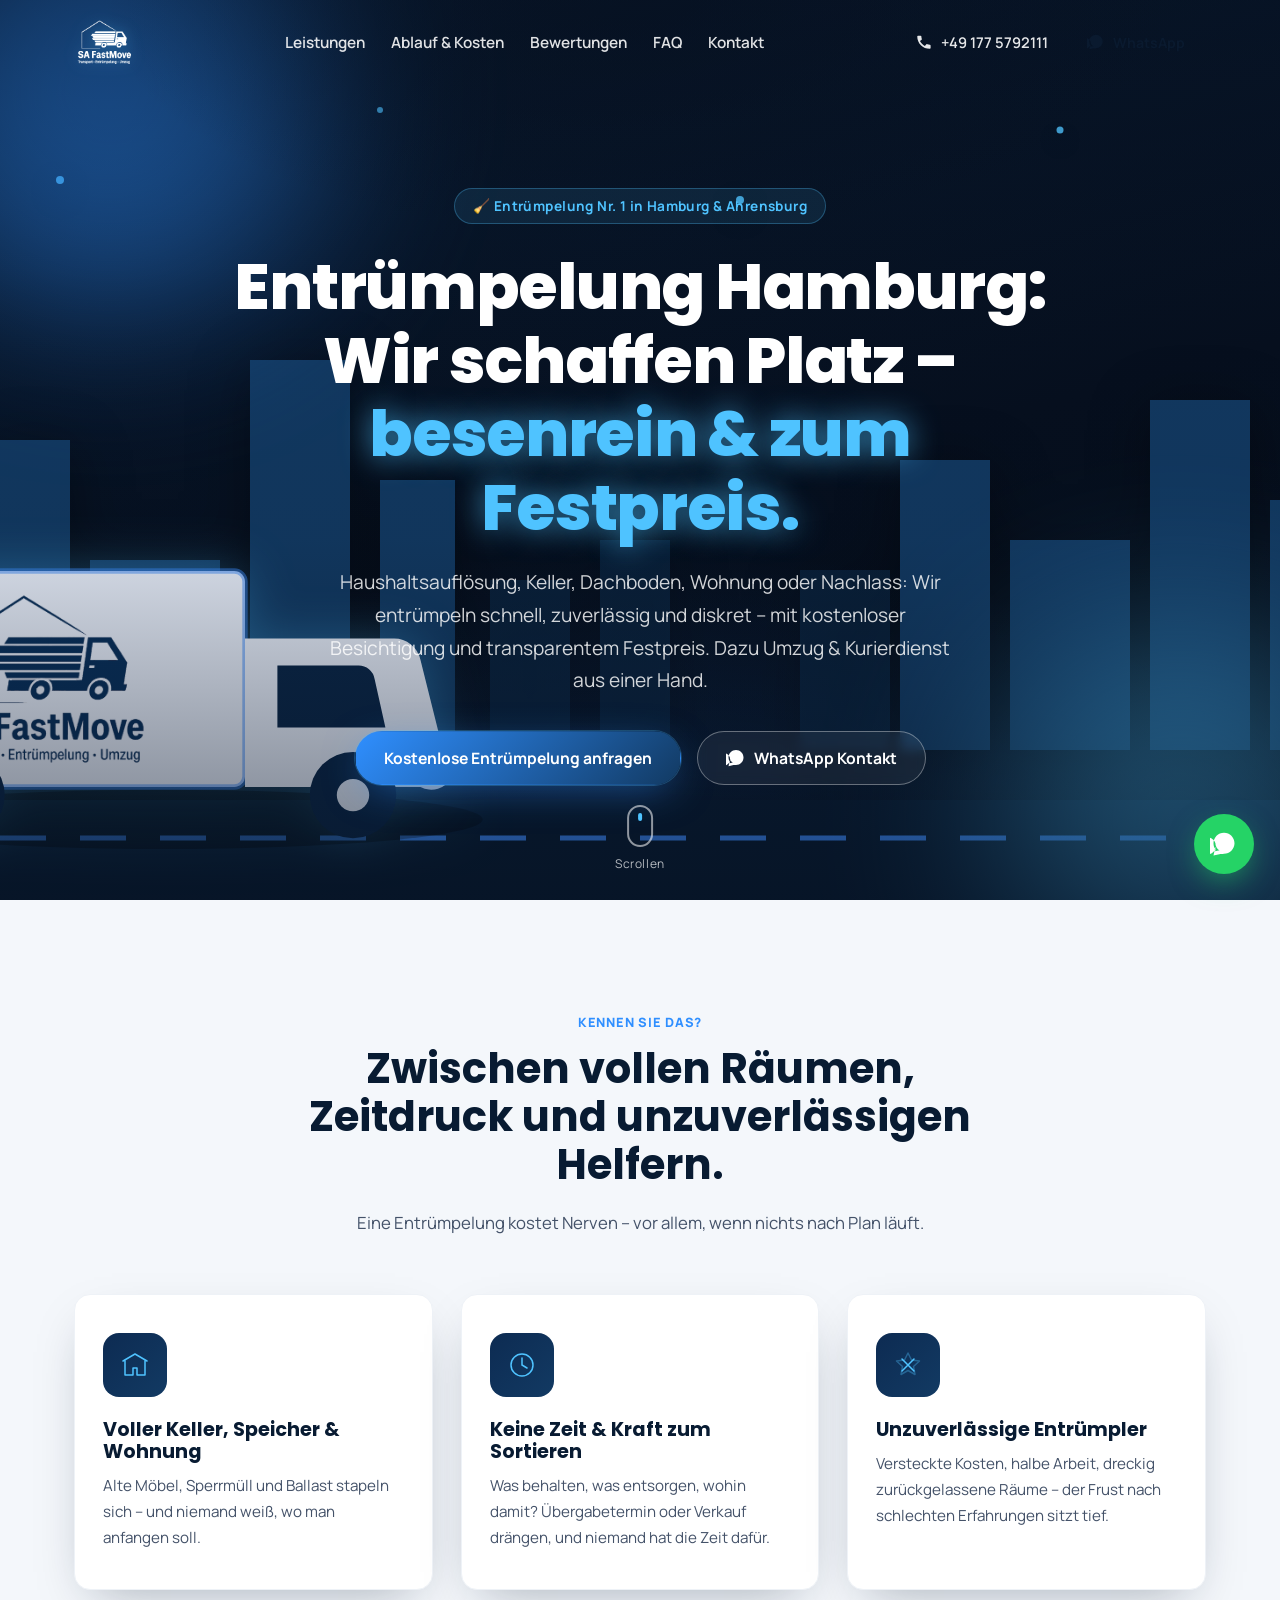
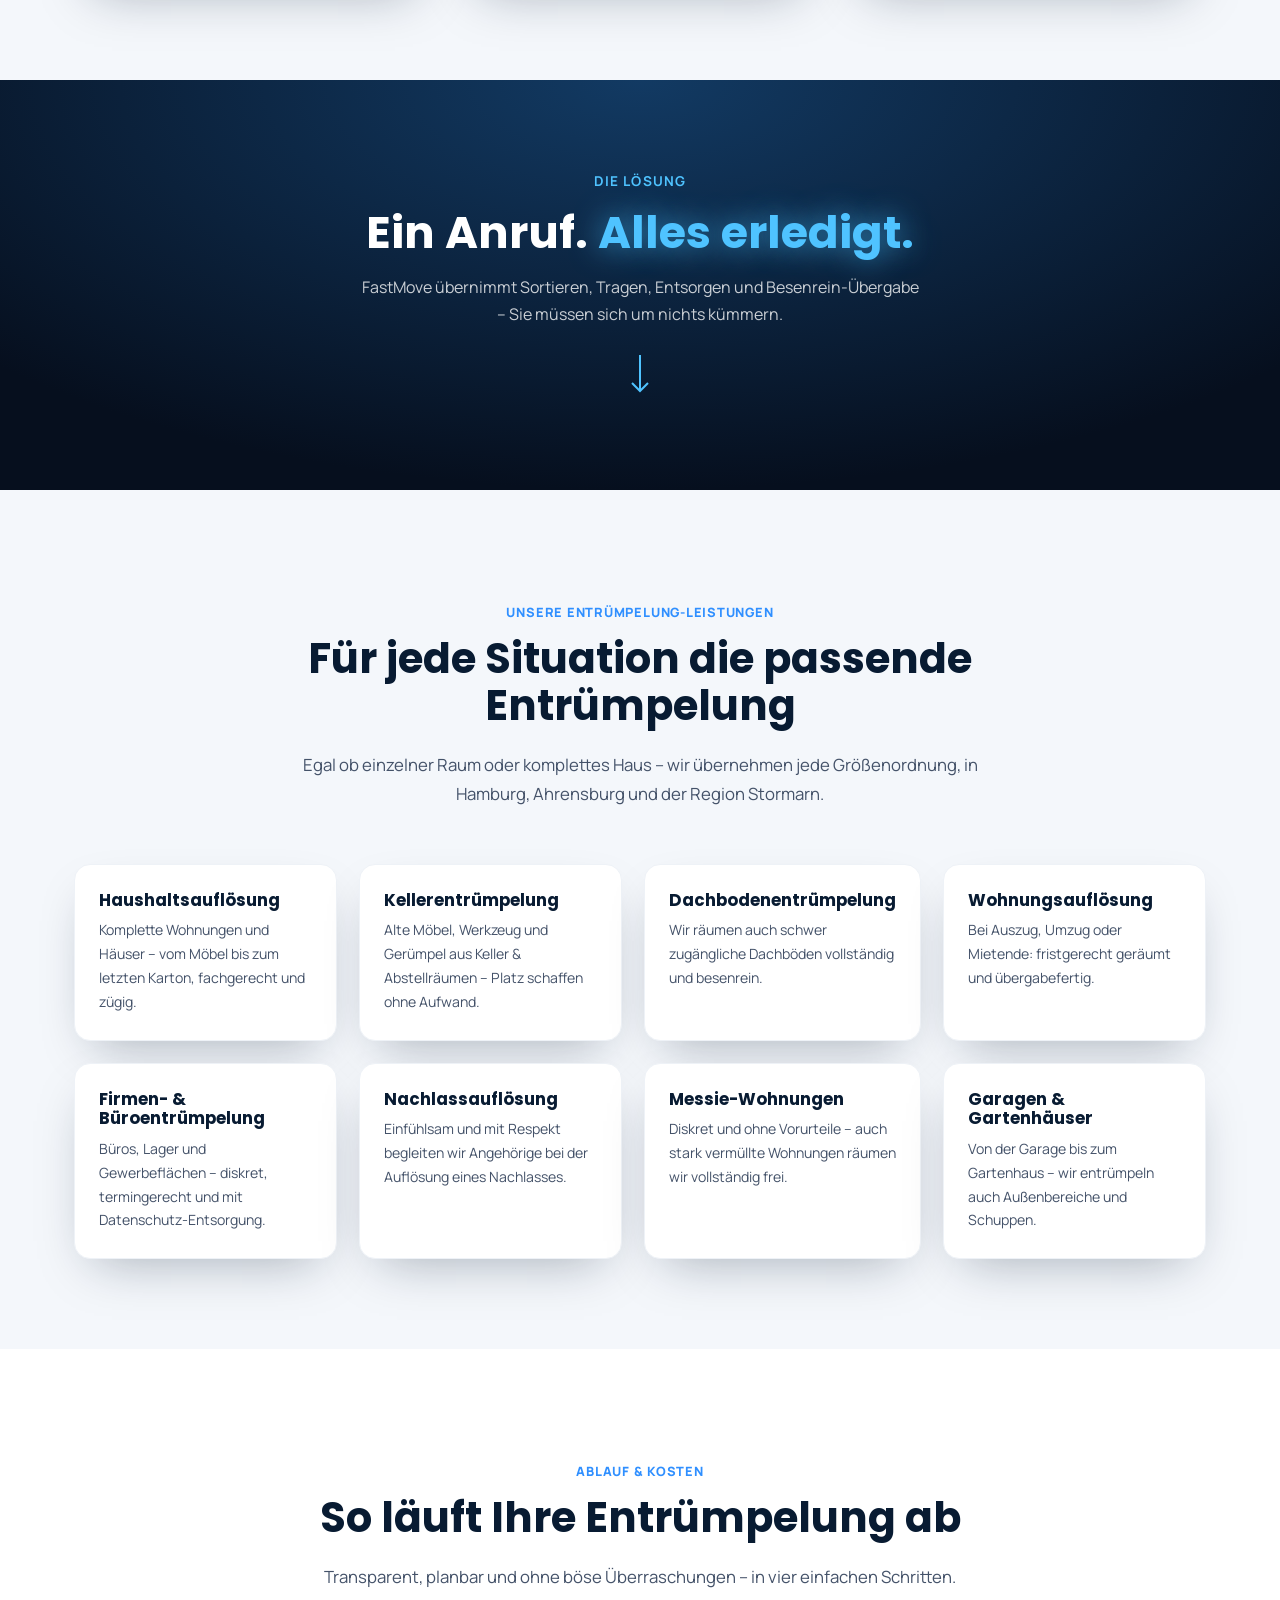
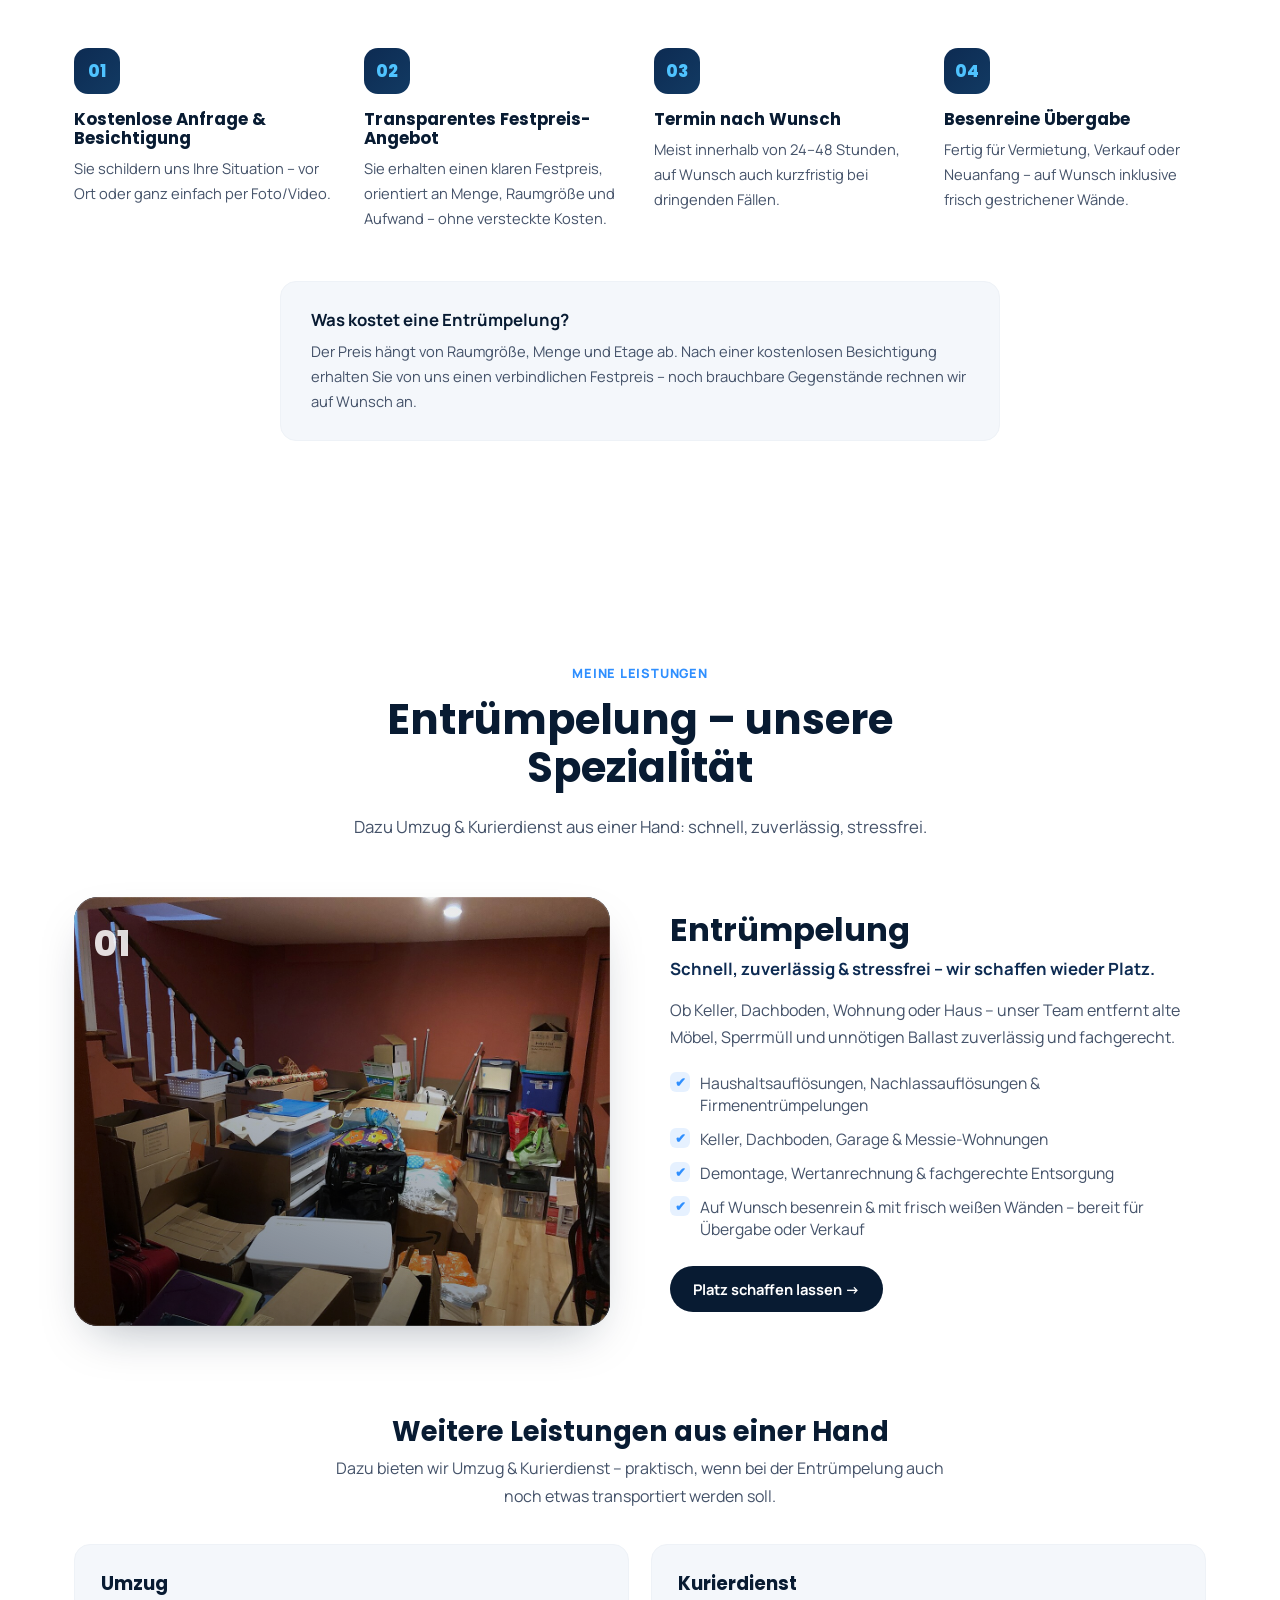
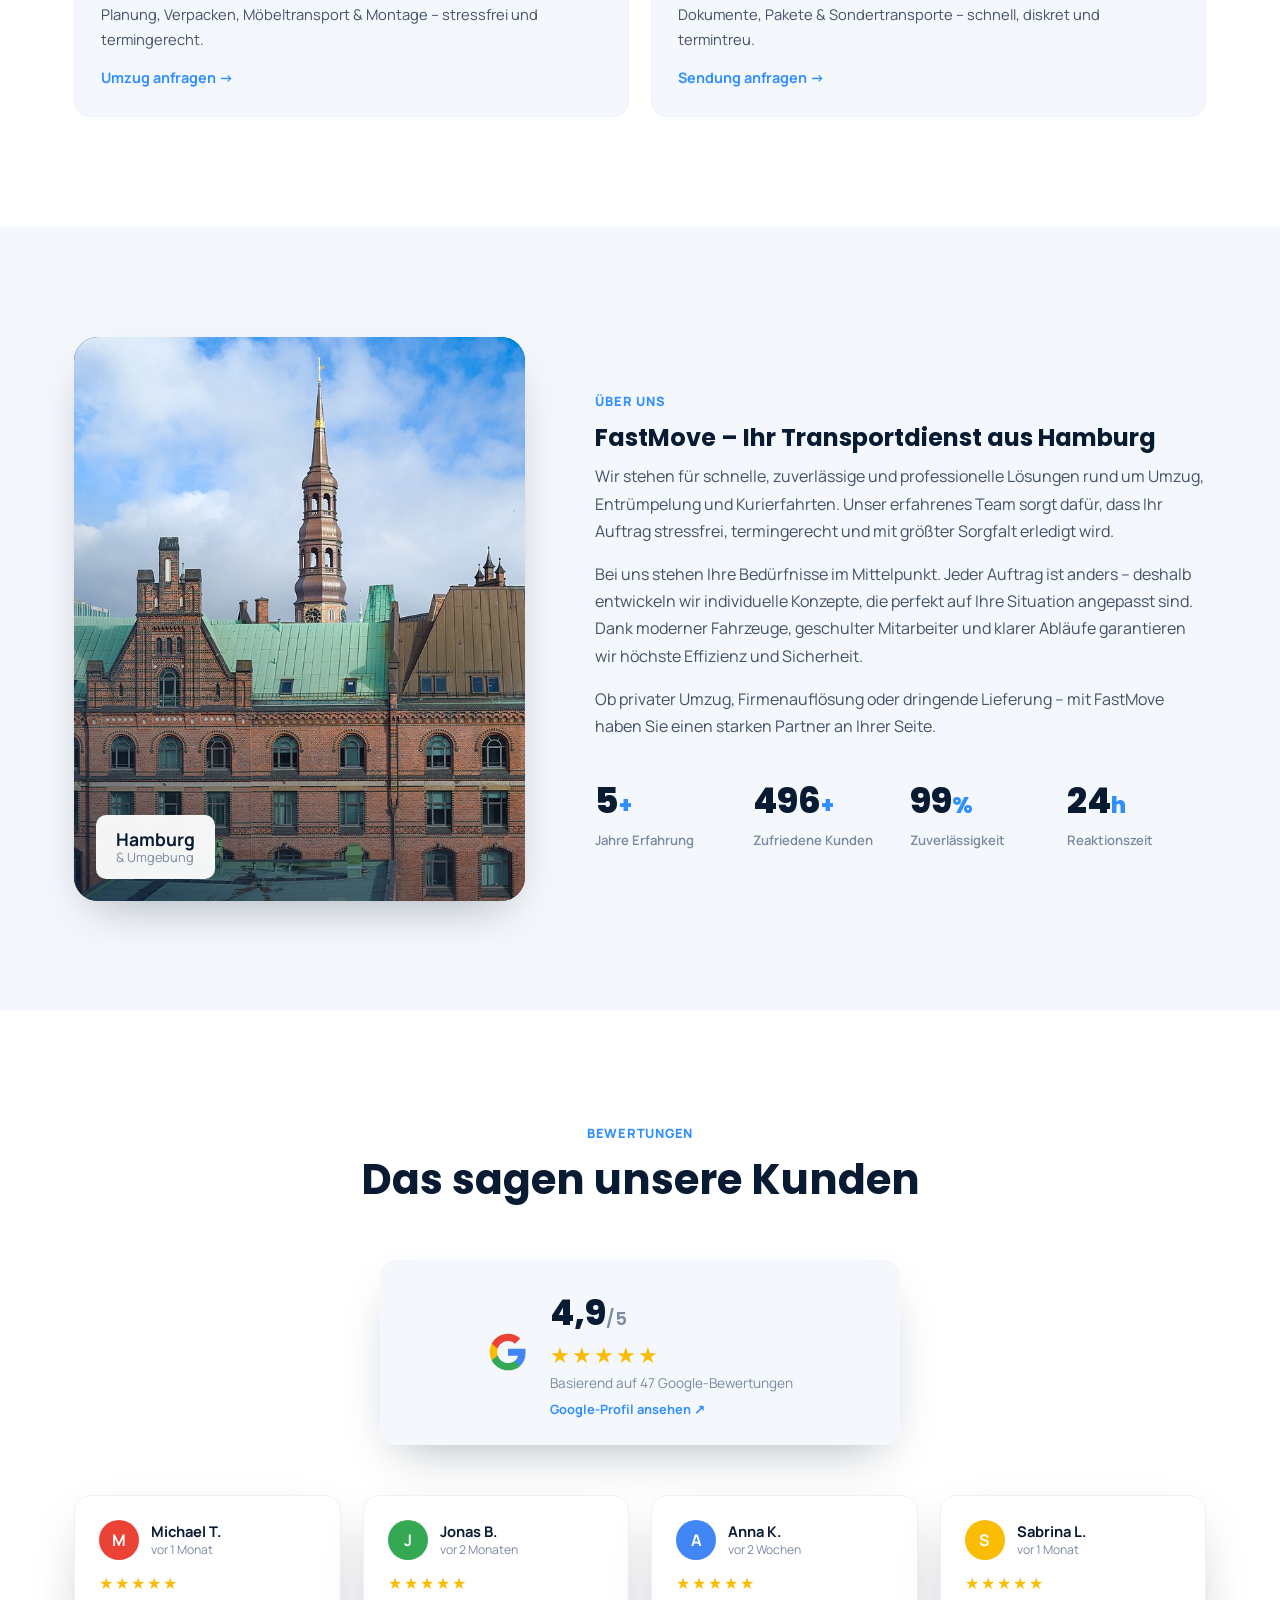
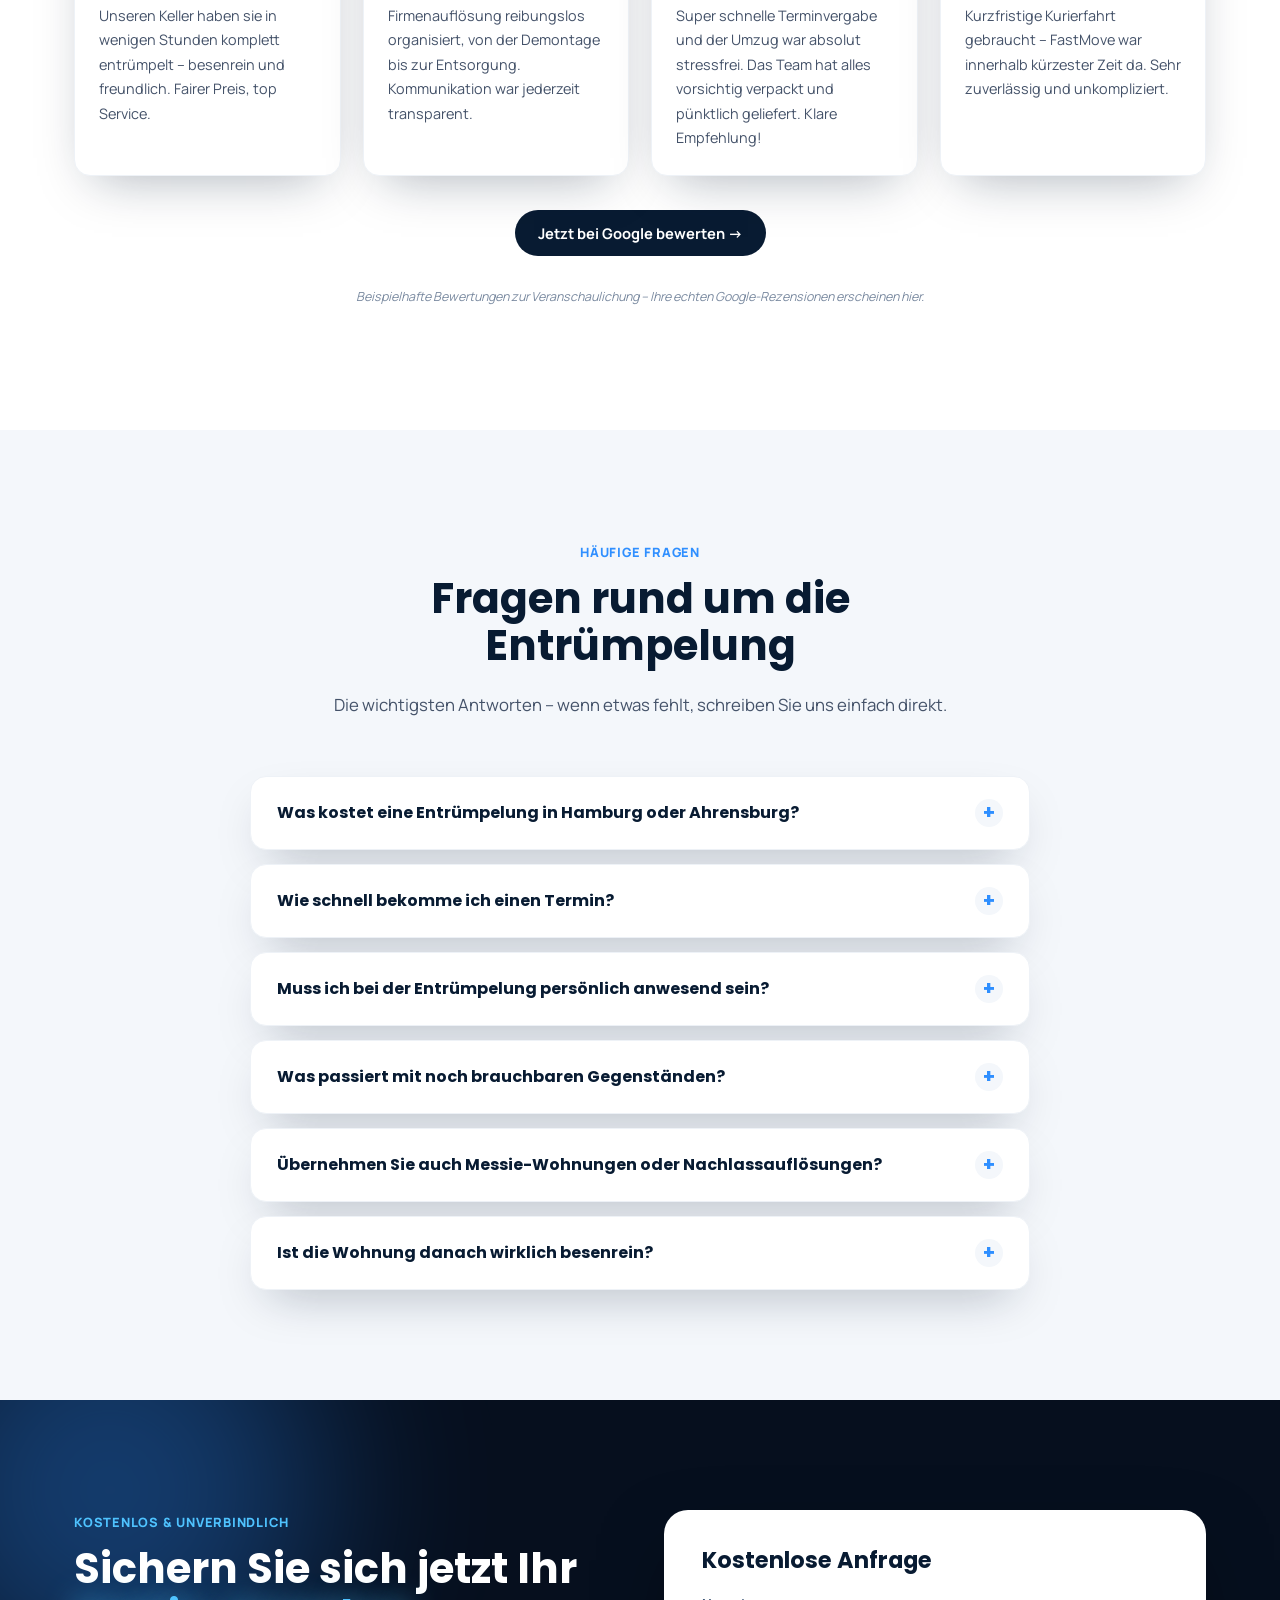
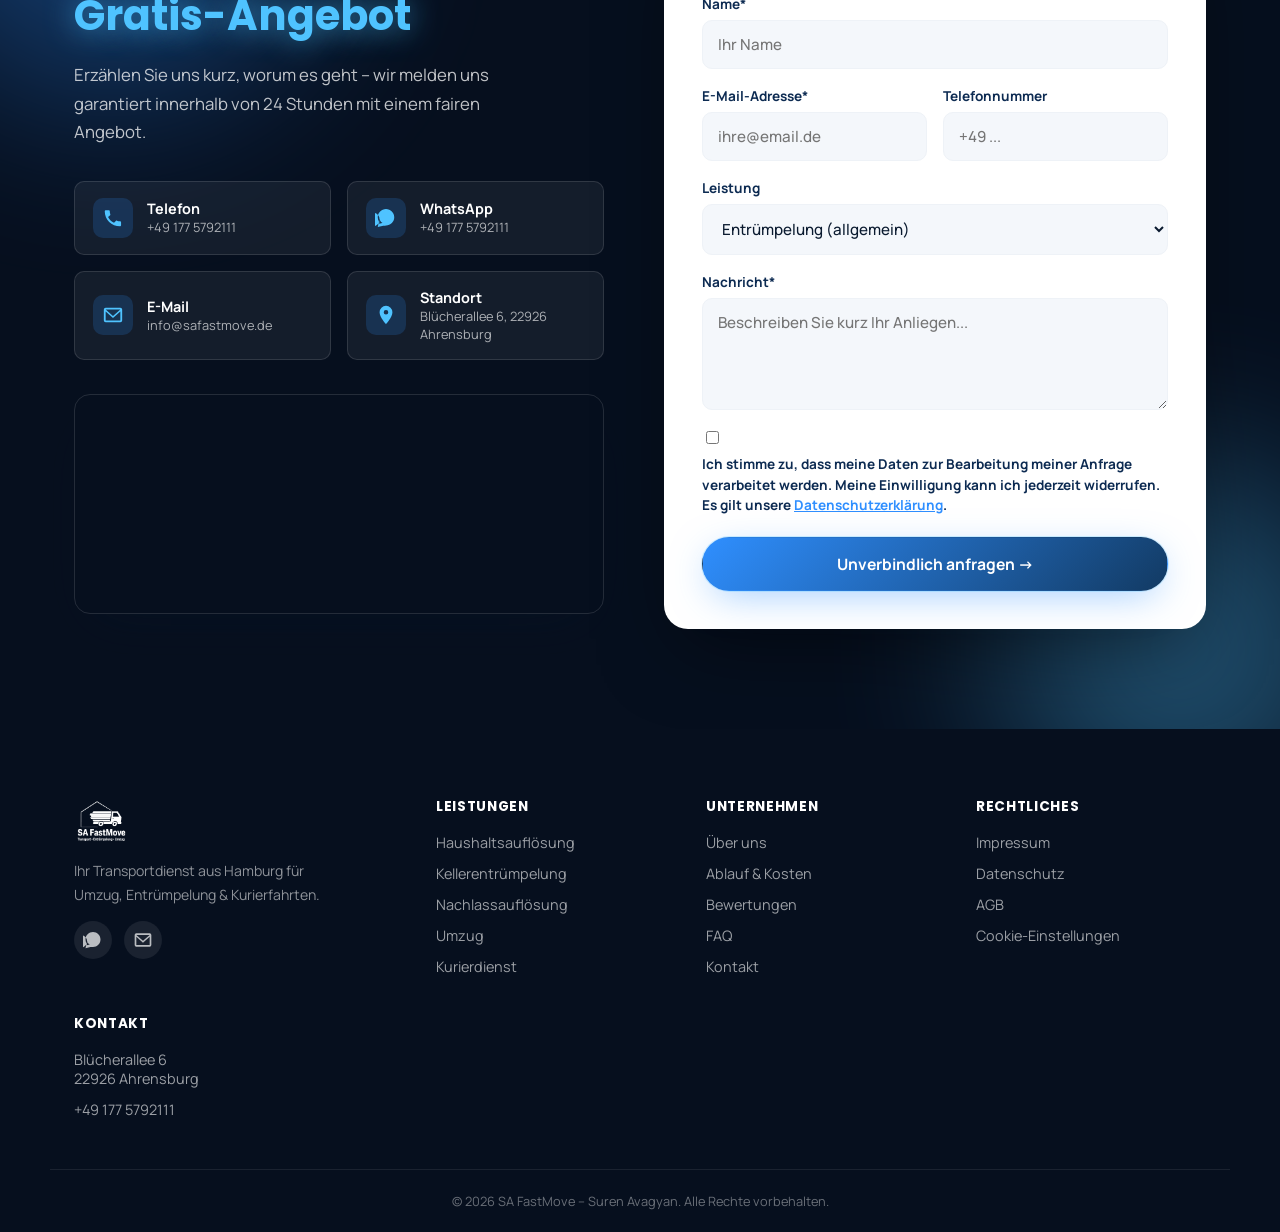
==== index.html @ d483366b "Update phone number and add logo livery to hero truck Telefonnummer an allen 17 Stellen auf 0177 579" ====
<!DOCTYPE html>
<html lang="de">
<head>
<meta charset="UTF-8">
<meta name="viewport" content="width=device-width, initial-scale=1.0, viewport-fit=cover">
<title>Entrümpelung Hamburg & Ahrensburg | Festpreis & besenrein – FastMove</title>
<meta name="description" content="Entrümpelung in Hamburg & Ahrensburg: Haushaltsauflösung, Keller, Dachboden, Wohnung, Nachlass & Messie-Wohnungen. Festpreis, besenrein, kostenlose Besichtigung. Dazu Umzug & Kurierdienst. Jetzt anfragen.">
<meta name="keywords" content="Entrümpelung Hamburg, Entrümpelung Ahrensburg, Haushaltsauflösung Hamburg, Kellerentrümpelung, Wohnungsauflösung, Nachlassauflösung, Entrümpelung Kosten, Entrümpelungsfirma Hamburg">
<link rel="canonical" href="https://www.safastmove.de/">
<meta name="robots" content="index, follow">

<!-- Open Graph / Social Sharing -->
<meta property="og:type" content="website">
<meta property="og:locale" content="de_DE">
<meta property="og:site_name" content="FastMove">
<meta property="og:title" content="Entrümpelung Hamburg & Ahrensburg | Festpreis & besenrein – FastMove">
<meta property="og:description" content="Haushaltsauflösung, Keller, Dachboden & Nachlass – schnell, zuverlässig, besenrein. Festpreis & kostenlose Besichtigung. Jetzt Angebot sichern.">
<meta property="og:url" content="https://www.safastmove.de/">
<meta property="og:image" content="https://www.safastmove.de/images/SALogo.png">
<meta name="twitter:card" content="summary">
<meta name="twitter:title" content="Entrümpelung Hamburg & Ahrensburg | FastMove">
<meta name="twitter:description" content="Haushaltsauflösung, Keller, Dachboden & Nachlass – schnell, zuverlässig, besenrein. Festpreis & kostenlose Besichtigung.">
<meta name="twitter:image" content="https://www.safastmove.de/images/SALogo.png">

<link rel="icon" type="image/png" href="images/SALogo-transparent.png">
<link rel="preconnect" href="https://fonts.googleapis.com">
<link rel="preconnect" href="https://fonts.gstatic.com" crossorigin>
<link href="https://fonts.googleapis.com/css2?family=Manrope:wght@400;500;600;700;800&family=Poppins:wght@600;700;800;900&display=swap" rel="stylesheet">
<link rel="stylesheet" href="styles.css">

<!-- Local Business structured data (Google SEO) -->
<script type="application/ld+json">
{
  "@context": "https://schema.org",
  "@type": "MovingCompany",
  "name": "SA FastMove",
  "image": "https://www.safastmove.de/images/SALogo.png",
  "url": "https://www.safastmove.de/",
  "telephone": "+491775792111",
  "priceRange": "€€",
  "address": {
    "@type": "PostalAddress",
    "streetAddress": "Blücherallee 6",
    "postalCode": "22926",
    "addressLocality": "Ahrensburg",
    "addressCountry": "DE"
  },
  "areaServed": ["Hamburg", "Ahrensburg", "Stormarn"],
  "aggregateRating": {
    "@type": "AggregateRating",
    "ratingValue": "4.9",
    "reviewCount": "47"
  },
  "makesOffer": [
    { "@type": "Offer", "itemOffered": { "@type": "Service", "name": "Entrümpelung", "serviceType": "Entrümpelung" } },
    { "@type": "Offer", "itemOffered": { "@type": "Service", "name": "Haushaltsauflösung", "serviceType": "Haushaltsauflösung" } },
    { "@type": "Offer", "itemOffered": { "@type": "Service", "name": "Kellerentrümpelung", "serviceType": "Kellerentrümpelung" } },
    { "@type": "Offer", "itemOffered": { "@type": "Service", "name": "Wohnungsauflösung", "serviceType": "Wohnungsauflösung" } },
    { "@type": "Offer", "itemOffered": { "@type": "Service", "name": "Nachlassauflösung", "serviceType": "Nachlassauflösung" } },
    { "@type": "Offer", "itemOffered": { "@type": "Service", "name": "Umzug", "serviceType": "Umzug" } },
    { "@type": "Offer", "itemOffered": { "@type": "Service", "name": "Kurierdienst", "serviceType": "Kurierdienst" } }
  ]
}
</script>

<!-- FAQ structured data (Google rich snippets) -->
<script type="application/ld+json">
{
  "@context": "https://schema.org",
  "@type": "FAQPage",
  "mainEntity": [
    {
      "@type": "Question",
      "name": "Was kostet eine Entrümpelung in Hamburg oder Ahrensburg?",
      "acceptedAnswer": { "@type": "Answer", "text": "Der Preis richtet sich nach Raumgröße, Menge, Etage und Aufwand. Nach einer kostenlosen Besichtigung vor Ort oder per Foto erhalten Sie von uns einen transparenten Festpreis ohne versteckte Kosten." }
    },
    {
      "@type": "Question",
      "name": "Wie schnell bekomme ich einen Termin für die Entrümpelung?",
      "acceptedAnswer": { "@type": "Answer", "text": "In der Regel innerhalb von 24 bis 48 Stunden nach Ihrer Anfrage. Bei dringenden Fällen, etwa vor einer Wohnungsübergabe, sind auch kurzfristigere Termine möglich." }
    },
    {
      "@type": "Question",
      "name": "Muss ich bei der Entrümpelung persönlich anwesend sein?",
      "acceptedAnswer": { "@type": "Answer", "text": "Nein. Mit Schlüsselübergabe oder Vollmacht führen wir die Entrümpelung auch ohne Ihre Anwesenheit durch – ideal bei Nachlässen oder wenn Sie keine Zeit haben." }
    },
    {
      "@type": "Question",
      "name": "Übernehmen Sie auch Messie-Wohnungen und Nachlassauflösungen?",
      "acceptedAnswer": { "@type": "Answer", "text": "Ja, wir übernehmen Messie-Wohnungen und Nachlassauflösungen diskret, einfühlsam und ohne Vorurteile – von der Räumung bis zur besenreinen Übergabe." }
    },
    {
      "@type": "Question",
      "name": "Ist die Wohnung nach der Entrümpelung wirklich besenrein?",
      "acceptedAnswer": { "@type": "Answer", "text": "Ja, das garantieren wir. Auf Wunsch übernehmen wir zusätzlich frisch gestrichene Wände, damit die Räume direkt für Vermietung oder Verkauf bereit sind." }
    }
  ]
}
</script>
</head>
<body>

<!-- ===== Loader ===== -->
<div class="loader" id="loader">
  <img src="images/SALogo-transparent.png" alt="FastMove" class="loader-logo">
</div>

<!-- ===== Progress bar ===== -->
<div class="scroll-progress" id="scrollProgress"></div>

<!-- ===== Header / Nav ===== -->
<header class="site-header" id="siteHeader">
  <div class="container header-inner">
    <a href="#hero" class="brand">
      <img src="images/SALogo-transparent.png" alt="FastMove Logo" class="brand-logo">
    </a>
    <nav class="main-nav" id="mainNav">
      <a href="#entruempelung-leistungen" class="nav-link">Leistungen</a>
      <a href="#ablauf" class="nav-link">Ablauf &amp; Kosten</a>
      <a href="#bewertungen" class="nav-link">Bewertungen</a>
      <a href="#faq" class="nav-link">FAQ</a>
      <a href="#kontakt" class="nav-link">Kontakt</a>
    </nav>
    <div class="header-actions">
      <a href="tel:+491775792111" class="header-phone">
        <svg viewBox="0 0 24 24" width="18" height="18"><path fill="currentColor" d="M6.6 10.8c1.4 2.8 3.7 5.1 6.5 6.5l2.2-2.2c.3-.3.7-.4 1-.2 1.1.4 2.3.6 3.5.6.6 0 1 .4 1 1V20c0 .6-.4 1-1 1C10.4 21 3 13.6 3 4.5c0-.6.4-1 1-1h3.5c.6 0 1 .4 1 1 0 1.2.2 2.4.6 3.5.1.3 0 .7-.2 1L6.6 10.8z"/></svg>
        <span>+49 177 5792111</span>
      </a>
      <a href="https://wa.me/491775792111?text=Hallo%20FastMove%2C%20ich%20h%C3%A4tte%20gerne%20ein%20unverbindliches%20Angebot." target="_blank" rel="noopener" class="btn btn-cta btn-whatsapp-nav">
        <svg viewBox="0 0 32 32" width="18" height="18"><path fill="currentColor" d="M16.001 3C9.373 3 4 8.373 4 15c0 2.29.638 4.43 1.744 6.256L4 29l7.955-1.703A11.94 11.94 0 0016 27c6.628 0 12-5.373 12-12S22.629 3 16.001 3zm0 21.8a9.77 9.77 0 01-5.02-1.38l-.36-.214-4.72 1.01 1.005-4.606-.235-.375A9.77 9.77 0 116.2 15c0 5.412 4.39 9.8 9.8 9.8zm5.36-7.34c-.294-.147-1.74-.858-2.01-.956-.27-.098-.467-.147-.663.147-.196.294-.76.956-.932 1.152-.172.196-.343.22-.637.073-.294-.147-1.24-.457-2.363-1.46-.874-.78-1.463-1.744-1.635-2.038-.172-.294-.018-.453.13-.6.133-.132.294-.343.442-.514.147-.172.196-.294.294-.49.098-.196.049-.368-.024-.514-.073-.147-.663-1.6-.91-2.19-.24-.577-.483-.5-.663-.51l-.564-.01c-.196 0-.514.073-.784.368-.27.294-1.03 1.007-1.03 2.456s1.054 2.848 1.2 3.045c.147.196 2.075 3.168 5.028 4.442.703.303 1.25.484 1.677.62.705.224 1.346.192 1.853.117.565-.084 1.74-.712 1.985-1.4.245-.688.245-1.278.172-1.4-.073-.122-.269-.196-.564-.343z"/></svg>
        <span>WhatsApp</span>
      </a>
    </div>
    <button class="nav-toggle" id="navToggle" aria-label="Menü öffnen" aria-expanded="false">
      <span></span><span></span><span></span>
    </button>
  </div>
</header>

<!-- ===== HERO ===== -->
<section class="hero" id="hero">
  <div class="hero-bg">
    <div class="hero-gradient"></div>
    <div class="hero-illustration" id="heroIllustration" aria-hidden="true">
      <svg viewBox="0 0 1600 900" preserveAspectRatio="xMidYMid slice" class="hero-svg" xmlns:xlink="http://www.w3.org/1999/xlink">
        <!-- skyline -->
        <g class="skyline" fill="#123a63">
          <rect x="10" y="520" width="110" height="230"/>
          <rect x="140" y="440" width="90" height="310"/>
          <rect x="250" y="560" width="130" height="190"/>
          <rect x="410" y="360" width="100" height="390"/>
          <rect x="540" y="480" width="75" height="270"/>
          <rect x="1060" y="460" width="90" height="290"/>
          <rect x="1170" y="540" width="120" height="210"/>
          <rect x="1310" y="400" width="100" height="350"/>
          <rect x="1430" y="500" width="85" height="250"/>
          <rect x="1530" y="450" width="70" height="300"/>
        </g>
        <g class="skyline-far" fill="#0e3153" opacity="0.55">
          <rect x="0" y="600" width="70" height="150"/>
          <rect x="90" y="570" width="60" height="180"/>
          <rect x="650" y="580" width="80" height="170"/>
          <rect x="760" y="540" width="70" height="210"/>
          <rect x="960" y="570" width="90" height="180"/>
          <rect x="1580" y="560" width="60" height="190"/>
        </g>
        <!-- road -->
        <rect x="0" y="800" width="1600" height="100" fill="#081c33"/>
        <line x1="0" y1="838" x2="1600" y2="838" stroke="#3d8bfd" stroke-width="5" stroke-dasharray="46 34" class="road-line"/>

        <!-- floating glow particles -->
        <circle class="particle p1" cx="220" cy="180" r="4" fill="#4fc3ff"/>
        <circle class="particle p2" cx="540" cy="110" r="3" fill="#4fc3ff"/>
        <circle class="particle p3" cx="900" cy="200" r="4" fill="#4fc3ff"/>
        <circle class="particle p4" cx="1220" cy="130" r="3.5" fill="#4fc3ff"/>
        <circle class="particle p5" cx="1460" cy="220" r="3" fill="#4fc3ff"/>

        <!-- truck group, animated driving across -->
        <g class="truck-group">
          <g transform="translate(0,517) scale(2.7)">
            <!-- shadow -->
            <ellipse cx="120" cy="112" rx="118" ry="11" fill="#000" opacity="0.3"/>
            <!-- cargo box -->
            <rect x="0" y="20" width="150" height="80" rx="4" fill="#eef4ff"/>
            <rect x="0" y="20" width="150" height="80" rx="4" fill="none" stroke="#3d8bfd" stroke-width="2" opacity="0.5"/>
            <!-- Logo-Beschriftung auf dem Kofferaufbau -->
            <image href="images/logo-truck-livery.png" xlink:href="images/logo-truck-livery.png"
                   x="8" y="29" width="134" height="62"
                   preserveAspectRatio="xMidYMid meet"/>
            <!-- cabin -->
            <path d="M150 45 h55 a10 10 0 0 1 10 8 l8 32 a8 8 0 0 1 -8 15 h-65 z" fill="#eef4ff"/>
            <path d="M162 55 h30 a6 6 0 0 1 6 5 l4 18 h-40 z" fill="#0b2748"/>
            <circle cx="45" cy="103" r="16" fill="#0b2748"/>
            <circle cx="45" cy="103" r="6" fill="#eef4ff"/>
            <circle cx="190" cy="103" r="16" fill="#0b2748"/>
            <circle cx="190" cy="103" r="6" fill="#eef4ff"/>
            <rect x="216" y="90" width="8" height="6" fill="#ffce54"/>
          </g>
        </g>
      </svg>
    </div>
    <div class="hero-overlay"></div>
    <div class="hero-glow glow-1"></div>
    <div class="hero-glow glow-2"></div>
  </div>

  <div class="container hero-content">
    <span class="eyebrow reveal">🧹 Entrümpelung Nr. 1 in Hamburg &amp; Ahrensburg</span>
    <h1 class="hero-title reveal">Entrümpelung Hamburg:<br>Wir schaffen Platz – <span class="text-glow">besenrein &amp; zum Festpreis.</span></h1>
    <p class="hero-sub reveal">Haushaltsauflösung, Keller, Dachboden, Wohnung oder Nachlass: Wir entrümpeln schnell, zuverlässig und diskret – mit kostenloser Besichtigung und transparentem Festpreis. Dazu Umzug &amp; Kurierdienst aus einer Hand.</p>

    <div class="hero-cta-row reveal">
      <a href="#kontakt" class="btn btn-primary btn-glow">Kostenlose Entrümpelung anfragen</a>
      <a href="https://wa.me/491775792111?text=Hallo%20FastMove%2C%20ich%20h%C3%A4tte%20gerne%20ein%20unverbindliches%20Angebot%20f%C3%BCr%20eine%20Entr%C3%BCmpelung." target="_blank" rel="noopener" class="btn btn-outline">
        <svg viewBox="0 0 32 32" width="20" height="20"><path fill="currentColor" d="M16.001 3C9.373 3 4 8.373 4 15c0 2.29.638 4.43 1.744 6.256L4 29l7.955-1.703A11.94 11.94 0 0016 27c6.628 0 12-5.373 12-12S22.629 3 16.001 3zm0 21.8a9.77 9.77 0 01-5.02-1.38l-.36-.214-4.72 1.01 1.005-4.606-.235-.375A9.77 9.77 0 116.2 15c0 5.412 4.39 9.8 9.8 9.8zm5.36-7.34c-.294-.147-1.74-.858-2.01-.956-.27-.098-.467-.147-.663.147-.196.294-.76.956-.932 1.152-.172.196-.343.22-.637.073-.294-.147-1.24-.457-2.363-1.46-.874-.78-1.463-1.744-1.635-2.038-.172-.294-.018-.453.13-.6.133-.132.294-.343.442-.514.147-.172.196-.294.294-.49.098-.196.049-.368-.024-.514-.073-.147-.663-1.6-.91-2.19-.24-.577-.483-.5-.663-.51l-.564-.01c-.196 0-.514.073-.784.368-.27.294-1.03 1.007-1.03 2.456s1.054 2.848 1.2 3.045c.147.196 2.075 3.168 5.028 4.442.703.303 1.25.484 1.677.62.705.224 1.346.192 1.853.117.565-.084 1.74-.712 1.985-1.4.245-.688.245-1.278.172-1.4-.073-.122-.269-.196-.564-.343z"/></svg>
        WhatsApp Kontakt
      </a>
    </div>

    <div class="hero-trust reveal">
      <div class="trust-item">
        <span class="stars" aria-hidden="true">★★★★★</span>
        <span>4,9/5 <em>Google Bewertungen</em></span>
      </div>
      <div class="trust-sep"></div>
      <div class="trust-item">✔️ Festpreis-Garantie</div>
      <div class="trust-sep"></div>
      <div class="trust-item">✔️ Besenrein garantiert</div>
      <div class="trust-sep"></div>
      <div class="trust-item">✔️ Termin in 24–48h</div>
    </div>
  </div>

  <a href="#problem" class="scroll-cue" aria-label="Nach unten scrollen">
    <span class="mouse"><span class="wheel"></span></span>
    <span class="scroll-cue-text">Scrollen</span>
  </a>
</section>

<!-- ===== PROBLEM ===== -->
<section class="problem" id="problem">
  <div class="container">
    <div class="section-head reveal">
      <span class="kicker">Kennen Sie das?</span>
      <h2>Zwischen vollen Räumen, <br>Zeitdruck und unzuverlässigen Helfern.</h2>
      <p class="section-sub">Eine Entrümpelung kostet Nerven – vor allem, wenn nichts nach Plan läuft.</p>
    </div>

    <div class="problem-grid">
      <div class="problem-card reveal">
        <div class="problem-icon">
          <svg viewBox="0 0 64 64"><path fill="none" stroke="currentColor" stroke-width="3" stroke-linecap="round" stroke-linejoin="round" d="M8 24l24-14 24 14M12 24v28h16V38h8v14h16V24"/></svg>
        </div>
        <h3>Voller Keller, Speicher &amp; Wohnung</h3>
        <p>Alte Möbel, Sperrmüll und Ballast stapeln sich – und niemand weiß, wo man anfangen soll.</p>
      </div>
      <div class="problem-card reveal">
        <div class="problem-icon">
          <svg viewBox="0 0 64 64"><circle cx="32" cy="32" r="22" fill="none" stroke="currentColor" stroke-width="3"/><path fill="none" stroke="currentColor" stroke-width="3" stroke-linecap="round" d="M32 18v14l10 6"/></svg>
        </div>
        <h3>Keine Zeit &amp; Kraft zum Sortieren</h3>
        <p>Was behalten, was entsorgen, wohin damit? Übergabetermin oder Verkauf drängen, und niemand hat die Zeit dafür.</p>
      </div>
      <div class="problem-card reveal">
        <div class="problem-icon">
          <svg viewBox="0 0 64 64"><path fill="none" stroke="currentColor" stroke-width="3" stroke-linecap="round" stroke-linejoin="round" d="M32 8l7 14 16 2-12 11 3 16-14-8-14 8 3-16-12-11 16-2z" opacity="0.35"/><path fill="none" stroke="currentColor" stroke-width="3" stroke-linecap="round" d="M20 44l24-24M20 20l24 24"/></svg>
        </div>
        <h3>Unzuverlässige Entrümpler</h3>
        <p>Versteckte Kosten, halbe Arbeit, dreckig zurückgelassene Räume – der Frust nach schlechten Erfahrungen sitzt tief.</p>
      </div>
    </div>
  </div>
</section>

<!-- ===== SOLUTION TRANSITION ===== -->
<section class="solution-strip">
  <div class="container">
    <p class="solution-eyebrow reveal">Die Lösung</p>
    <h2 class="solution-title reveal">Ein Anruf. <span class="text-glow">Alles erledigt.</span></h2>
    <p class="solution-sub reveal">FastMove übernimmt Sortieren, Tragen, Entsorgen und Besenrein-Übergabe – Sie müssen sich um nichts kümmern.</p>
    <div class="solution-arrow reveal">
      <svg viewBox="0 0 24 40" width="24" height="40"><path fill="none" stroke="currentColor" stroke-width="2" d="M12 0v36M4 28l8 8 8-8"/></svg>
    </div>
  </div>
</section>

<!-- ===== ENTRÜMPELUNG SUB-LEISTUNGEN ===== -->
<section class="subservices" id="entruempelung-leistungen">
  <div class="container">
    <div class="section-head reveal">
      <span class="kicker">Unsere Entrümpelung-Leistungen</span>
      <h2>Für jede Situation die passende Entrümpelung</h2>
      <p class="section-sub">Egal ob einzelner Raum oder komplettes Haus – wir übernehmen jede Größenordnung, in Hamburg, Ahrensburg und der Region Stormarn.</p>
    </div>

    <div class="subservice-grid">
      <div class="subservice-card reveal" id="haushaltsaufloesung">
        <h3>Haushaltsauflösung</h3>
        <p>Komplette Wohnungen und Häuser – vom Möbel bis zum letzten Karton, fachgerecht und zügig.</p>
      </div>
      <div class="subservice-card reveal" id="kellerentruempelung">
        <h3>Kellerentrümpelung</h3>
        <p>Alte Möbel, Werkzeug und Gerümpel aus Keller &amp; Abstellräumen – Platz schaffen ohne Aufwand.</p>
      </div>
      <div class="subservice-card reveal" id="dachbodenentruempelung">
        <h3>Dachbodenentrümpelung</h3>
        <p>Wir räumen auch schwer zugängliche Dachböden vollständig und besenrein.</p>
      </div>
      <div class="subservice-card reveal" id="wohnungsaufloesung">
        <h3>Wohnungsauflösung</h3>
        <p>Bei Auszug, Umzug oder Mietende: fristgerecht geräumt und übergabefertig.</p>
      </div>
      <div class="subservice-card reveal" id="firmenentruempelung">
        <h3>Firmen- &amp; Büroentrümpelung</h3>
        <p>Büros, Lager und Gewerbeflächen – diskret, termingerecht und mit Datenschutz-Entsorgung.</p>
      </div>
      <div class="subservice-card reveal" id="nachlassaufloesung">
        <h3>Nachlassauflösung</h3>
        <p>Einfühlsam und mit Respekt begleiten wir Angehörige bei der Auflösung eines Nachlasses.</p>
      </div>
      <div class="subservice-card reveal" id="messie-wohnung">
        <h3>Messie-Wohnungen</h3>
        <p>Diskret und ohne Vorurteile – auch stark vermüllte Wohnungen räumen wir vollständig frei.</p>
      </div>
      <div class="subservice-card reveal" id="garagenentruempelung">
        <h3>Garagen &amp; Gartenhäuser</h3>
        <p>Von der Garage bis zum Gartenhaus – wir entrümpeln auch Außenbereiche und Schuppen.</p>
      </div>
    </div>
  </div>
</section>

<!-- ===== ABLAUF & KOSTEN ===== -->
<section class="process" id="ablauf">
  <div class="container">
    <div class="section-head reveal">
      <span class="kicker">Ablauf &amp; Kosten</span>
      <h2>So läuft Ihre Entrümpelung ab</h2>
      <p class="section-sub">Transparent, planbar und ohne böse Überraschungen – in vier einfachen Schritten.</p>
    </div>

    <div class="process-grid">
      <div class="process-step reveal">
        <span class="process-num">01</span>
        <h3>Kostenlose Anfrage &amp; Besichtigung</h3>
        <p>Sie schildern uns Ihre Situation – vor Ort oder ganz einfach per Foto/Video.</p>
      </div>
      <div class="process-step reveal">
        <span class="process-num">02</span>
        <h3>Transparentes Festpreis-Angebot</h3>
        <p>Sie erhalten einen klaren Festpreis, orientiert an Menge, Raumgröße und Aufwand – ohne versteckte Kosten.</p>
      </div>
      <div class="process-step reveal">
        <span class="process-num">03</span>
        <h3>Termin nach Wunsch</h3>
        <p>Meist innerhalb von 24–48 Stunden, auf Wunsch auch kurzfristig bei dringenden Fällen.</p>
      </div>
      <div class="process-step reveal">
        <span class="process-num">04</span>
        <h3>Besenreine Übergabe</h3>
        <p>Fertig für Vermietung, Verkauf oder Neuanfang – auf Wunsch inklusive frisch gestrichener Wände.</p>
      </div>
    </div>

    <div class="process-note reveal">
      <strong>Was kostet eine Entrümpelung?</strong>
      <p>Der Preis hängt von Raumgröße, Menge und Etage ab. Nach einer kostenlosen Besichtigung erhalten Sie von uns einen verbindlichen Festpreis – noch brauchbare Gegenstände rechnen wir auf Wunsch an.</p>
    </div>
  </div>
</section>

<!-- ===== LEISTUNGEN ===== -->
<section class="services" id="leistungen">
  <div class="container">
    <div class="section-head reveal">
      <span class="kicker">Meine Leistungen</span>
      <h2>Entrümpelung – unsere Spezialität</h2>
      <p class="section-sub">Dazu Umzug &amp; Kurierdienst aus einer Hand: schnell, zuverlässig, stressfrei.</p>
    </div>

    <!-- Service 1 -->
    <div class="service-row reveal" id="entruempelung">
      <div class="service-media">
        <img src="images/service-entruempelung.jpg" alt="Entrümpelung" class="service-img" loading="lazy">
        <div class="service-media-fallback">
          <svg viewBox="0 0 200 200"><rect x="30" y="60" width="140" height="100" rx="6" fill="none" stroke="currentColor" stroke-width="4"/><path d="M30 60l70-30 70 30" fill="none" stroke="currentColor" stroke-width="4" stroke-linejoin="round"/><rect x="55" y="90" width="35" height="35" fill="currentColor" opacity="0.5"/><rect x="110" y="100" width="35" height="25" fill="currentColor" opacity="0.3"/></svg>
        </div>
        <span class="service-badge">01</span>
      </div>
      <div class="service-text">
        <h3>Entrümpelung</h3>
        <p class="service-lead">Schnell, zuverlässig &amp; stressfrei – wir schaffen wieder Platz.</p>
        <p>Ob Keller, Dachboden, Wohnung oder Haus – unser Team entfernt alte Möbel, Sperrmüll und unnötigen Ballast zuverlässig und fachgerecht.</p>
        <ul class="check-list">
          <li>Haushaltsauflösungen, Nachlassauflösungen &amp; Firmenentrümpelungen</li>
          <li>Keller, Dachboden, Garage &amp; Messie-Wohnungen</li>
          <li>Demontage, Wertanrechnung &amp; fachgerechte Entsorgung</li>
          <li>Auf Wunsch besenrein &amp; mit frisch weißen Wänden – bereit für Übergabe oder Verkauf</li>
        </ul>
        <a href="https://wa.me/491775792111?text=Hallo%20FastMove%2C%20ich%20interessiere%20mich%20f%C3%BCr%20eine%20Entr%C3%BCmpelung." target="_blank" rel="noopener" class="btn btn-primary-sm">Platz schaffen lassen →</a>
      </div>
    </div>
  </div>

  <div class="container">
    <div class="secondary-services-head reveal">
      <h3>Weitere Leistungen aus einer Hand</h3>
      <p>Dazu bieten wir Umzug &amp; Kurierdienst – praktisch, wenn bei der Entrümpelung auch noch etwas transportiert werden soll.</p>
    </div>
    <div class="secondary-services-grid">
      <div class="secondary-service-card reveal" id="umzug">
        <h4>Umzug</h4>
        <p>Planung, Verpacken, Möbeltransport &amp; Montage – stressfrei und termingerecht.</p>
        <a href="https://wa.me/491775792111?text=Hallo%20FastMove%2C%20ich%20interessiere%20mich%20f%C3%BCr%20einen%20Umzug." target="_blank" rel="noopener" class="secondary-service-link">Umzug anfragen →</a>
      </div>
      <div class="secondary-service-card reveal" id="kurierdienst">
        <h4>Kurierdienst</h4>
        <p>Dokumente, Pakete &amp; Sondertransporte – schnell, diskret und termintreu.</p>
        <a href="https://wa.me/491775792111?text=Hallo%20FastMove%2C%20ich%20interessiere%20mich%20f%C3%BCr%20den%20Kurierdienst." target="_blank" rel="noopener" class="secondary-service-link">Sendung anfragen →</a>
      </div>
    </div>
  </div>
</section>

<!-- ===== UEBER UNS ===== -->
<section class="about" id="ueber-uns">
  <div class="container about-grid">
    <div class="about-media reveal">
      <img src="images/about.jpg" alt="FastMove Team" class="about-img" loading="lazy">
      <div class="about-media-fallback">
        <img src="images/SALogo-transparent.png" alt="FastMove" class="about-logo-big">
      </div>
      <div class="about-badge">
        <strong>Hamburg</strong>
        <span>&amp; Umgebung</span>
      </div>
    </div>
    <div class="about-text reveal">
      <span class="kicker">Über uns</span>
      <h2>FastMove – Ihr Transportdienst aus Hamburg</h2>
      <p>Wir stehen für schnelle, zuverlässige und professionelle Lösungen rund um Umzug, Entrümpelung und Kurierfahrten. Unser erfahrenes Team sorgt dafür, dass Ihr Auftrag stressfrei, termingerecht und mit größter Sorgfalt erledigt wird.</p>
      <p>Bei uns stehen Ihre Bedürfnisse im Mittelpunkt. Jeder Auftrag ist anders – deshalb entwickeln wir individuelle Konzepte, die perfekt auf Ihre Situation angepasst sind. Dank moderner Fahrzeuge, geschulter Mitarbeiter und klarer Abläufe garantieren wir höchste Effizienz und Sicherheit.</p>
      <p>Ob privater Umzug, Firmenauflösung oder dringende Lieferung – mit FastMove haben Sie einen starken Partner an Ihrer Seite.</p>

      <div class="stats-row">
        <div class="stat">
          <span class="stat-num" data-count="5">0</span><span class="stat-plus">+</span>
          <span class="stat-label">Jahre Erfahrung</span>
        </div>
        <div class="stat">
          <span class="stat-num" data-count="500">0</span><span class="stat-plus">+</span>
          <span class="stat-label">Zufriedene Kunden</span>
        </div>
        <div class="stat">
          <span class="stat-num" data-count="100">0</span><span class="stat-plus">%</span>
          <span class="stat-label">Zuverlässigkeit</span>
        </div>
        <div class="stat">
          <span class="stat-num" data-count="24">0</span><span class="stat-plus">h</span>
          <span class="stat-label">Reaktionszeit</span>
        </div>
      </div>
    </div>
  </div>
</section>

<!-- ===== GOOGLE REVIEWS ===== -->
<section class="reviews" id="bewertungen">
  <div class="container">
    <div class="section-head reveal">
      <span class="kicker">Bewertungen</span>
      <h2>Das sagen unsere Kunden</h2>
    </div>

    <div class="google-summary reveal">
      <svg class="google-g" viewBox="0 0 48 48" width="40" height="40">
        <path fill="#4285F4" d="M45.12 24.5c0-1.56-.14-3.06-.4-4.5H24v8.51h11.84c-.51 2.75-2.06 5.08-4.39 6.64v5.52h7.11c4.16-3.83 6.56-9.47 6.56-16.17z"/>
        <path fill="#34A853" d="M24 46c5.94 0 10.92-1.97 14.56-5.33l-7.11-5.52c-1.97 1.32-4.49 2.1-7.45 2.1-5.73 0-10.58-3.87-12.31-9.07H4.34v5.7C7.96 41.07 15.4 46 24 46z"/>
        <path fill="#FBBC05" d="M11.69 28.18C11.25 26.86 11 25.45 11 24s.25-2.86.69-4.18v-5.7H4.34C2.85 17.09 2 20.45 2 24s.85 6.91 2.34 9.88z"/>
        <path fill="#EA4335" d="M24 10.75c3.23 0 6.13 1.11 8.41 3.29l6.31-6.31C34.91 4.18 29.93 2 24 2 15.4 2 7.96 6.93 4.34 14.12l7.35 5.7c1.73-5.2 6.58-9.07 12.31-9.07z"/>
      </svg>
      <div class="google-summary-text">
        <div class="google-rating-num">4,9<span>/5</span></div>
        <div class="stars stars-lg" aria-hidden="true">★★★★★</div>
        <div class="google-count">Basierend auf 47 Google-Bewertungen</div>
        <a href="https://www.google.com/maps?cid=8666422090594403512" target="_blank" rel="noopener" class="google-profile-link">Google-Profil ansehen ↗</a>
      </div>
    </div>

    <div class="reviews-track reveal">
      <div class="review-card">
        <div class="review-top">
          <div class="avatar" style="background:#EA4335">M</div>
          <div>
            <div class="review-name">Michael T.</div>
            <div class="review-time">vor 1 Monat</div>
          </div>
        </div>
        <div class="stars" aria-hidden="true">★★★★★</div>
        <p>Unseren Keller haben sie in wenigen Stunden komplett entrümpelt – besenrein und freundlich. Fairer Preis, top Service.</p>
      </div>
      <div class="review-card">
        <div class="review-top">
          <div class="avatar" style="background:#34A853">J</div>
          <div>
            <div class="review-name">Jonas B.</div>
            <div class="review-time">vor 2 Monaten</div>
          </div>
        </div>
        <div class="stars" aria-hidden="true">★★★★★</div>
        <p>Firmenauflösung reibungslos organisiert, von der Demontage bis zur Entsorgung. Kommunikation war jederzeit transparent.</p>
      </div>
      <div class="review-card">
        <div class="review-top">
          <div class="avatar" style="background:#4285F4">A</div>
          <div>
            <div class="review-name">Anna K.</div>
            <div class="review-time">vor 2 Wochen</div>
          </div>
        </div>
        <div class="stars" aria-hidden="true">★★★★★</div>
        <p>Super schnelle Terminvergabe und der Umzug war absolut stressfrei. Das Team hat alles vorsichtig verpackt und pünktlich geliefert. Klare Empfehlung!</p>
      </div>
      <div class="review-card">
        <div class="review-top">
          <div class="avatar" style="background:#FBBC05">S</div>
          <div>
            <div class="review-name">Sabrina L.</div>
            <div class="review-time">vor 1 Monat</div>
          </div>
        </div>
        <div class="stars" aria-hidden="true">★★★★★</div>
        <p>Kurzfristige Kurierfahrt gebraucht – FastMove war innerhalb kürzester Zeit da. Sehr zuverlässig und unkompliziert.</p>
      </div>
    </div>
    <a href="https://www.google.com/maps?cid=8666422090594403512" target="_blank" rel="noopener" class="btn btn-primary-sm reviews-cta">Jetzt bei Google bewerten →</a>
    <p class="reviews-note">Beispielhafte Bewertungen zur Veranschaulichung – Ihre echten Google-Rezensionen erscheinen hier.</p>
  </div>
</section>

<!-- ===== FAQ ===== -->
<section class="faq" id="faq">
  <div class="container">
    <div class="section-head reveal">
      <span class="kicker">Häufige Fragen</span>
      <h2>Fragen rund um die Entrümpelung</h2>
      <p class="section-sub">Die wichtigsten Antworten – wenn etwas fehlt, schreiben Sie uns einfach direkt.</p>
    </div>

    <div class="faq-list reveal">
      <div class="faq-item">
        <button class="faq-question" aria-expanded="false">
          <span>Was kostet eine Entrümpelung in Hamburg oder Ahrensburg?</span>
          <span class="faq-icon">+</span>
        </button>
        <div class="faq-answer">
          <p>Der Preis richtet sich nach Raumgröße, Menge, Etage und Aufwand. Nach einer kostenlosen Besichtigung vor Ort oder per Foto erhalten Sie von uns einen transparenten Festpreis ohne versteckte Kosten.</p>
        </div>
      </div>
      <div class="faq-item">
        <button class="faq-question" aria-expanded="false">
          <span>Wie schnell bekomme ich einen Termin?</span>
          <span class="faq-icon">+</span>
        </button>
        <div class="faq-answer">
          <p>In der Regel innerhalb von 24 bis 48 Stunden nach Ihrer Anfrage. Bei dringenden Fällen, etwa vor einer Wohnungsübergabe, sind auch kurzfristigere Termine möglich.</p>
        </div>
      </div>
      <div class="faq-item">
        <button class="faq-question" aria-expanded="false">
          <span>Muss ich bei der Entrümpelung persönlich anwesend sein?</span>
          <span class="faq-icon">+</span>
        </button>
        <div class="faq-answer">
          <p>Nein. Mit Schlüsselübergabe oder Vollmacht führen wir die Entrümpelung auch ohne Ihre Anwesenheit durch – ideal bei Nachlässen oder wenn Sie keine Zeit haben.</p>
        </div>
      </div>
      <div class="faq-item">
        <button class="faq-question" aria-expanded="false">
          <span>Was passiert mit noch brauchbaren Gegenständen?</span>
          <span class="faq-icon">+</span>
        </button>
        <div class="faq-answer">
          <p>Wertgegenstände rechnen wir auf Wunsch am Angebotspreis an. Alles, was noch brauchbar ist, wird gespendet oder weiterverkauft, der Rest fachgerecht entsorgt und recycelt.</p>
        </div>
      </div>
      <div class="faq-item">
        <button class="faq-question" aria-expanded="false">
          <span>Übernehmen Sie auch Messie-Wohnungen oder Nachlassauflösungen?</span>
          <span class="faq-icon">+</span>
        </button>
        <div class="faq-answer">
          <p>Ja, wir übernehmen Messie-Wohnungen und Nachlassauflösungen diskret, einfühlsam und ohne Vorurteile – von der Räumung bis zur besenreinen Übergabe.</p>
        </div>
      </div>
      <div class="faq-item">
        <button class="faq-question" aria-expanded="false">
          <span>Ist die Wohnung danach wirklich besenrein?</span>
          <span class="faq-icon">+</span>
        </button>
        <div class="faq-answer">
          <p>Ja, das garantieren wir. Auf Wunsch übernehmen wir zusätzlich frisch gestrichene Wände, damit die Räume direkt für Vermietung oder Verkauf bereit sind.</p>
        </div>
      </div>
    </div>
  </div>
</section>

<!-- ===== LEAD MAGNET / KONTAKT ===== -->
<section class="contact" id="kontakt">
  <div class="contact-bg">
    <div class="hero-glow glow-1"></div>
    <div class="hero-glow glow-2"></div>
  </div>
  <div class="container contact-grid">
    <div class="contact-lead reveal">
      <span class="kicker kicker-light">Kostenlos &amp; unverbindlich</span>
      <h2>Sichern Sie sich jetzt Ihr <span class="text-glow">Gratis-Angebot</span></h2>
      <p>Erzählen Sie uns kurz, worum es geht – wir melden uns garantiert innerhalb von 24 Stunden mit einem fairen Angebot.</p>

      <div class="contact-cards">
        <a href="tel:+491775792111" class="contact-card">
          <div class="contact-icon">
            <svg viewBox="0 0 24 24" width="22" height="22"><path fill="currentColor" d="M6.6 10.8c1.4 2.8 3.7 5.1 6.5 6.5l2.2-2.2c.3-.3.7-.4 1-.2 1.1.4 2.3.6 3.5.6.6 0 1 .4 1 1V20c0 .6-.4 1-1 1C10.4 21 3 13.6 3 4.5c0-.6.4-1 1-1h3.5c.6 0 1 .4 1 1 0 1.2.2 2.4.6 3.5.1.3 0 .7-.2 1L6.6 10.8z"/></svg>
          </div>
          <div>
            <strong>Telefon</strong>
            <span>+49 177 5792111</span>
          </div>
        </a>
        <a href="https://wa.me/491775792111" target="_blank" rel="noopener" class="contact-card">
          <div class="contact-icon">
            <svg viewBox="0 0 32 32" width="22" height="22"><path fill="currentColor" d="M16.001 3C9.373 3 4 8.373 4 15c0 2.29.638 4.43 1.744 6.256L4 29l7.955-1.703A11.94 11.94 0 0016 27c6.628 0 12-5.373 12-12S22.629 3 16.001 3zm0 21.8a9.77 9.77 0 01-5.02-1.38l-.36-.214-4.72 1.01 1.005-4.606-.235-.375A9.77 9.77 0 116.2 15c0 5.412 4.39 9.8 9.8 9.8zm5.36-7.34c-.294-.147-1.74-.858-2.01-.956-.27-.098-.467-.147-.663.147-.196.294-.76.956-.932 1.152-.172.196-.343.22-.637.073-.294-.147-1.24-.457-2.363-1.46-.874-.78-1.463-1.744-1.635-2.038-.172-.294-.018-.453.13-.6.133-.132.294-.343.442-.514.147-.172.196-.294.294-.49.098-.196.049-.368-.024-.514-.073-.147-.663-1.6-.91-2.19-.24-.577-.483-.5-.663-.51l-.564-.01c-.196 0-.514.073-.784.368-.27.294-1.03 1.007-1.03 2.456s1.054 2.848 1.2 3.045c.147.196 2.075 3.168 5.028 4.442.703.303 1.25.484 1.677.62.705.224 1.346.192 1.853.117.565-.084 1.74-.712 1.985-1.4.245-.688.245-1.278.172-1.4-.073-.122-.269-.196-.564-.343z"/></svg>
          </div>
          <div>
            <strong>WhatsApp</strong>
            <span>+49 177 5792111</span>
          </div>
        </a>
        <a href="mailto:info@safastmove.de" class="contact-card">
          <div class="contact-icon">
            <svg viewBox="0 0 24 24" width="22" height="22"><path fill="currentColor" d="M4 4h16a2 2 0 012 2v12a2 2 0 01-2 2H4a2 2 0 01-2-2V6a2 2 0 012-2zm0 2v.01L12 13l8-6.99V6H4zm16 12V8.24l-8 6.99-8-6.99V18h16z"/></svg>
          </div>
          <div>
            <strong>E-Mail</strong>
            <span>info@safastmove.de</span>
          </div>
        </a>
        <a href="https://www.google.com/maps?q=Bl%C3%BCcherallee+6,+22926+Ahrensburg" target="_blank" rel="noopener" class="contact-card">
          <div class="contact-icon">
            <svg viewBox="0 0 24 24" width="22" height="22"><path fill="currentColor" d="M12 2a7 7 0 00-7 7c0 5.25 7 13 7 13s7-7.75 7-13a7 7 0 00-7-7zm0 9.5A2.5 2.5 0 1112 6.5a2.5 2.5 0 010 5z"/></svg>
          </div>
          <div>
            <strong>Standort</strong>
            <span>Blücherallee 6, 22926 Ahrensburg</span>
          </div>
        </a>
      </div>

      <div class="map-embed reveal">
        <iframe title="FastMove Standort" src="https://www.google.com/maps?q=Bl%C3%BCcherallee+6,+22926+Ahrensburg&output=embed" loading="lazy" referrerpolicy="no-referrer-when-downgrade"></iframe>
      </div>
    </div>

    <div class="contact-form-wrap reveal">
      <form class="contact-form" id="contactForm">
        <h3>Kostenlose Anfrage</h3>
        <div class="form-row">
          <label>Name*
            <input type="text" name="name" required placeholder="Ihr Name">
          </label>
        </div>
        <div class="form-row form-row-2">
          <label>E-Mail-Adresse*
            <input type="email" name="email" required placeholder="ihre@email.de">
          </label>
          <label>Telefonnummer
            <input type="tel" name="phone" placeholder="+49 ...">
          </label>
        </div>
        <div class="form-row">
          <label>Leistung
            <select name="service">
              <option value="Entrümpelung">Entrümpelung (allgemein)</option>
              <option value="Haushaltsauflösung">Haushaltsauflösung</option>
              <option value="Kellerentrümpelung">Kellerentrümpelung</option>
              <option value="Wohnungsauflösung">Wohnungsauflösung</option>
              <option value="Nachlassauflösung">Nachlassauflösung</option>
              <option value="Firmenentrümpelung">Firmen-/Büroentrümpelung</option>
              <option value="Umzug">Umzug</option>
              <option value="Kurierdienst">Kurierdienst</option>
              <option value="Sonstiges">Sonstiges</option>
            </select>
          </label>
        </div>
        <div class="form-row">
          <label>Nachricht*
            <textarea name="message" required rows="4" placeholder="Beschreiben Sie kurz Ihr Anliegen..."></textarea>
          </label>
        </div>
        <label class="form-consent">
          <input type="checkbox" required>
          <span>Ich stimme zu, dass meine Daten zur Bearbeitung meiner Anfrage verarbeitet werden. Meine Einwilligung kann ich jederzeit widerrufen. Es gilt unsere <a href="#" data-modal="datenschutz">Datenschutzerklärung</a>.</span>
        </label>
        <button type="submit" class="btn btn-primary btn-glow btn-block">Unverbindlich anfragen →</button>
        <p class="form-success" id="formSuccess" hidden>✅ Danke! Ihre Anfrage wurde vorbereitet – bitte senden Sie die geöffnete E-Mail ab, wir melden uns innerhalb von 24h.</p>
      </form>
    </div>
  </div>
</section>

<!-- ===== FOOTER ===== -->
<footer class="site-footer">
  <div class="container footer-inner">
    <div class="footer-brand">
      <img src="images/SALogo-transparent.png" alt="FastMove Logo" class="footer-logo">
      <p>Ihr Transportdienst aus Hamburg für Umzug, Entrümpelung &amp; Kurierfahrten.</p>
      <div class="footer-socials">
        <a href="https://wa.me/491775792111" target="_blank" rel="noopener" aria-label="WhatsApp">
          <svg viewBox="0 0 32 32" width="20" height="20"><path fill="currentColor" d="M16.001 3C9.373 3 4 8.373 4 15c0 2.29.638 4.43 1.744 6.256L4 29l7.955-1.703A11.94 11.94 0 0016 27c6.628 0 12-5.373 12-12S22.629 3 16.001 3zm0 21.8a9.77 9.77 0 01-5.02-1.38l-.36-.214-4.72 1.01 1.005-4.606-.235-.375A9.77 9.77 0 116.2 15c0 5.412 4.39 9.8 9.8 9.8zm5.36-7.34c-.294-.147-1.74-.858-2.01-.956-.27-.098-.467-.147-.663.147-.196.294-.76.956-.932 1.152-.172.196-.343.22-.637.073-.294-.147-1.24-.457-2.363-1.46-.874-.78-1.463-1.744-1.635-2.038-.172-.294-.018-.453.13-.6.133-.132.294-.343.442-.514.147-.172.196-.294.294-.49.098-.196.049-.368-.024-.514-.073-.147-.663-1.6-.91-2.19-.24-.577-.483-.5-.663-.51l-.564-.01c-.196 0-.514.073-.784.368-.27.294-1.03 1.007-1.03 2.456s1.054 2.848 1.2 3.045c.147.196 2.075 3.168 5.028 4.442.703.303 1.25.484 1.677.62.705.224 1.346.192 1.853.117.565-.084 1.74-.712 1.985-1.4.245-.688.245-1.278.172-1.4-.073-.122-.269-.196-.564-.343z"/></svg>
        </a>
        <a href="mailto:info@safastmove.de" aria-label="E-Mail">
          <svg viewBox="0 0 24 24" width="20" height="20"><path fill="currentColor" d="M4 4h16a2 2 0 012 2v12a2 2 0 01-2 2H4a2 2 0 01-2-2V6a2 2 0 012-2zm0 2v.01L12 13l8-6.99V6H4zm16 12V8.24l-8 6.99-8-6.99V18h16z"/></svg>
        </a>
      </div>
    </div>
    <div class="footer-col">
      <h4>Leistungen</h4>
      <a href="#haushaltsaufloesung">Haushaltsauflösung</a>
      <a href="#kellerentruempelung">Kellerentrümpelung</a>
      <a href="#nachlassaufloesung">Nachlassauflösung</a>
      <a href="#umzug">Umzug</a>
      <a href="#kurierdienst">Kurierdienst</a>
    </div>
    <div class="footer-col">
      <h4>Unternehmen</h4>
      <a href="#ueber-uns">Über uns</a>
      <a href="#ablauf">Ablauf &amp; Kosten</a>
      <a href="#bewertungen">Bewertungen</a>
      <a href="#faq">FAQ</a>
      <a href="#kontakt">Kontakt</a>
    </div>
    <div class="footer-col">
      <h4>Rechtliches</h4>
      <a href="#" data-modal="impressum">Impressum</a>
      <a href="#" data-modal="datenschutz">Datenschutz</a>
      <a href="#" data-modal="agb">AGB</a>
      <a href="#" data-modal="cookies">Cookie-Einstellungen</a>
    </div>
    <div class="footer-col">
      <h4>Kontakt</h4>
      <span>Blücherallee 6<br>22926 Ahrensburg</span>
      <a href="tel:+491775792111">+49 177 5792111</a>
    </div>
  </div>
  <div class="footer-bottom">
    <div class="container">
      <span>© <span id="year"></span> SA FastMove – Suren Avagyan. Alle Rechte vorbehalten.</span>
    </div>
  </div>
</footer>

<!-- ===== Floating WhatsApp Button ===== -->
<a href="https://wa.me/491775792111?text=Hallo%20FastMove%2C%20ich%20h%C3%A4tte%20gerne%20ein%20unverbindliches%20Angebot%20f%C3%BCr%20eine%20Entr%C3%BCmpelung." target="_blank" rel="noopener" class="fab-whatsapp" aria-label="Kontakt per WhatsApp">
  <svg viewBox="0 0 32 32" width="28" height="28"><path fill="currentColor" d="M16.001 3C9.373 3 4 8.373 4 15c0 2.29.638 4.43 1.744 6.256L4 29l7.955-1.703A11.94 11.94 0 0016 27c6.628 0 12-5.373 12-12S22.629 3 16.001 3zm0 21.8a9.77 9.77 0 01-5.02-1.38l-.36-.214-4.72 1.01 1.005-4.606-.235-.375A9.77 9.77 0 116.2 15c0 5.412 4.39 9.8 9.8 9.8zm5.36-7.34c-.294-.147-1.74-.858-2.01-.956-.27-.098-.467-.147-.663.147-.196.294-.76.956-.932 1.152-.172.196-.343.22-.637.073-.294-.147-1.24-.457-2.363-1.46-.874-.78-1.463-1.744-1.635-2.038-.172-.294-.018-.453.13-.6.133-.132.294-.343.442-.514.147-.172.196-.294.294-.49.098-.196.049-.368-.024-.514-.073-.147-.663-1.6-.91-2.19-.24-.577-.483-.5-.663-.51l-.564-.01c-.196 0-.514.073-.784.368-.27.294-1.03 1.007-1.03 2.456s1.054 2.848 1.2 3.045c.147.196 2.075 3.168 5.028 4.442.703.303 1.25.484 1.677.62.705.224 1.346.192 1.853.117.565-.084 1.74-.712 1.985-1.4.245-.688.245-1.278.172-1.4-.073-.122-.269-.196-.564-.343z"/></svg>
</a>

<!-- ===== Back to top ===== -->
<button class="back-to-top" id="backToTop" aria-label="Nach oben">
  <svg viewBox="0 0 24 24" width="20" height="20"><path fill="currentColor" d="M12 4l-8 8h5v8h6v-8h5z"/></svg>
</button>

<!-- ===== Legal Modals ===== -->
<div class="modal-overlay" id="modalOverlay">
  <div class="modal-box">
    <button class="modal-close" id="modalClose" aria-label="Schließen">✕</button>
    <div id="modalImpressum" class="modal-panel">
      <h3>Impressum</h3>
      <p>Angaben gemäß § 5 TMG</p>
      <p><strong>Suren Avagyan</strong><br>Blücherallee 6<br>22926 Ahrensburg</p>
      <p><strong>Kontakt</strong><br>Telefon: 0177 5792111<br>E-Mail: info@safastmove.de</p>
      <p><strong>Umsatzsteuer-ID</strong><br>Umsatzsteuer-Identifikationsnummer gemäß § 27a Umsatzsteuergesetz: DE365411392</p>
      <p><strong>Verantwortlich für den Inhalt nach § 55 Abs. 2 RStV</strong><br>Suren Avagyan<br>Blücherallee 6<br>22926 Ahrensburg</p>
      <p class="modal-note">Alle Angaben ohne Gewähr. Änderungen sowie Irrtümer und Tippfehler vorbehalten.</p>
    </div>
    <div id="modalDatenschutz" class="modal-panel" hidden>
      <h3>Datenschutzerklärung</h3>
      <p class="modal-note">Platzhalter – bitte durch eine rechtssichere, individuell geprüfte Datenschutzerklärung (z. B. via Anwalt oder Generator) ersetzen, bevor die Seite live geschaltet wird.</p>
      <p>Diese Website dient aktuell als Konzeptvorlage. Bei Nutzung des Kontaktformulars oder von WhatsApp/E-Mail-Links werden die von Ihnen freiwillig angegebenen Daten ausschließlich zur Bearbeitung Ihrer Anfrage verwendet.</p>
    </div>
    <div id="modalAgb" class="modal-panel" hidden>
      <h3>AGB</h3>
      <p class="modal-note">Platzhalter – bitte Allgemeine Geschäftsbedingungen individuell erstellen bzw. rechtlich prüfen lassen.</p>
    </div>
    <div id="modalCookies" class="modal-panel" hidden>
      <h3>Cookie-Einstellungen</h3>
      <p class="modal-note">Diese Konzeptseite verwendet aktuell keine Tracking-Cookies. Sobald Analyse- oder Marketing-Tools eingebunden werden, ist ein rechtskonformes Cookie-Consent-Banner zu ergänzen.</p>
    </div>
  </div>
</div>

<script src="script.js"></script>
</body>
</html>
---- styles.css ----
/* =========================================================
   FastMove Hamburg — Landing Page Styles
   ========================================================= */

:root{
  --navy-950: #060f1e;
  --navy-900: #081b32;
  --navy-800: #0d2b52;
  --navy-700: #123a63;
  --navy-600: #17497a;
  --blue-glow: #2f8fff;
  --blue-glow-soft: #4fc3ff;
  --white: #ffffff;
  --off-white: #f4f7fb;
  --gray-100: #eef2f7;
  --gray-300: #c7d1de;
  --gray-500: #7a8aa0;
  --gray-700: #445269;
  --ink: #0a1a2f;
  --gold: #fbbc05;

  --font-head: "Poppins", "Segoe UI", sans-serif;
  --font-body: "Manrope", "Segoe UI", sans-serif;

  --container: 1180px;
  --radius-lg: 24px;
  --radius-md: 16px;
  --radius-sm: 10px;

  --shadow-soft: 0 20px 50px -20px rgba(8, 27, 50, 0.35);
  --shadow-glow: 0 0 0 1px rgba(79,195,255,0.25), 0 10px 40px -10px rgba(47,143,255,0.55);

  --ease: cubic-bezier(.16,.84,.44,1);
}

*, *::before, *::after{ box-sizing: border-box; }
html{ scroll-behavior: smooth; }
body{
  margin:0;
  font-family: var(--font-body);
  color: var(--ink);
  background: var(--white);
  overflow-x: hidden;
  -webkit-font-smoothing: antialiased;
}
img{ max-width:100%; display:block; }
a{ color:inherit; text-decoration:none; }
ul{ list-style:none; margin:0; padding:0; }
button{ font-family:inherit; cursor:pointer; }
h1,h2,h3,h4{ font-family: var(--font-head); color: var(--navy-900); line-height:1.15; margin:0 0 .5em; }
p{ margin:0 0 1em; color: var(--gray-700); line-height:1.7; }
.container{ width:100%; max-width: var(--container); margin:0 auto; padding: 0 24px; }

section{ position: relative; }

/* ---------- Reveal on scroll ---------- */
.reveal{
  opacity:0;
  transform: translateY(28px);
  transition: opacity .8s var(--ease), transform .8s var(--ease);
}
.reveal.in-view{ opacity:1; transform: translateY(0); }
.reveal:nth-child(1){ transition-delay: .02s; }
.reveal:nth-child(2){ transition-delay: .12s; }
.reveal:nth-child(3){ transition-delay: .22s; }
.reveal:nth-child(4){ transition-delay: .32s; }

/* ---------- Loader ---------- */
.loader{
  position:fixed; inset:0; z-index:9999;
  background: var(--navy-950);
  display:flex; align-items:center; justify-content:center;
  transition: opacity .6s ease, visibility .6s ease;
}
.loader.hidden{ opacity:0; visibility:hidden; }
.loader-logo{ width:110px; animation: pulseLogo 1.4s ease-in-out infinite; filter: brightness(0) invert(1); }
@keyframes pulseLogo{ 0%,100%{ transform:scale(1); opacity:.85;} 50%{ transform:scale(1.08); opacity:1;} }

/* ---------- Scroll progress ---------- */
.scroll-progress{
  position:fixed; top:0; left:0; height:3px; width:0%;
  background: linear-gradient(90deg, var(--blue-glow), var(--blue-glow-soft));
  z-index:2000; transition: width .1s linear;
  box-shadow: 0 0 8px var(--blue-glow-soft);
}

/* ---------- Buttons ---------- */
.btn{
  display:inline-flex; align-items:center; justify-content:center; gap:8px;
  padding: 15px 28px; border-radius: 999px; font-weight:700; font-size:.98rem;
  border: 1px solid transparent; transition: transform .25s var(--ease), box-shadow .25s var(--ease), background .25s var(--ease);
  white-space: nowrap;
}
.btn:active{ transform: translateY(1px) scale(.98); }
.btn-primary{
  background: linear-gradient(135deg, var(--blue-glow), var(--navy-700));
  color: var(--white);
}
.btn-primary:hover{ transform: translateY(-3px); }
.btn-glow{ box-shadow: var(--shadow-glow); }
.btn-glow:hover{ box-shadow: 0 0 0 1px rgba(79,195,255,.4), 0 14px 50px -8px rgba(47,143,255,.8); }
.btn-outline{
  background: rgba(255,255,255,.06);
  border-color: rgba(255,255,255,.35);
  color: var(--white);
  backdrop-filter: blur(6px);
}
.btn-outline:hover{ background: rgba(255,255,255,.14); transform: translateY(-3px); }
.btn-block{ width:100%; }
.btn-primary-sm{
  display:inline-flex; align-items:center; gap:6px;
  padding: 12px 22px; border-radius: 999px; font-weight:700; font-size:.92rem;
  background: var(--navy-900); color:#fff; transition: all .25s var(--ease);
}
.btn-primary-sm:hover{ background: var(--blue-glow); transform: translateX(4px); }
.btn-whatsapp-nav{ padding: 11px 20px; font-size:.88rem; }

/* ---------- Header ---------- */
.site-header{
  position: fixed; top:0; left:0; right:0; z-index: 1000;
  padding: 18px 0;
  transition: background .35s ease, padding .35s ease, box-shadow .35s ease;
}
.site-header.scrolled{
  background: rgba(6,15,30,0.85);
  backdrop-filter: blur(14px);
  padding: 10px 0;
  box-shadow: 0 10px 30px -15px rgba(0,0,0,.5);
}
.header-inner{ display:flex; align-items:center; justify-content:space-between; gap: 20px; }
.brand-logo{ height:48px; transition: height .3s ease; filter: brightness(0) invert(1) drop-shadow(0 0 8px rgba(79,195,255,.35)); }
.site-header.scrolled .brand-logo{ height:40px; }
.main-nav{ display:flex; align-items:center; gap:26px; }
.nav-link{
  color: rgba(255,255,255,.88); font-weight:600; font-size:.96rem; position:relative; padding: 4px 0;
}
.nav-link::after{
  content:""; position:absolute; left:0; bottom:-4px; width:0; height:2px;
  background: var(--blue-glow-soft); transition: width .3s var(--ease);
}
.nav-link:hover::after{ width:100%; }
.header-actions{ display:flex; align-items:center; gap:18px; }
.header-phone{ display:flex; align-items:center; gap:8px; color:#fff; font-weight:600; font-size:.92rem; opacity:.9; }
.header-phone:hover{ opacity:1; }
.nav-toggle{
  display:none; background:none; border:none; width:38px; height:32px; position:relative; z-index:1001;
  flex-direction:column; justify-content:space-between; padding:4px 0;
}
.nav-toggle span{ display:block; height:2.5px; width:100%; background:#fff; border-radius:2px; transition: all .3s var(--ease); }

/* ---------- Hero ---------- */
.hero{
  position:relative; min-height: 100vh; display:flex; flex-direction:column; align-items:center; justify-content:flex-start;
  overflow:hidden; background: var(--navy-950); padding-top: 168px;
}
.hero-bg{ position:absolute; inset:0; z-index:0; }
.hero-gradient{
  position:absolute; inset:0; z-index:0;
  background:
    radial-gradient(ellipse 90% 60% at 50% 100%, rgba(47,143,255,.20), transparent 65%),
    linear-gradient(165deg, var(--navy-900) 0%, var(--navy-950) 55%, #040c18 100%);
}
.hero-illustration{ position:absolute; inset:0; z-index:2; opacity:1; }
.hero-svg{ width:100%; height:100%; filter: drop-shadow(0 10px 30px rgba(0,0,0,.4)); }
.skyline, .skyline-far{ transition: none; }
.road-line{ animation: dashMove 3s linear infinite; }
@keyframes dashMove{ to{ stroke-dashoffset: -160; } }
.particle{ animation: floaty 6s ease-in-out infinite; }
.p1{ animation-delay:0s;} .p2{ animation-delay:1.2s;} .p3{ animation-delay:2.1s;} .p4{ animation-delay:.6s;} .p5{ animation-delay:1.8s;}
@keyframes floaty{ 0%,100%{ transform: translateY(0); opacity:.6; } 50%{ transform: translateY(-18px); opacity:1; } }
.truck-group{ animation: driveAcross 18s linear infinite; filter: drop-shadow(0 0 24px rgba(79,195,255,.35)); }
@keyframes driveAcross{
  0%{ transform: translateX(-900px); }
  100%{ transform: translateX(1700px); }
}
.hero-overlay{
  position:absolute; inset:0; z-index:3; pointer-events:none;
  background:
    radial-gradient(ellipse 70% 45% at 50% 0%, rgba(6,15,30,.55), transparent 60%),
    linear-gradient(180deg, rgba(6,15,30,.35) 0%, rgba(6,15,30,.05) 30%, rgba(6,15,30,.1) 60%, rgba(6,15,30,.55) 100%);
}
.hero-glow{ position:absolute; border-radius:50%; filter: blur(90px); z-index:2; opacity:.55; }
.glow-1{ width:420px; height:420px; background: var(--blue-glow); top:-120px; left:-100px; animation: driftA 12s ease-in-out infinite; }
.glow-2{ width:360px; height:360px; background: var(--blue-glow-soft); bottom:-100px; right:-80px; animation: driftB 14s ease-in-out infinite; }
@keyframes driftA{ 0%,100%{ transform: translate(0,0);} 50%{ transform: translate(40px,30px);} }
@keyframes driftB{ 0%,100%{ transform: translate(0,0);} 50%{ transform: translate(-30px,-25px);} }

.hero-content{ position:relative; z-index:5; text-align:center; max-width: 880px; padding-top: 20px; }
.eyebrow{
  display:inline-flex; align-items:center; gap:8px; color: var(--blue-glow-soft); font-weight:700;
  letter-spacing:.03em; font-size:.85rem; background: rgba(79,195,255,.1); border:1px solid rgba(79,195,255,.3);
  padding:8px 18px; border-radius:999px; margin-bottom:26px;
}
.hero-title{
  color:#fff; font-size: clamp(2.2rem, 5.6vw, 4rem); font-weight:800; letter-spacing:-.02em; margin-bottom:22px;
}
.text-glow{ color: var(--blue-glow-soft); text-shadow: 0 0 30px rgba(79,195,255,.7); }
.hero-sub{ color: rgba(255,255,255,.82); font-size: clamp(1rem,2vw,1.2rem); max-width:640px; margin: 0 auto 34px; }
.hero-cta-row{ display:flex; align-items:center; justify-content:center; gap:16px; flex-wrap:wrap; margin-bottom:38px; }
.hero-trust{ display:flex; align-items:center; justify-content:center; gap:18px; flex-wrap:wrap; color: rgba(255,255,255,.85); font-size:.9rem; font-weight:600; }
.trust-item{ display:flex; align-items:center; gap:8px; }
.trust-item em{ font-style:normal; opacity:.75; font-weight:500; }
.trust-sep{ width:1px; height:16px; background: rgba(255,255,255,.25); }
.stars{ color: var(--gold); letter-spacing:2px; font-size:1rem; }
.stars-lg{ font-size:1.4rem; }

.scroll-cue{
  position:absolute; bottom:28px; left:50%; transform:translateX(-50%); z-index:5;
  display:flex; flex-direction:column; align-items:center; gap:8px; color: rgba(255,255,255,.7); font-size:.75rem; letter-spacing:.05em;
}
.mouse{ width:26px; height:42px; border:2px solid rgba(255,255,255,.55); border-radius:14px; position:relative; }
.wheel{ position:absolute; top:6px; left:50%; width:4px; height:8px; background: var(--blue-glow-soft); border-radius:2px; transform:translateX(-50%); animation: wheelMove 1.6s ease-in-out infinite; }
@keyframes wheelMove{ 0%{ top:6px; opacity:1;} 70%{ top:22px; opacity:0;} 100%{ top:22px; opacity:0;} }

/* ---------- Kicker / section head ---------- */
.kicker{
  display:inline-block; font-weight:800; color: var(--blue-glow); letter-spacing:.06em; text-transform:uppercase;
  font-size:.8rem; margin-bottom:14px;
}
.kicker-light{ color: var(--blue-glow-soft); }
.section-head{ text-align:center; max-width:720px; margin: 0 auto 56px; }
.section-head h2{ font-size: clamp(1.8rem, 3.6vw, 2.6rem); }
.section-sub{ font-size:1.05rem; }

/* ---------- Problem ---------- */
.problem{ padding: 110px 0 90px; background: var(--off-white); }
.problem-grid{ display:grid; grid-template-columns: repeat(3, 1fr); gap: 28px; }
.problem-card{
  background:#fff; border-radius: var(--radius-md); padding: 38px 28px; box-shadow: var(--shadow-soft);
  border: 1px solid var(--gray-100); transition: transform .35s var(--ease), box-shadow .35s var(--ease);
}
.problem-card:hover{ transform: translateY(-8px); box-shadow: 0 30px 60px -25px rgba(8,27,50,.35); }
.problem-icon{
  width:64px; height:64px; border-radius:16px; display:flex; align-items:center; justify-content:center;
  background: linear-gradient(135deg, var(--navy-800), var(--navy-700)); color: var(--blue-glow-soft); margin-bottom:22px;
}
.problem-icon svg{ width:32px; height:32px; }
.problem-card h3{ font-size:1.2rem; margin-bottom:10px; }
.problem-card p{ font-size:.95rem; margin:0; }

/* ---------- Solution strip ---------- */
.solution-strip{
  background: radial-gradient(ellipse 70% 100% at 50% 0%, var(--navy-700), var(--navy-950));
  padding: 90px 0; text-align:center; color:#fff;
}
.solution-eyebrow{ color: var(--blue-glow-soft); font-weight:700; letter-spacing:.08em; text-transform:uppercase; font-size:.85rem; margin-bottom:14px; }
.solution-title{ color:#fff; font-size: clamp(1.8rem,4vw,2.8rem); margin-bottom:16px; }
.solution-sub{ color: rgba(255,255,255,.78); max-width:560px; margin: 0 auto 26px; }
.solution-arrow{ color: var(--blue-glow-soft); animation: bounceDown 1.8s ease-in-out infinite; }
@keyframes bounceDown{ 0%,100%{ transform: translateY(0);} 50%{ transform: translateY(10px);} }

/* ---------- Entrümpelung sub-services grid ---------- */
.subservices{ padding: 110px 0 90px; background: var(--off-white); }
.subservice-grid{ display:grid; grid-template-columns: repeat(4, 1fr); gap: 22px; }
.subservice-card{
  background:#fff; border-radius: var(--radius-md); padding: 26px 24px; box-shadow: var(--shadow-soft);
  border: 1px solid var(--gray-100); transition: transform .3s var(--ease), box-shadow .3s var(--ease);
}
.subservice-card:hover{ transform: translateY(-6px); box-shadow: 0 26px 55px -25px rgba(8,27,50,.35); }
.subservice-card h3{ font-size:1.05rem; margin-bottom:8px; }
.subservice-card p{ font-size:.88rem; margin:0; }

/* ---------- Ablauf / Process ---------- */
.process{ padding: 110px 0; background:#fff; }
.process-grid{ display:grid; grid-template-columns: repeat(4, 1fr); gap: 28px; margin-bottom: 50px; }
.process-step{ text-align:left; }
.process-num{
  display:inline-flex; align-items:center; justify-content:center; width:46px; height:46px; border-radius:14px;
  background: linear-gradient(135deg, var(--navy-800), var(--navy-700)); color: var(--blue-glow-soft);
  font-family: var(--font-head); font-weight:800; font-size:1.05rem; margin-bottom:16px;
}
.process-step h3{ font-size:1.05rem; margin-bottom:8px; }
.process-step p{ font-size:.92rem; margin:0; }
.process-note{
  background: var(--off-white); border-radius: var(--radius-md); padding: 26px 30px; border: 1px solid var(--gray-100);
  max-width: 720px; margin: 0 auto;
}
.process-note strong{ display:block; color: var(--navy-900); font-size:1.05rem; margin-bottom:8px; }
.process-note p{ margin:0; font-size:.92rem; }

/* ---------- Services ---------- */
.services{ padding: 110px 0; background: #fff; }
.service-row{
  display:grid; grid-template-columns: 1fr 1fr; gap: 60px; align-items:center; margin-bottom: 120px;
}
.service-row:last-child{ margin-bottom:0; }
.service-row.reverse{ direction: rtl; }
.service-row.reverse > *{ direction: ltr; }
.service-media{ position:relative; border-radius: var(--radius-lg); overflow:hidden; aspect-ratio: 4/3.2; background: linear-gradient(135deg, var(--navy-800), var(--navy-700)); box-shadow: var(--shadow-soft); }
.service-img{ position:absolute; inset:0; width:100%; height:100%; object-fit:cover; transition: transform .6s var(--ease); }
.service-media:hover .service-img{ transform: scale(1.06); }
.service-media::after{
  content:""; position:absolute; inset:0;
  background: linear-gradient(200deg, rgba(8,27,50,.05) 20%, rgba(8,27,50,.65) 100%);
  mix-blend-mode: multiply;
  pointer-events:none;
}
.service-media::before{
  content:""; position:absolute; inset:0; z-index:1; border-radius: inherit;
  box-shadow: inset 0 0 0 1px rgba(255,255,255,.15);
  pointer-events:none;
}
.service-media-fallback{
  position:absolute; inset:0; display:none; align-items:center; justify-content:center; color: rgba(255,255,255,.5);
}
.service-media-fallback svg{ width:45%; height:45%; }
.service-img[src=""], .service-img:not([src]){ display:none; }
.service-badge{
  position:absolute; top:20px; left:20px; z-index:2; color:#fff; font-family: var(--font-head); font-weight:800;
  font-size:2.2rem; opacity:.85; text-shadow: 0 4px 20px rgba(0,0,0,.5);
}
.service-text h3{ font-size: clamp(1.5rem,2.6vw,2rem); margin-bottom:6px; }
.service-lead{ color: var(--navy-800); font-weight:700; font-size:1.05rem; margin-bottom:14px; }
.check-list{ margin: 20px 0 26px; display:flex; flex-direction:column; gap:12px; }
.check-list li{ position:relative; padding-left:30px; color: var(--gray-700); font-size:.98rem; }
.check-list li::before{
  content:"✔"; position:absolute; left:0; top:0; color: var(--blue-glow); font-weight:800;
  width:20px; height:20px; display:flex; align-items:center; justify-content:center; font-size:.8rem;
  background: rgba(47,143,255,.12); border-radius:6px;
}

/* ---------- Secondary services (Umzug/Kurier) ---------- */
.secondary-services-head{ text-align:center; max-width:640px; margin: 90px auto 34px; }
.secondary-services-head h3{ font-size: clamp(1.3rem, 2.4vw, 1.7rem); margin-bottom:8px; }
.secondary-services-head p{ margin:0; }
.secondary-services-grid{ display:grid; grid-template-columns: repeat(2, 1fr); gap: 22px; }
.secondary-service-card{
  background: var(--off-white); border-radius: var(--radius-md); padding: 28px 26px; border: 1px solid var(--gray-100);
  transition: transform .3s var(--ease), box-shadow .3s var(--ease);
}
.secondary-service-card:hover{ transform: translateY(-4px); box-shadow: var(--shadow-soft); }
.secondary-service-card h4{ font-size:1.15rem; margin-bottom:8px; }
.secondary-service-card p{ font-size:.92rem; margin-bottom:14px; }
.secondary-service-link{ color: var(--blue-glow); font-weight:700; font-size:.9rem; }
.secondary-service-link:hover{ text-decoration: underline; }

/* ---------- FAQ ---------- */
.faq{ padding: 110px 0; background: var(--off-white); }
.faq-list{ max-width: 780px; margin: 0 auto; display:flex; flex-direction:column; gap:14px; }
.faq-item{ background:#fff; border-radius: var(--radius-md); border: 1px solid var(--gray-100); box-shadow: var(--shadow-soft); overflow:hidden; }
.faq-question{
  width:100%; display:flex; align-items:center; justify-content:space-between; gap:16px; text-align:left;
  background:none; border:none; padding: 22px 26px; font-family: var(--font-head); font-weight:700; font-size:1rem;
  color: var(--navy-900);
}
.faq-icon{
  flex-shrink:0; width:28px; height:28px; border-radius:50%; background: var(--off-white); color: var(--blue-glow);
  display:flex; align-items:center; justify-content:center; font-size:1.2rem; font-weight:700; transition: transform .3s var(--ease);
}
.faq-item.open .faq-icon{ transform: rotate(45deg); }
.faq-answer{ max-height:0; overflow:hidden; transition: max-height .35s var(--ease); }
.faq-answer p{ padding: 0 26px 22px; margin:0; font-size:.94rem; }
.faq-item.open .faq-answer{ max-height:220px; }

/* ---------- About ---------- */
.about{ padding: 110px 0; background: var(--off-white); }
.about-grid{ display:grid; grid-template-columns: .85fr 1.15fr; gap: 70px; align-items:center; }
.about-media{ position:relative; border-radius: var(--radius-lg); overflow:hidden; aspect-ratio: 4/5; box-shadow: var(--shadow-soft); background: linear-gradient(135deg, var(--navy-800), var(--navy-700)); }
.about-img{ position:absolute; inset:0; width:100%; height:100%; object-fit:cover; }
.about-media::after{ content:""; position:absolute; inset:0; background: linear-gradient(200deg, transparent 40%, rgba(8,27,50,.7) 100%); }
.about-media-fallback{ position:absolute; inset:0; display:none; align-items:center; justify-content:center; }
.about-logo-big{ width:55%; filter: brightness(0) invert(1); opacity:.35; }
.about-badge{
  position:absolute; bottom:22px; left:22px; z-index:2; background: rgba(255,255,255,.95); backdrop-filter:blur(6px);
  padding: 14px 20px; border-radius: var(--radius-sm); box-shadow: var(--shadow-soft);
  display:flex; flex-direction:column; line-height:1.2;
}
.about-badge strong{ color: var(--navy-900); font-size:1.1rem; }
.about-badge span{ color: var(--gray-500); font-size:.8rem; }
.stats-row{ display:grid; grid-template-columns: repeat(4,1fr); gap:18px; margin-top:34px; }
.stat{ text-align:left; }
.stat-num{ font-family: var(--font-head); font-weight:800; font-size: clamp(1.6rem,3vw,2.2rem); color: var(--navy-900); }
.stat-plus{ font-family: var(--font-head); font-weight:800; font-size:1.4rem; color: var(--blue-glow); }
.stat-label{ display:block; color: var(--gray-500); font-size:.82rem; font-weight:600; margin-top:4px; }

/* ---------- Reviews ---------- */
.reviews{ padding: 110px 0; background:#fff; }
.google-summary{
  display:flex; align-items:center; gap:22px; justify-content:center; margin-bottom:50px;
  background: var(--off-white); border-radius: var(--radius-md); padding: 26px 36px; max-width:520px; margin-left:auto; margin-right:auto;
  box-shadow: var(--shadow-soft);
}
.google-rating-num{ font-family: var(--font-head); font-weight:800; font-size:2.2rem; color: var(--navy-900); }
.google-rating-num span{ font-size:1.1rem; color: var(--gray-500); font-weight:600; }
.google-count{ font-size:.85rem; color: var(--gray-500); margin-top:4px; }
.google-profile-link{ display:inline-block; margin-top:8px; font-size:.8rem; font-weight:700; color: var(--blue-glow); }
.google-profile-link:hover{ text-decoration:underline; }
.reviews-cta{ display:flex; width:max-content; margin: 34px auto 0; }
.reviews-track{ display:grid; grid-template-columns: repeat(4, 1fr); gap:22px; }
.review-card{
  background:#fff; border: 1px solid var(--gray-100); border-radius: var(--radius-md); padding:24px;
  box-shadow: var(--shadow-soft); transition: transform .3s var(--ease);
}
.review-card:hover{ transform: translateY(-6px); }
.review-top{ display:flex; align-items:center; gap:12px; margin-bottom:12px; }
.avatar{ width:40px; height:40px; border-radius:50%; display:flex; align-items:center; justify-content:center; color:#fff; font-weight:700; flex-shrink:0; }
.review-name{ font-weight:700; font-size:.92rem; color: var(--navy-900); }
.review-time{ font-size:.76rem; color: var(--gray-500); }
.review-card p{ font-size:.9rem; margin:10px 0 0; }
.reviews-note{ text-align:center; font-size:.78rem; color: var(--gray-500); margin-top:30px; font-style:italic; }

/* ---------- Contact ---------- */
.contact{ padding: 110px 0 100px; background: var(--navy-950); position:relative; overflow:hidden; }
.contact-bg{ position:absolute; inset:0; z-index:0; }
.contact-bg .hero-glow{ opacity:.35; }
.contact-grid{ position:relative; z-index:1; display:grid; grid-template-columns: 1.05fr .95fr; gap:60px; align-items:start; }
.contact-lead h2{ color:#fff; font-size: clamp(1.9rem,3.6vw,2.6rem); }
.contact-lead p{ color: rgba(255,255,255,.75); font-size:1.05rem; max-width:480px; }
.contact-cards{ display:grid; grid-template-columns: 1fr 1fr; gap:16px; margin: 34px 0; }
.contact-card{
  display:flex; align-items:center; gap:14px; background: rgba(255,255,255,.06); border:1px solid rgba(255,255,255,.12);
  border-radius: var(--radius-sm); padding:16px 18px; transition: all .3s var(--ease);
}
.contact-card:hover{ background: rgba(255,255,255,.12); transform: translateY(-3px); border-color: rgba(79,195,255,.4); }
.contact-icon{ width:40px; height:40px; border-radius:10px; background: rgba(47,143,255,.18); color: var(--blue-glow-soft); display:flex; align-items:center; justify-content:center; flex-shrink:0; }
.contact-card strong{ display:block; color:#fff; font-size:.9rem; }
.contact-card span{ display:block; color: rgba(255,255,255,.65); font-size:.8rem; }
.map-embed{ border-radius: var(--radius-md); overflow:hidden; height:220px; box-shadow: var(--shadow-soft); border: 1px solid rgba(255,255,255,.12); filter: grayscale(.15) contrast(1.05); }
.map-embed iframe{ width:100%; height:100%; border:0; }

.contact-form-wrap{ background:#fff; border-radius: var(--radius-lg); padding: 38px; box-shadow: 0 30px 80px -20px rgba(0,0,0,.5); }
.contact-form h3{ font-size:1.4rem; margin-bottom:22px; }
.form-row{ margin-bottom:18px; }
.form-row-2{ display:grid; grid-template-columns:1fr 1fr; gap:16px; }
.contact-form label{ display:flex; flex-direction:column; gap:7px; font-size:.85rem; font-weight:700; color: var(--navy-800); }
.contact-form input, .contact-form select, .contact-form textarea{
  font-family: inherit; font-size:.95rem; padding: 13px 15px; border-radius: 10px; border: 1.5px solid var(--gray-100);
  background: var(--off-white); color: var(--ink); transition: border-color .25s ease, box-shadow .25s ease;
  font-weight:500;
}
.contact-form input:focus, .contact-form select:focus, .contact-form textarea:focus{
  outline:none; border-color: var(--blue-glow); box-shadow: 0 0 0 4px rgba(47,143,255,.15); background:#fff;
}
.contact-form textarea{ resize: vertical; min-height:100px; }
.form-consent{ display:flex; align-items:flex-start; gap:10px; font-size:.76rem; color: var(--gray-500); font-weight:500; margin-bottom:22px; line-height:1.5; }
.form-consent input{ margin-top:3px; accent-color: var(--blue-glow); flex-shrink:0; }
.form-consent a{ color: var(--blue-glow); text-decoration:underline; }
.form-success{ margin-top:16px; text-align:center; color:#1a7f4b; background:#e8f8ef; padding:14px; border-radius:10px; font-size:.88rem; font-weight:600; }

/* ---------- Footer ---------- */
.site-footer{ background: var(--navy-950); color: rgba(255,255,255,.7); padding-top: 70px; }
.footer-inner{ display:grid; grid-template-columns: 1.4fr 1fr 1fr 1fr; gap: 40px; padding-bottom:50px; border-bottom:1px solid rgba(255,255,255,.08); }
.footer-logo{ height:44px; filter: brightness(0) invert(1); margin-bottom:16px; }
.footer-brand p{ color: rgba(255,255,255,.55); font-size:.88rem; max-width:260px; }
.footer-socials{ display:flex; gap:12px; margin-top:14px; }
.footer-socials a{ width:38px; height:38px; border-radius:50%; background: rgba(255,255,255,.08); display:flex; align-items:center; justify-content:center; transition: all .25s ease; }
.footer-socials a:hover{ background: var(--blue-glow); }
.footer-col{ display:flex; flex-direction:column; gap:12px; }
.footer-col h4{ color:#fff; font-size:.85rem; text-transform:uppercase; letter-spacing:.05em; margin-bottom:6px; }
.footer-col a, .footer-col span{ color: rgba(255,255,255,.6); font-size:.9rem; transition: color .2s ease; }
.footer-col a:hover{ color: var(--blue-glow-soft); }
.footer-bottom{ padding: 22px 0; text-align:center; font-size:.8rem; color: rgba(255,255,255,.4); }

/* ---------- Floating WhatsApp ---------- */
.fab-whatsapp{
  position:fixed; bottom:26px; right:26px; z-index:900; width:60px; height:60px; border-radius:50%;
  background: #25D366; color:#fff; display:flex; align-items:center; justify-content:center;
  box-shadow: 0 10px 30px -6px rgba(37,211,102,.6); animation: fabPulse 2.4s ease-in-out infinite;
  transition: transform .25s ease;
}
.fab-whatsapp:hover{ transform: scale(1.08); }
@keyframes fabPulse{ 0%,100%{ box-shadow: 0 10px 30px -6px rgba(37,211,102,.6); } 50%{ box-shadow: 0 10px 40px -2px rgba(37,211,102,.9); } }

.back-to-top{
  position:fixed; bottom:26px; right:98px; z-index:900; width:48px; height:48px; border-radius:50%;
  background: rgba(8,27,50,.9); color:#fff; border:1px solid rgba(255,255,255,.15); display:flex; align-items:center; justify-content:center;
  opacity:0; visibility:hidden; transform: translateY(10px); transition: all .3s ease; backdrop-filter: blur(6px);
}
.back-to-top.show{ opacity:1; visibility:visible; transform: translateY(0); }
.back-to-top:hover{ background: var(--blue-glow); }

/* ---------- Modals ---------- */
.modal-overlay{
  position:fixed; inset:0; z-index:3000; background: rgba(6,15,30,.75); backdrop-filter: blur(6px);
  display:flex; align-items:center; justify-content:center; padding:24px;
  opacity:0; visibility:hidden; transition: all .3s ease;
}
.modal-overlay.open{ opacity:1; visibility:visible; }
.modal-box{
  background:#fff; border-radius: var(--radius-md); max-width:560px; width:100%; max-height:80vh; overflow-y:auto;
  padding: 40px; position:relative; transform: translateY(20px); transition: transform .3s ease;
}
.modal-overlay.open .modal-box{ transform: translateY(0); }
.modal-close{
  position:absolute; top:16px; right:16px; background: var(--gray-100); border:none; width:34px; height:34px; border-radius:50%;
  font-size:1rem; color: var(--gray-700);
}
.modal-close:hover{ background: var(--gray-300); }
.modal-panel h3{ margin-bottom:16px; }
.modal-panel p{ font-size:.92rem; }
.modal-note{ background: var(--off-white); padding:14px 16px; border-radius:10px; font-style:italic; color: var(--gray-500); font-size:.85rem !important; }

/* =========================================================
   Responsive
   ========================================================= */
@media (max-width: 1024px){
  .problem-grid{ grid-template-columns: repeat(3,1fr); gap:20px; }
  .service-row{ gap:40px; }
  .reviews-track{ grid-template-columns: repeat(2,1fr); }
  .about-grid{ gap:40px; }
  .subservice-grid{ grid-template-columns: repeat(2,1fr); }
  .process-grid{ grid-template-columns: repeat(2,1fr); }
}

@media (max-width: 880px){
  .main-nav{
    position:fixed; inset: 0 0 0 auto; width:min(320px,80vw); height:100vh;
    background: var(--navy-950); flex-direction:column; align-items:flex-start; justify-content:center; gap:28px;
    padding: 40px; transform: translateX(100%); transition: transform .4s var(--ease); box-shadow: -20px 0 60px rgba(0,0,0,.4);
  }
  .main-nav.open{ transform: translateX(0); }
  .nav-link{ font-size:1.2rem; }
  .header-phone{ display:none; }
  .nav-toggle{ display:flex; }
  .nav-toggle.open span:nth-child(1){ transform: translateY(7px) rotate(45deg); }
  .nav-toggle.open span:nth-child(2){ opacity:0; }
  .nav-toggle.open span:nth-child(3){ transform: translateY(-7px) rotate(-45deg); }
  .btn-whatsapp-nav span{ display:none; }
  .btn-whatsapp-nav{ padding:11px; }

  .problem-grid{ grid-template-columns: 1fr; }
  .service-row{ grid-template-columns: 1fr; }
  .service-row.reverse{ direction: ltr; }
  .service-media{ aspect-ratio: 16/10; }
  .about-grid{ grid-template-columns: 1fr; }
  .about-media{ aspect-ratio: 16/10; max-width:480px; margin:0 auto; }
  .stats-row{ grid-template-columns: repeat(2,1fr); }
  .reviews-track{ grid-template-columns: 1fr; }
  .google-summary{ flex-direction:column; text-align:center; }
  .contact-grid{ grid-template-columns: 1fr; }
  .contact-form-wrap{ padding:28px; }
  .footer-inner{ grid-template-columns: repeat(2,1fr); }
  .secondary-services-grid{ grid-template-columns: 1fr; }
}

@media (max-width: 560px){
  .container{ padding: 0 18px; }
  .hero{ padding-top: 100px; }
  .hero-cta-row{ flex-direction:column; width:100%; }
  .hero-cta-row .btn{ width:100%; }
  .hero-trust{ flex-direction:column; gap:10px; }
  .trust-sep{ display:none; }
  .contact-cards{ grid-template-columns: 1fr; }
  .form-row-2{ grid-template-columns: 1fr; }
  .footer-inner{ grid-template-columns: 1fr; text-align:left; }
  .fab-whatsapp{ width:52px; height:52px; bottom:18px; right:18px; }
  .back-to-top{ width:42px; height:42px; bottom:18px; right:80px; }
  .problem, .services, .about, .reviews, .contact, .solution-strip, .subservices, .process, .faq{ padding-top:70px; padding-bottom:70px; }
  .section-head{ margin-bottom:36px; }
  .subservice-grid{ grid-template-columns: 1fr; }
  .process-grid{ grid-template-columns: 1fr; gap:22px; }
  .secondary-services-head{ margin-top:60px; }
  .faq-question{ padding: 18px 20px; font-size:.95rem; }
  .faq-answer p{ padding: 0 20px 18px; }
}

/* Respect reduced motion */
@media (prefers-reduced-motion: reduce){
  *{ animation-duration: .001ms !important; animation-iteration-count: 1 !important; transition-duration: .001ms !important; }
  html{ scroll-behavior:auto; }
}
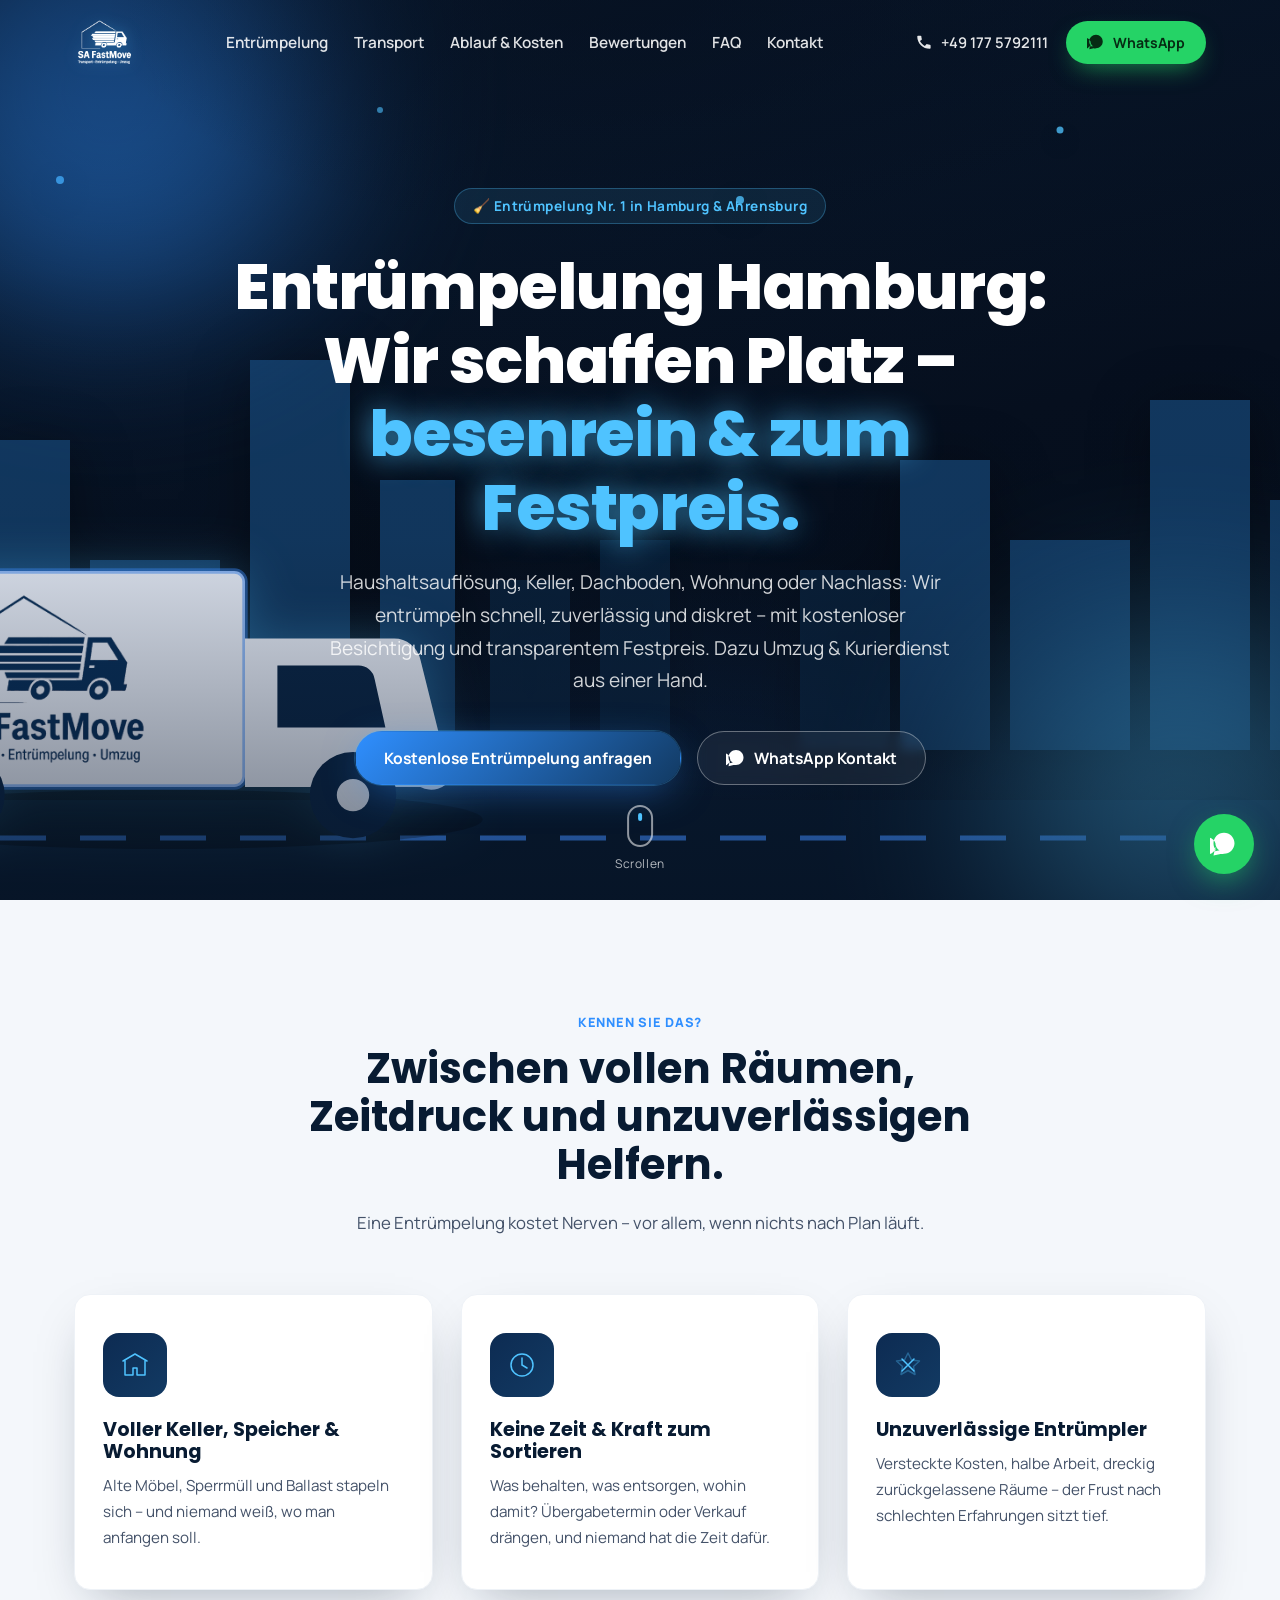
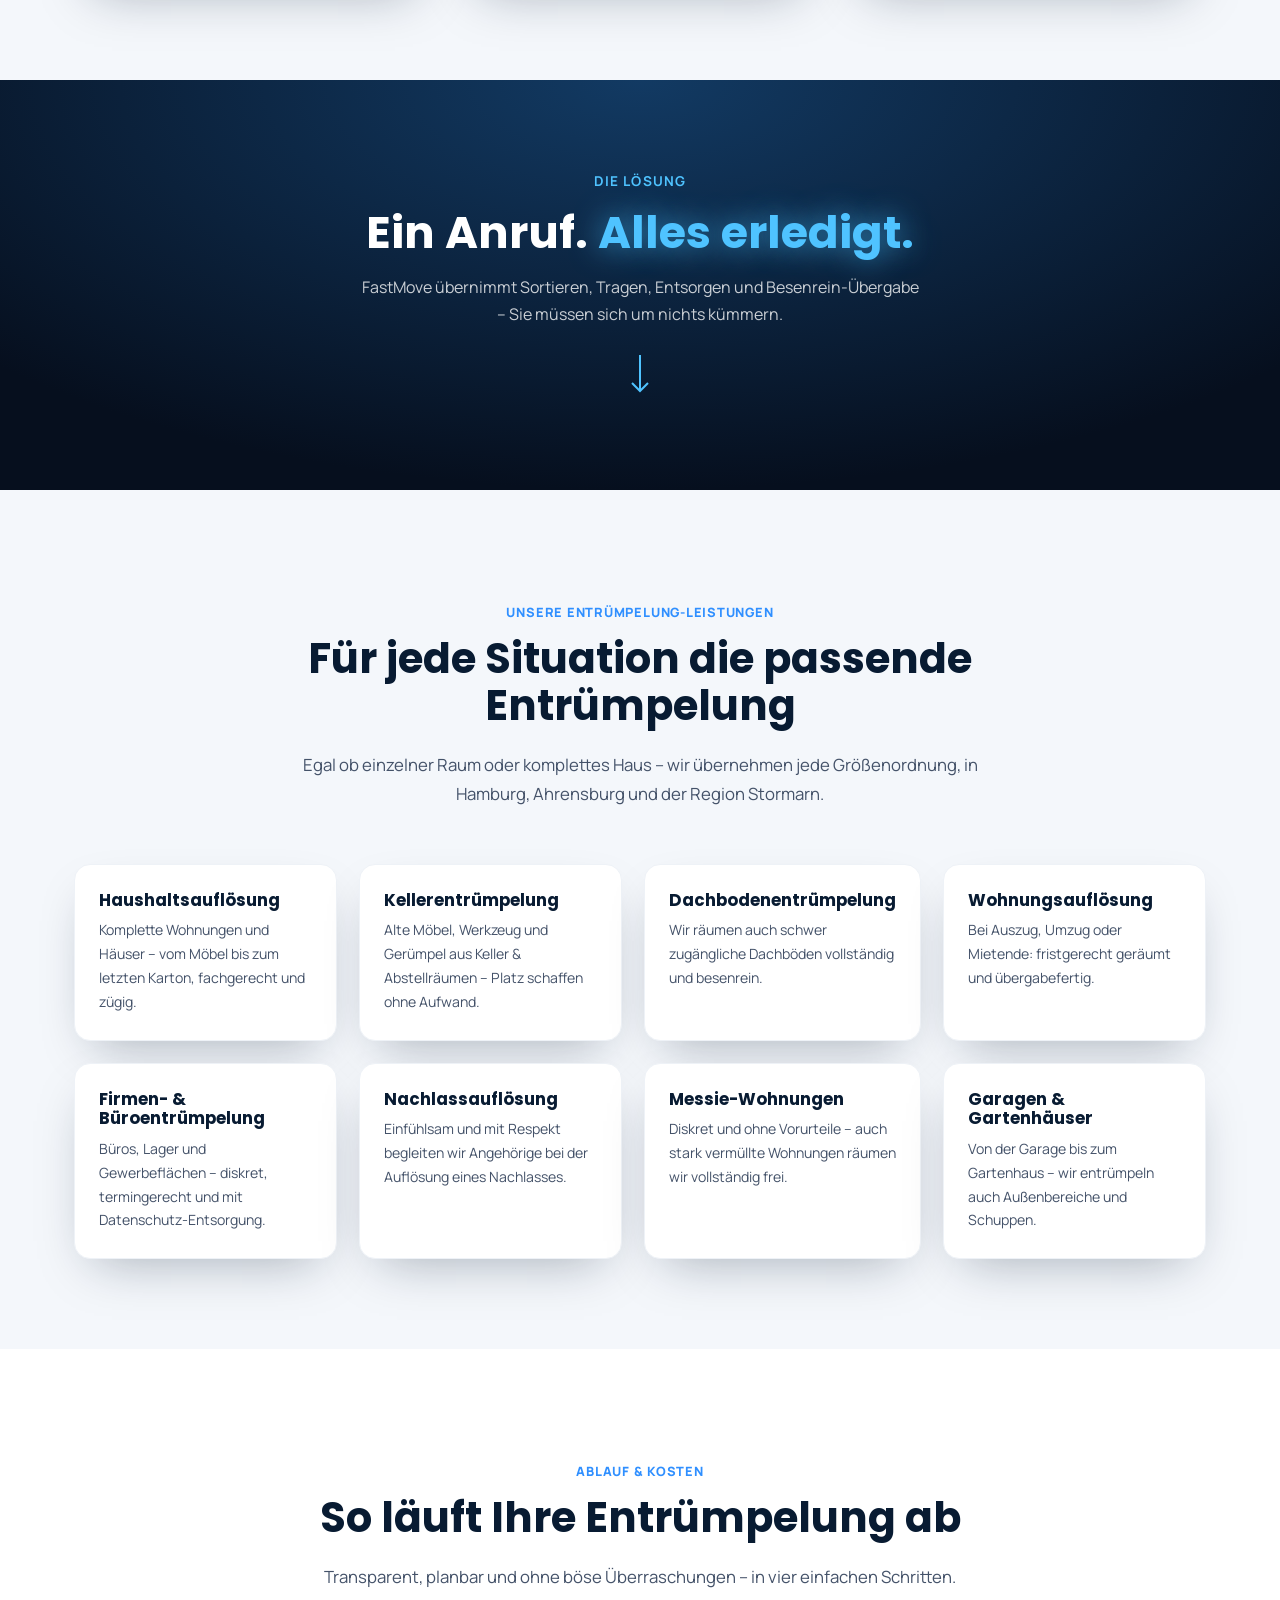
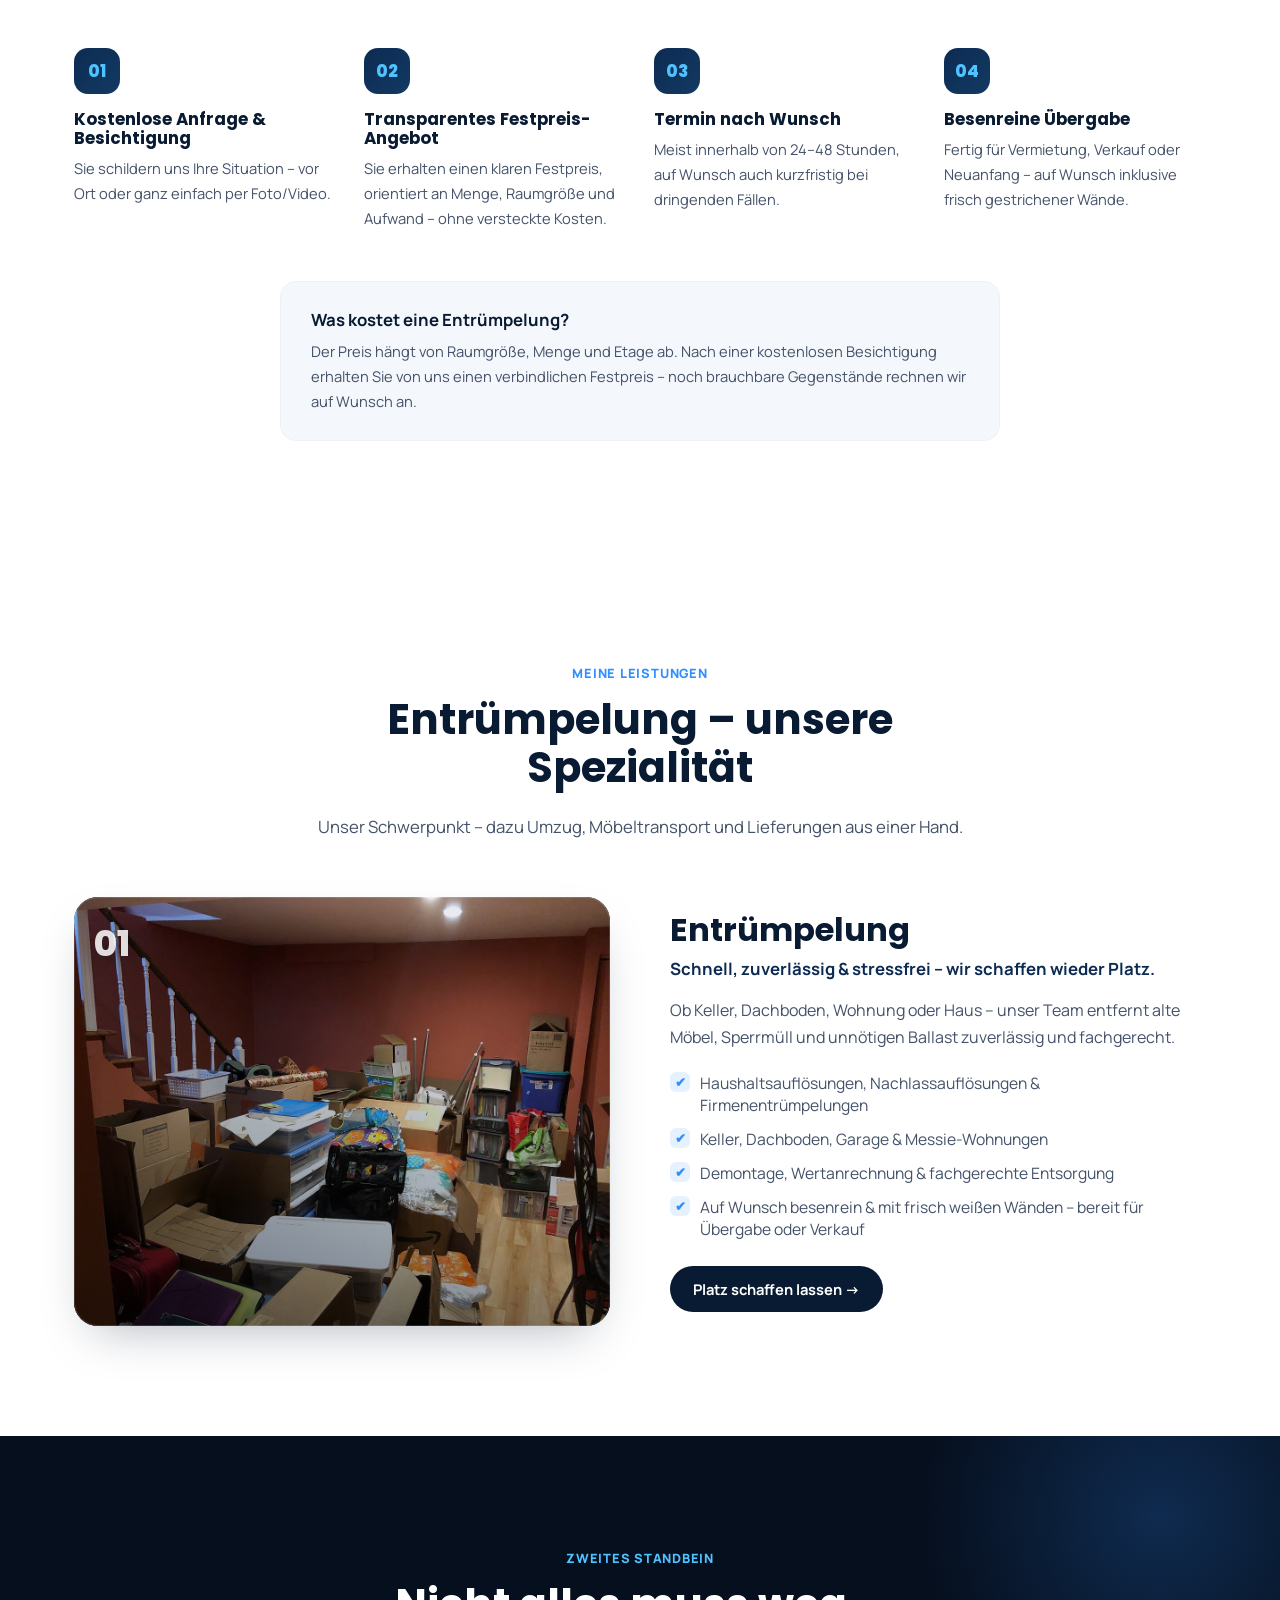
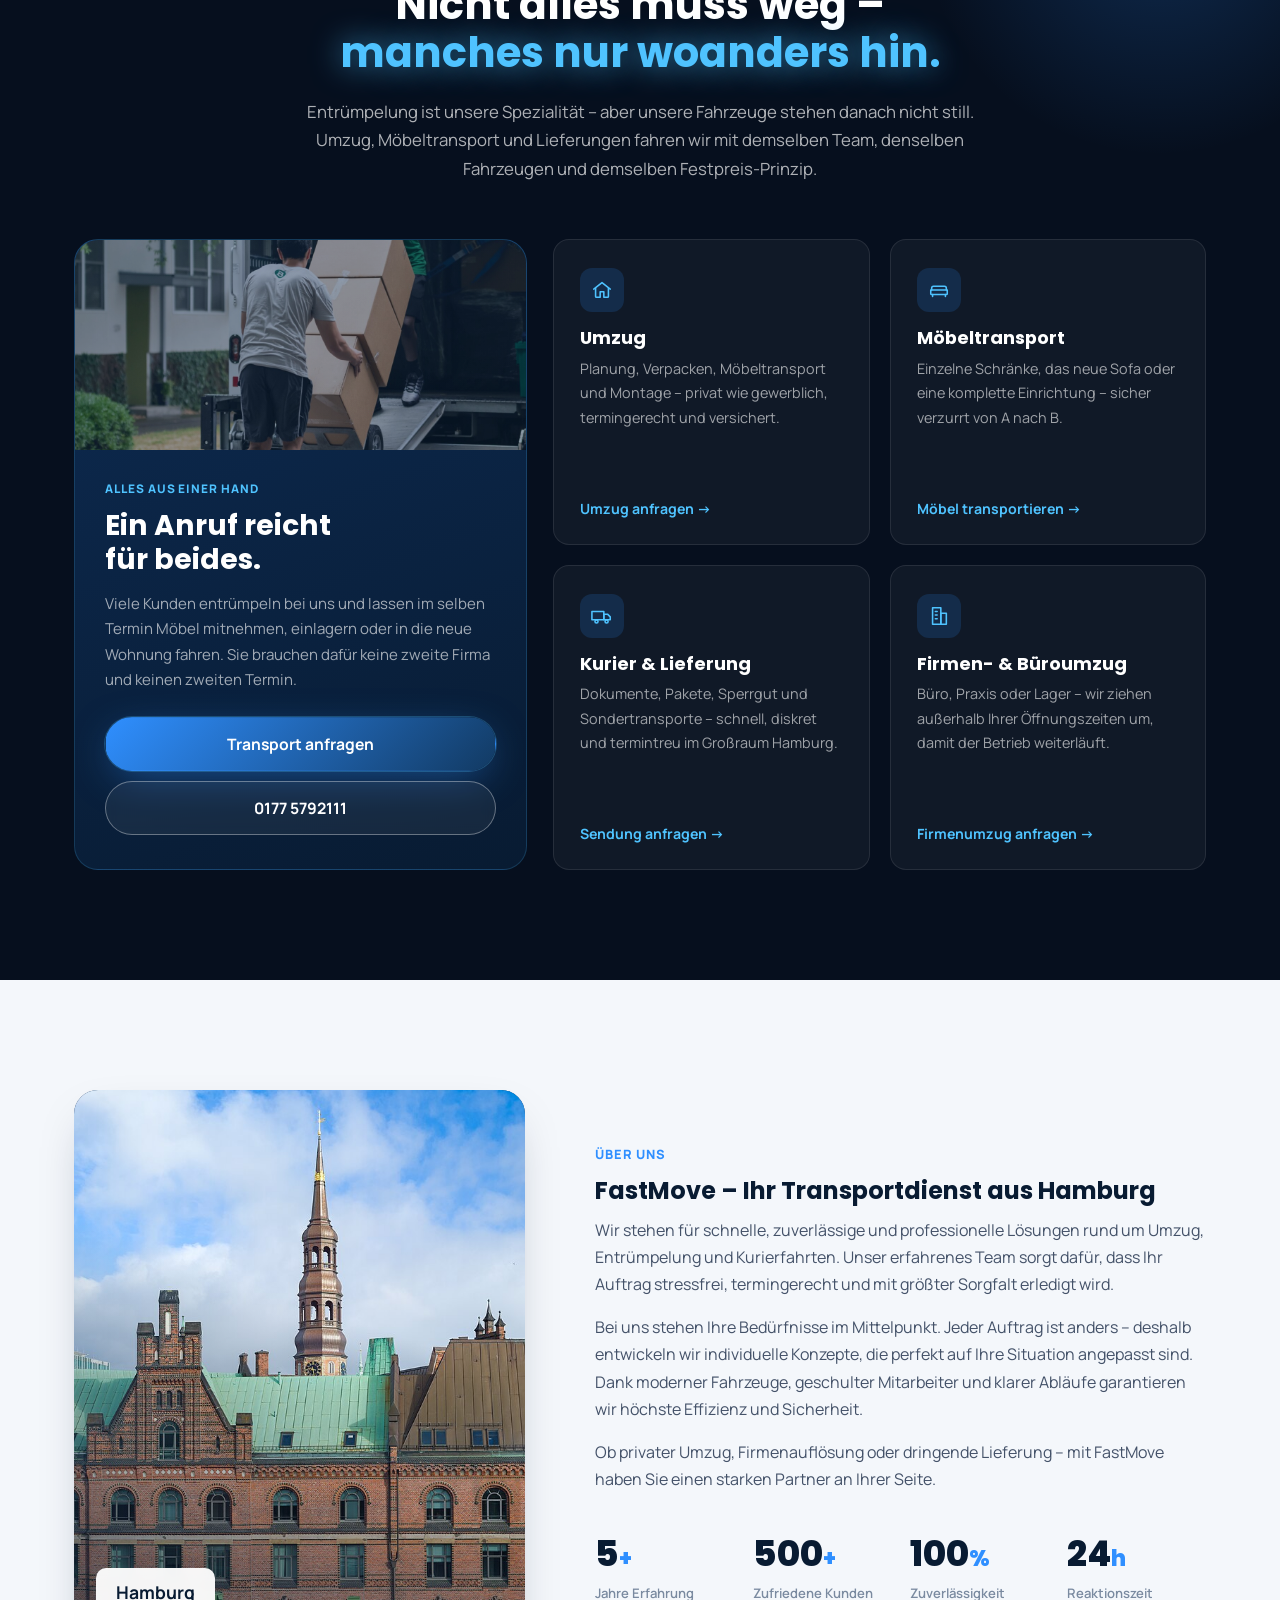
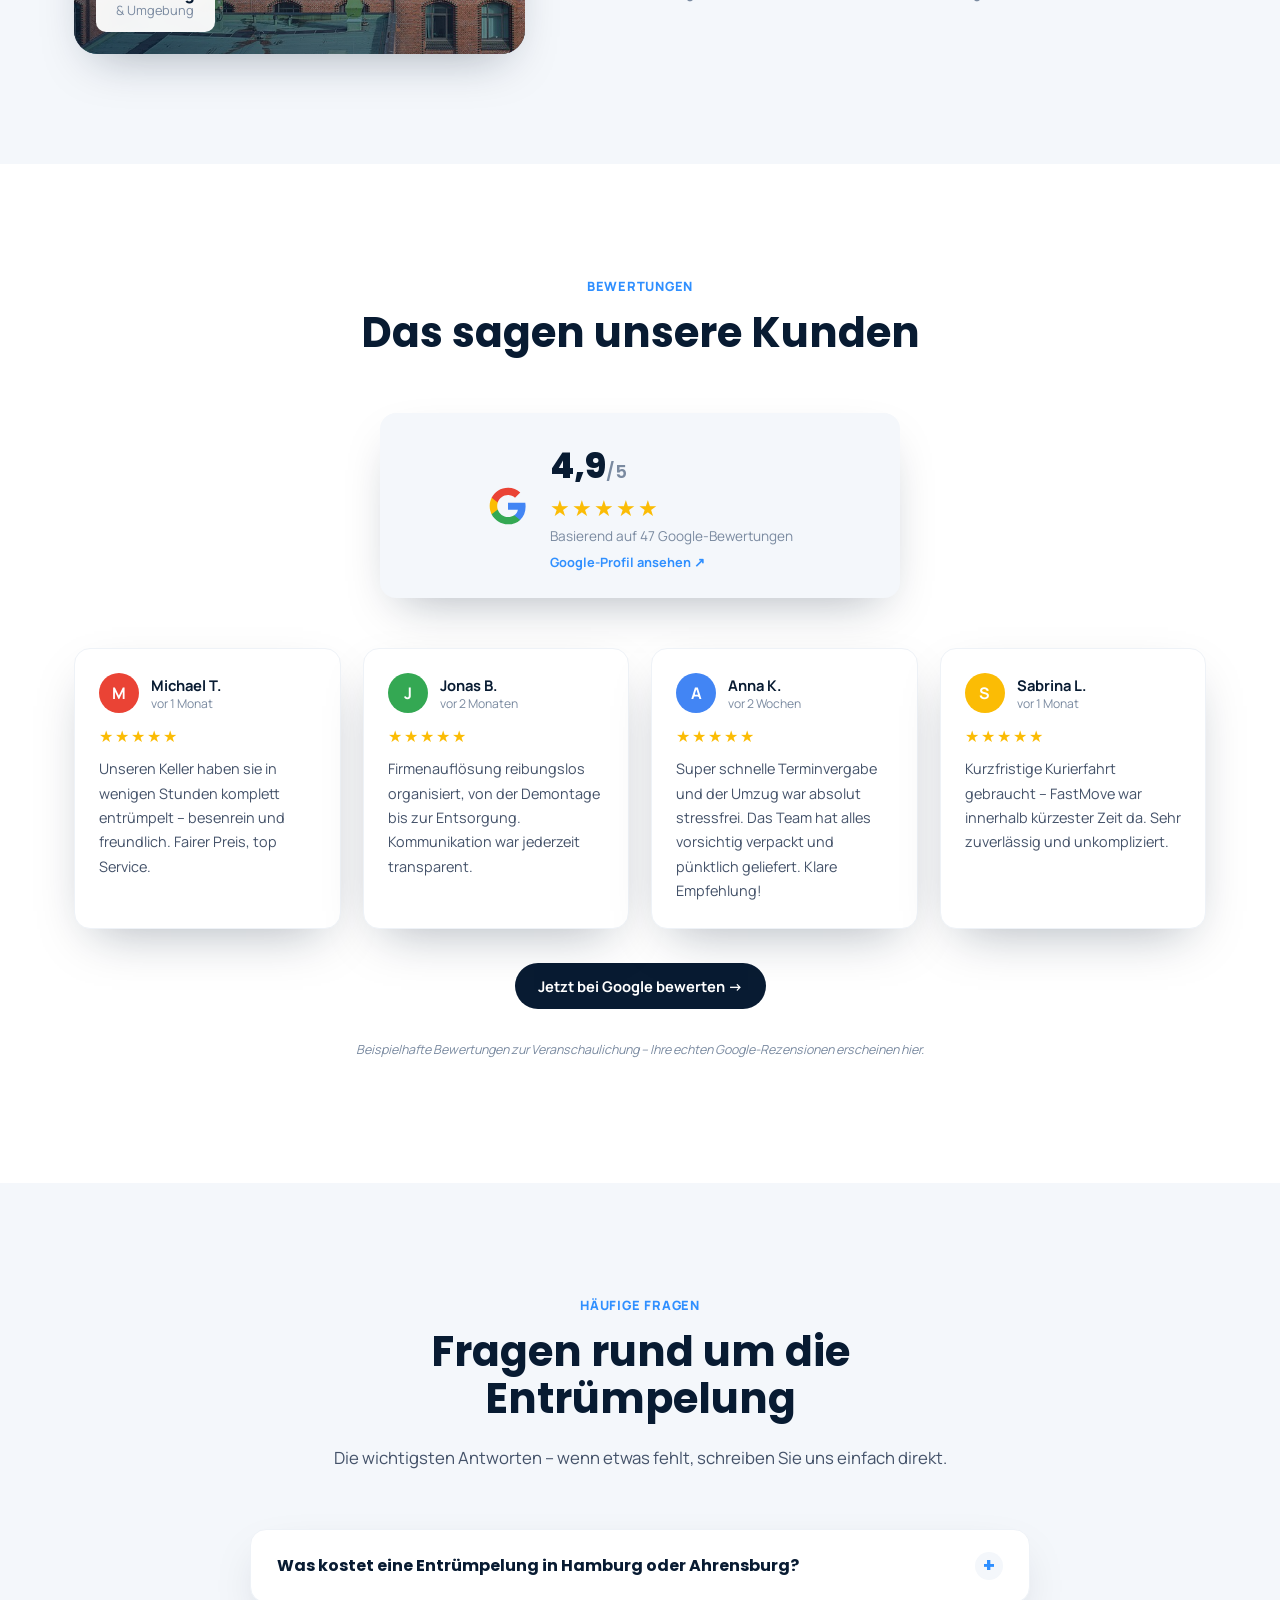
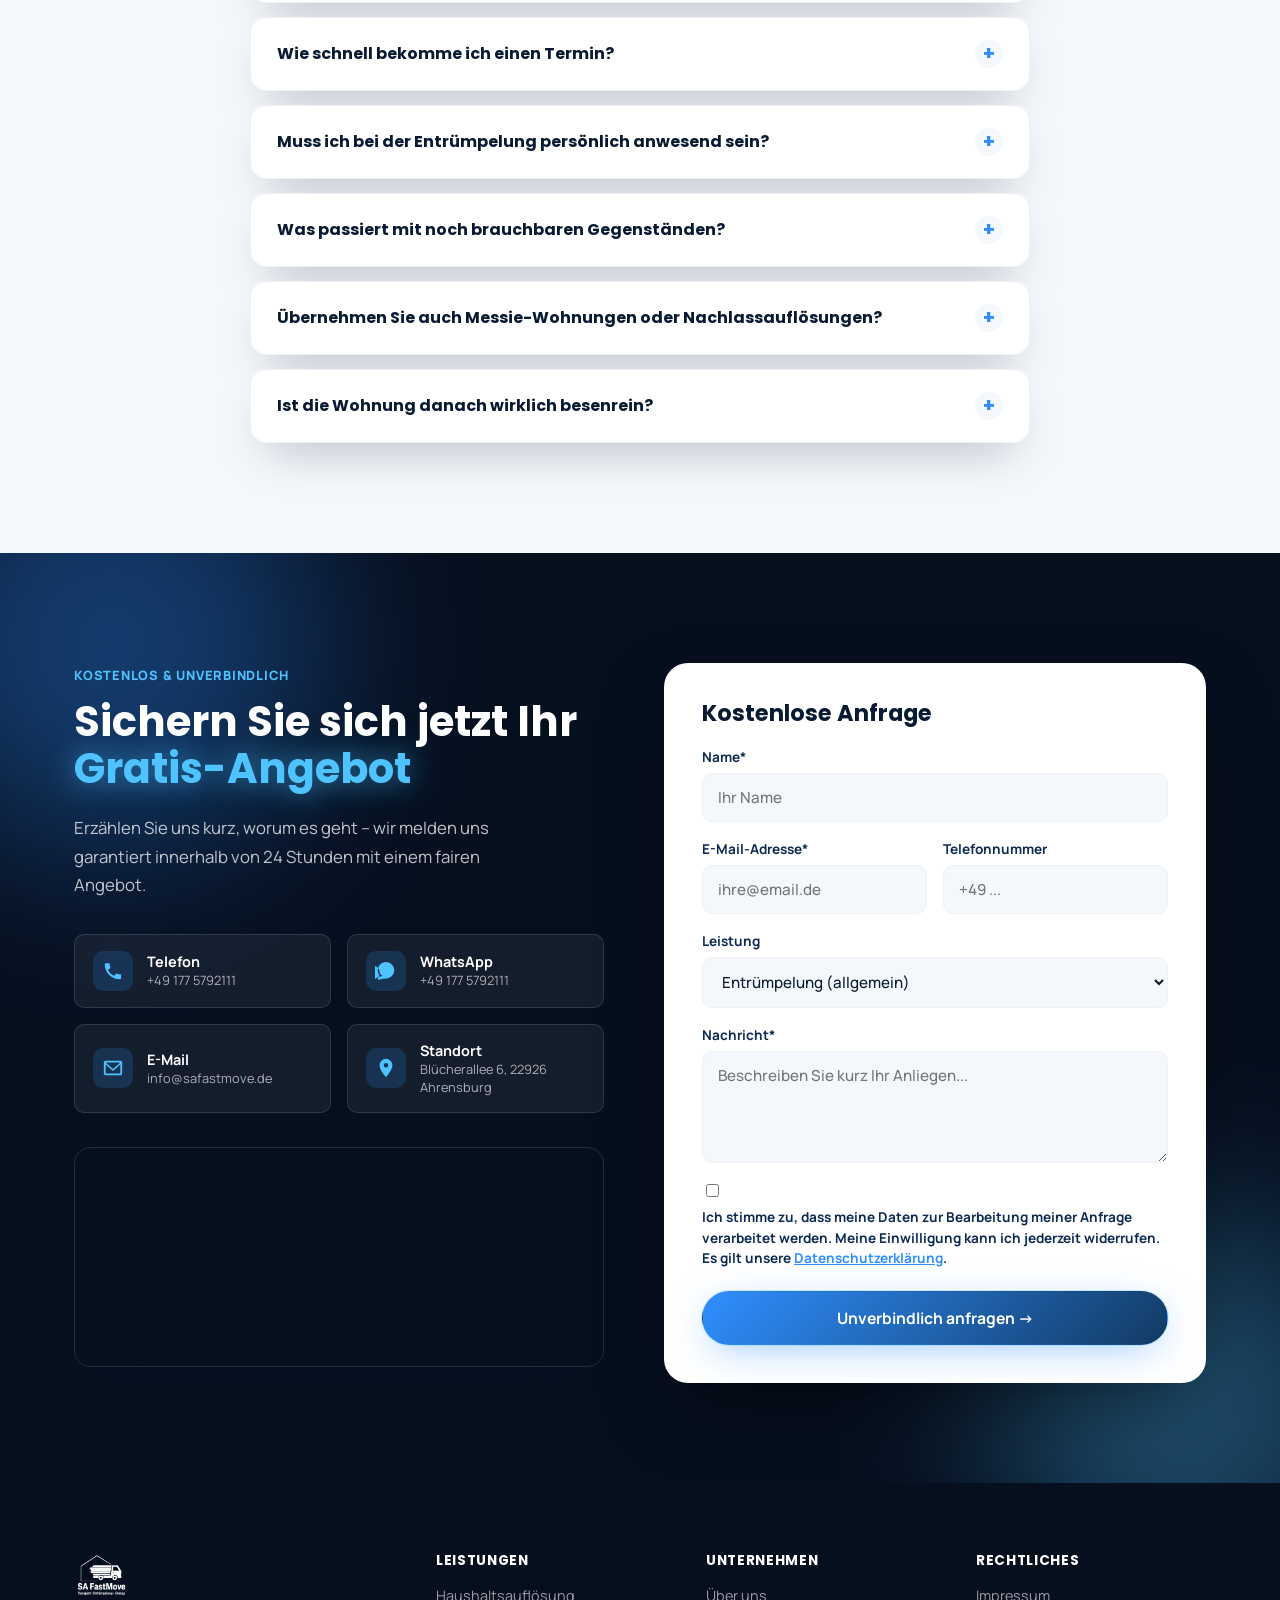
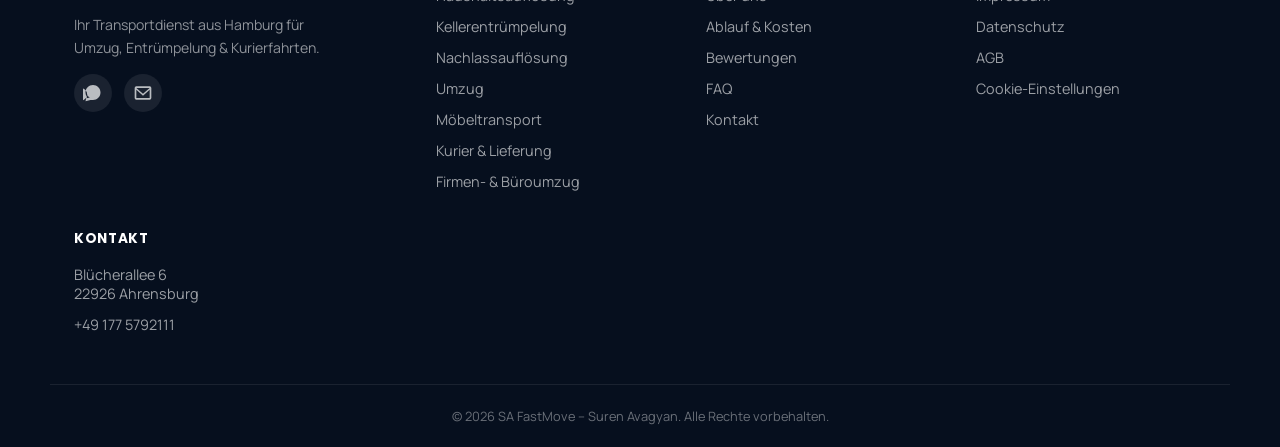
==== commit ffa82e2f: "Give transport services their own section alongside decluttering Die zwei kleinen Zweitleistungs-Kac" ====
--- a/index.html
+++ b/index.html
@@ -58,7 +58,9 @@
     { "@type": "Offer", "itemOffered": { "@type": "Service", "name": "Wohnungsauflösung", "serviceType": "Wohnungsauflösung" } },
     { "@type": "Offer", "itemOffered": { "@type": "Service", "name": "Nachlassauflösung", "serviceType": "Nachlassauflösung" } },
     { "@type": "Offer", "itemOffered": { "@type": "Service", "name": "Umzug", "serviceType": "Umzug" } },
-    { "@type": "Offer", "itemOffered": { "@type": "Service", "name": "Kurierdienst", "serviceType": "Kurierdienst" } }
+    { "@type": "Offer", "itemOffered": { "@type": "Service", "name": "Möbeltransport", "serviceType": "Möbeltransport" } },
+    { "@type": "Offer", "itemOffered": { "@type": "Service", "name": "Kurierdienst", "serviceType": "Kurierdienst" } },
+    { "@type": "Offer", "itemOffered": { "@type": "Service", "name": "Firmenumzug", "serviceType": "Firmenumzug" } }
   ]
 }
 </script>
@@ -115,7 +117,8 @@
       <img src="images/SALogo-transparent.png" alt="FastMove Logo" class="brand-logo">
     </a>
     <nav class="main-nav" id="mainNav">
-      <a href="#entruempelung-leistungen" class="nav-link">Leistungen</a>
+      <a href="#entruempelung-leistungen" class="nav-link">Entrümpelung</a>
+      <a href="#transport" class="nav-link">Transport</a>
       <a href="#ablauf" class="nav-link">Ablauf &amp; Kosten</a>
       <a href="#bewertungen" class="nav-link">Bewertungen</a>
       <a href="#faq" class="nav-link">FAQ</a>
@@ -375,7 +378,7 @@
     <div class="section-head reveal">
       <span class="kicker">Meine Leistungen</span>
       <h2>Entrümpelung – unsere Spezialität</h2>
-      <p class="section-sub">Dazu Umzug &amp; Kurierdienst aus einer Hand: schnell, zuverlässig, stressfrei.</p>
+      <p class="section-sub">Unser Schwerpunkt – dazu Umzug, Möbeltransport und Lieferungen aus einer Hand.</p>
     </div>
 
     <!-- Service 1 -->
@@ -402,21 +405,69 @@
     </div>
   </div>
 
+</section>
+
+<!-- ===== TRANSPORT & LIEFERUNG ===== -->
+<section class="transport" id="transport">
   <div class="container">
-    <div class="secondary-services-head reveal">
-      <h3>Weitere Leistungen aus einer Hand</h3>
-      <p>Dazu bieten wir Umzug &amp; Kurierdienst – praktisch, wenn bei der Entrümpelung auch noch etwas transportiert werden soll.</p>
-    </div>
-    <div class="secondary-services-grid">
-      <div class="secondary-service-card reveal" id="umzug">
-        <h4>Umzug</h4>
-        <p>Planung, Verpacken, Möbeltransport &amp; Montage – stressfrei und termingerecht.</p>
-        <a href="https://wa.me/491775792111?text=Hallo%20FastMove%2C%20ich%20interessiere%20mich%20f%C3%BCr%20einen%20Umzug." target="_blank" rel="noopener" class="secondary-service-link">Umzug anfragen →</a>
-      </div>
-      <div class="secondary-service-card reveal" id="kurierdienst">
-        <h4>Kurierdienst</h4>
-        <p>Dokumente, Pakete &amp; Sondertransporte – schnell, diskret und termintreu.</p>
-        <a href="https://wa.me/491775792111?text=Hallo%20FastMove%2C%20ich%20interessiere%20mich%20f%C3%BCr%20den%20Kurierdienst." target="_blank" rel="noopener" class="secondary-service-link">Sendung anfragen →</a>
+    <div class="section-head reveal">
+      <span class="kicker kicker-light">Zweites Standbein</span>
+      <h2>Nicht alles muss weg –<br><span class="text-glow">manches nur woanders hin.</span></h2>
+      <p class="section-sub">Entrümpelung ist unsere Spezialität – aber unsere Fahrzeuge stehen danach nicht still. Umzug, Möbeltransport und Lieferungen fahren wir mit demselben Team, denselben Fahrzeugen und demselben Festpreis-Prinzip.</p>
+    </div>
+
+    <div class="transport-layout">
+      <!-- Panel: Fuhrpark -->
+      <aside class="transport-panel reveal">
+        <img src="images/service-umzug.jpg" alt="FastMove Transporter im Einsatz" class="transport-panel-img" loading="lazy">
+        <div class="transport-panel-body">
+          <span class="transport-panel-kicker">Alles aus einer Hand</span>
+          <h3>Ein Anruf reicht<br>für beides.</h3>
+          <p>Viele Kunden entrümpeln bei uns und lassen im selben Termin Möbel mitnehmen, einlagern oder in die neue Wohnung fahren. Sie brauchen dafür keine zweite Firma und keinen zweiten Termin.</p>
+          <div class="transport-panel-actions">
+            <a href="https://wa.me/491775792111?text=Hallo%20FastMove%2C%20ich%20br%C3%A4uchte%20einen%20Transport." target="_blank" rel="noopener" class="btn btn-primary btn-glow">Transport anfragen</a>
+            <a href="tel:+491775792111" class="btn btn-outline">0177 5792111</a>
+          </div>
+        </div>
+      </aside>
+
+      <!-- Karten -->
+      <div class="transport-grid">
+        <article class="transport-card reveal" id="umzug">
+          <span class="transport-icon">
+            <svg viewBox="0 0 24 24" fill="none" stroke="currentColor" stroke-width="1.7" stroke-linecap="round" stroke-linejoin="round"><path d="M3 11l9-7 9 7"/><path d="M5 10v9a1 1 0 001 1h4v-6h4v6h4a1 1 0 001-1v-9"/></svg>
+          </span>
+          <h3>Umzug</h3>
+          <p>Planung, Verpacken, Möbeltransport und Montage – privat wie gewerblich, termingerecht und versichert.</p>
+          <a href="https://wa.me/491775792111?text=Hallo%20FastMove%2C%20ich%20interessiere%20mich%20f%C3%BCr%20einen%20Umzug." target="_blank" rel="noopener" class="transport-link">Umzug anfragen →</a>
+        </article>
+
+        <article class="transport-card reveal" id="moebeltransport">
+          <span class="transport-icon">
+            <svg viewBox="0 0 24 24" fill="none" stroke="currentColor" stroke-width="1.7" stroke-linecap="round" stroke-linejoin="round"><path d="M4 12v-2a2 2 0 012-2h12a2 2 0 012 2v2"/><path d="M3 12h18v4a1 1 0 01-1 1H4a1 1 0 01-1-1v-4z"/><path d="M5 17v2M19 17v2"/></svg>
+          </span>
+          <h3>Möbeltransport</h3>
+          <p>Einzelne Schränke, das neue Sofa oder eine komplette Einrichtung – sicher verzurrt von A nach B.</p>
+          <a href="https://wa.me/491775792111?text=Hallo%20FastMove%2C%20ich%20br%C3%A4uchte%20einen%20M%C3%B6beltransport." target="_blank" rel="noopener" class="transport-link">Möbel transportieren →</a>
+        </article>
+
+        <article class="transport-card reveal" id="kurierdienst">
+          <span class="transport-icon">
+            <svg viewBox="0 0 24 24" fill="none" stroke="currentColor" stroke-width="1.7" stroke-linecap="round" stroke-linejoin="round"><rect x="1" y="7" width="13" height="9"/><path d="M14 10h4l3 3v3h-7z"/><circle cx="6" cy="18" r="1.7"/><circle cx="17" cy="18" r="1.7"/></svg>
+          </span>
+          <h3>Kurier &amp; Lieferung</h3>
+          <p>Dokumente, Pakete, Sperrgut und Sondertransporte – schnell, diskret und termintreu im Großraum Hamburg.</p>
+          <a href="https://wa.me/491775792111?text=Hallo%20FastMove%2C%20ich%20interessiere%20mich%20f%C3%BCr%20den%20Kurierdienst." target="_blank" rel="noopener" class="transport-link">Sendung anfragen →</a>
+        </article>
+
+        <article class="transport-card reveal" id="firmenumzug">
+          <span class="transport-icon">
+            <svg viewBox="0 0 24 24" fill="none" stroke="currentColor" stroke-width="1.7" stroke-linecap="round" stroke-linejoin="round"><rect x="5" y="3" width="9" height="18"/><rect x="14" y="9" width="6" height="12"/><path d="M8 7h2M8 11h2M8 15h2"/></svg>
+          </span>
+          <h3>Firmen- &amp; Büroumzug</h3>
+          <p>Büro, Praxis oder Lager – wir ziehen außerhalb Ihrer Öffnungszeiten um, damit der Betrieb weiterläuft.</p>
+          <a href="https://wa.me/491775792111?text=Hallo%20FastMove%2C%20ich%20interessiere%20mich%20f%C3%BCr%20einen%20Firmenumzug." target="_blank" rel="noopener" class="transport-link">Firmenumzug anfragen →</a>
+        </article>
       </div>
     </div>
   </div>
@@ -730,7 +781,9 @@
       <a href="#kellerentruempelung">Kellerentrümpelung</a>
       <a href="#nachlassaufloesung">Nachlassauflösung</a>
       <a href="#umzug">Umzug</a>
-      <a href="#kurierdienst">Kurierdienst</a>
+      <a href="#moebeltransport">Möbeltransport</a>
+      <a href="#kurierdienst">Kurier &amp; Lieferung</a>
+      <a href="#firmenumzug">Firmen- &amp; Büroumzug</a>
     </div>
     <div class="footer-col">
       <h4>Unternehmen</h4>
--- a/styles.css
+++ b/styles.css
@@ -106,6 +106,11 @@
   backdrop-filter: blur(6px);
 }
 .btn-outline:hover{ background: rgba(255,255,255,.14); transform: translateY(-3px); }
+.btn-cta{
+  background: #25d366; color:#062b13;
+  box-shadow: 0 10px 26px -10px rgba(37,211,102,.75);
+}
+.btn-cta:hover{ background:#1fbf5b; color:#fff; transform: translateY(-3px); }
 .btn-block{ width:100%; }
 .btn-primary-sm{
   display:inline-flex; align-items:center; gap:6px;
@@ -320,19 +325,54 @@
 }
 
 /* ---------- Secondary services (Umzug/Kurier) ---------- */
-.secondary-services-head{ text-align:center; max-width:640px; margin: 90px auto 34px; }
-.secondary-services-head h3{ font-size: clamp(1.3rem, 2.4vw, 1.7rem); margin-bottom:8px; }
-.secondary-services-head p{ margin:0; }
-.secondary-services-grid{ display:grid; grid-template-columns: repeat(2, 1fr); gap: 22px; }
-.secondary-service-card{
-  background: var(--off-white); border-radius: var(--radius-md); padding: 28px 26px; border: 1px solid var(--gray-100);
-  transition: transform .3s var(--ease), box-shadow .3s var(--ease);
-}
-.secondary-service-card:hover{ transform: translateY(-4px); box-shadow: var(--shadow-soft); }
-.secondary-service-card h4{ font-size:1.15rem; margin-bottom:8px; }
-.secondary-service-card p{ font-size:.92rem; margin-bottom:14px; }
-.secondary-service-link{ color: var(--blue-glow); font-weight:700; font-size:.9rem; }
-.secondary-service-link:hover{ text-decoration: underline; }
+/* ---------- Transport & Lieferung ---------- */
+.transport{ padding: 110px 0; background: var(--navy-950); position:relative; overflow:hidden; }
+.transport::before{
+  content:""; position:absolute; top:-180px; right:-140px; width:520px; height:520px;
+  background: radial-gradient(circle, rgba(47,143,255,.22), transparent 65%); pointer-events:none;
+}
+.transport .section-head h2{ color:#fff; }
+.transport .section-sub{ color: rgba(255,255,255,.68); }
+
+.transport-layout{ display:grid; grid-template-columns: 0.82fr 1.18fr; gap: 26px; align-items:stretch; position:relative; }
+
+.transport-panel{
+  position:relative; border-radius: var(--radius-lg); overflow:hidden;
+  background: linear-gradient(160deg, var(--navy-800), var(--navy-900));
+  border:1px solid rgba(79,195,255,.18); display:flex; flex-direction:column;
+}
+.transport-panel-img{ width:100%; height:210px; object-fit:cover; opacity:.55; }
+.transport-panel-body{ padding: 30px 30px 34px; display:flex; flex-direction:column; flex:1; }
+.transport-panel-kicker{
+  font-size:.74rem; font-weight:800; letter-spacing:.08em; text-transform:uppercase;
+  color: var(--blue-glow-soft); margin-bottom:12px;
+}
+.transport-panel-body h3{ color:#fff; font-size: clamp(1.4rem, 2.2vw, 1.8rem); line-height:1.2; margin:0 0 14px; }
+.transport-panel-body p{ color: rgba(255,255,255,.62); font-size:.94rem; margin:0 0 24px; }
+.transport-panel-actions{ margin-top:auto; display:flex; flex-direction:column; gap:10px; }
+.transport-panel-actions .btn{ justify-content:center; }
+
+.transport-grid{ display:grid; grid-template-columns: repeat(2, 1fr); gap: 20px; }
+.transport-card{
+  background: rgba(255,255,255,.045); border:1px solid rgba(255,255,255,.09);
+  border-radius: var(--radius-md); padding: 28px 26px 26px;
+  display:flex; flex-direction:column;
+  transition: transform .3s var(--ease), border-color .3s var(--ease), background .3s var(--ease);
+}
+.transport-card:hover{
+  transform: translateY(-6px); background: rgba(255,255,255,.08);
+  border-color: rgba(79,195,255,.42);
+}
+.transport-icon{
+  width:44px; height:44px; border-radius:12px; margin-bottom:16px; flex-shrink:0;
+  display:flex; align-items:center; justify-content:center;
+  background: rgba(47,143,255,.16); color: var(--blue-glow-soft);
+}
+.transport-icon svg{ width:22px; height:22px; }
+.transport-card h3{ color:#fff; font-size:1.12rem; margin:0 0 8px; }
+.transport-card p{ color: rgba(255,255,255,.6); font-size:.9rem; margin:0 0 18px; }
+.transport-link{ margin-top:auto; color: var(--blue-glow-soft); font-weight:700; font-size:.88rem; }
+.transport-link:hover{ text-decoration: underline; }
 
 /* ---------- FAQ ---------- */
 .faq{ padding: 110px 0; background: var(--off-white); }
@@ -493,8 +533,18 @@
 /* =========================================================
    Responsive
    ========================================================= */
+@media (max-width: 1200px){
+  .main-nav{ gap:18px; }
+  .nav-link{ font-size:.88rem; }
+  .header-actions{ gap:12px; }
+  .header-phone span{ display:none; }
+}
+
 @media (max-width: 1024px){
   .problem-grid{ grid-template-columns: repeat(3,1fr); gap:20px; }
+  .transport-layout{ grid-template-columns: 1fr; }
+  .transport-panel-actions{ flex-direction:row; }
+  .transport-panel-actions .btn{ flex:1; }
   .service-row{ gap:40px; }
   .reviews-track{ grid-template-columns: repeat(2,1fr); }
   .about-grid{ gap:40px; }
@@ -503,6 +553,9 @@
 }
 
 @media (max-width: 880px){
+  .transport{ padding: 80px 0; }
+  .transport-grid{ grid-template-columns: repeat(2,1fr); gap:16px; }
+  .transport-card{ padding: 24px 20px; }
   .main-nav{
     position:fixed; inset: 0 0 0 auto; width:min(320px,80vw); height:100vh;
     background: var(--navy-950); flex-direction:column; align-items:flex-start; justify-content:center; gap:28px;
@@ -530,10 +583,11 @@
   .contact-grid{ grid-template-columns: 1fr; }
   .contact-form-wrap{ padding:28px; }
   .footer-inner{ grid-template-columns: repeat(2,1fr); }
-  .secondary-services-grid{ grid-template-columns: 1fr; }
 }
 
 @media (max-width: 560px){
+  .transport-grid{ grid-template-columns: 1fr; }
+  .transport-panel-actions{ flex-direction:column; }
   .container{ padding: 0 18px; }
   .hero{ padding-top: 100px; }
   .hero-cta-row{ flex-direction:column; width:100%; }
@@ -549,7 +603,6 @@
   .section-head{ margin-bottom:36px; }
   .subservice-grid{ grid-template-columns: 1fr; }
   .process-grid{ grid-template-columns: 1fr; gap:22px; }
-  .secondary-services-head{ margin-top:60px; }
   .faq-question{ padding: 18px 20px; font-size:.95rem; }
   .faq-answer p{ padding: 0 20px 18px; }
 }
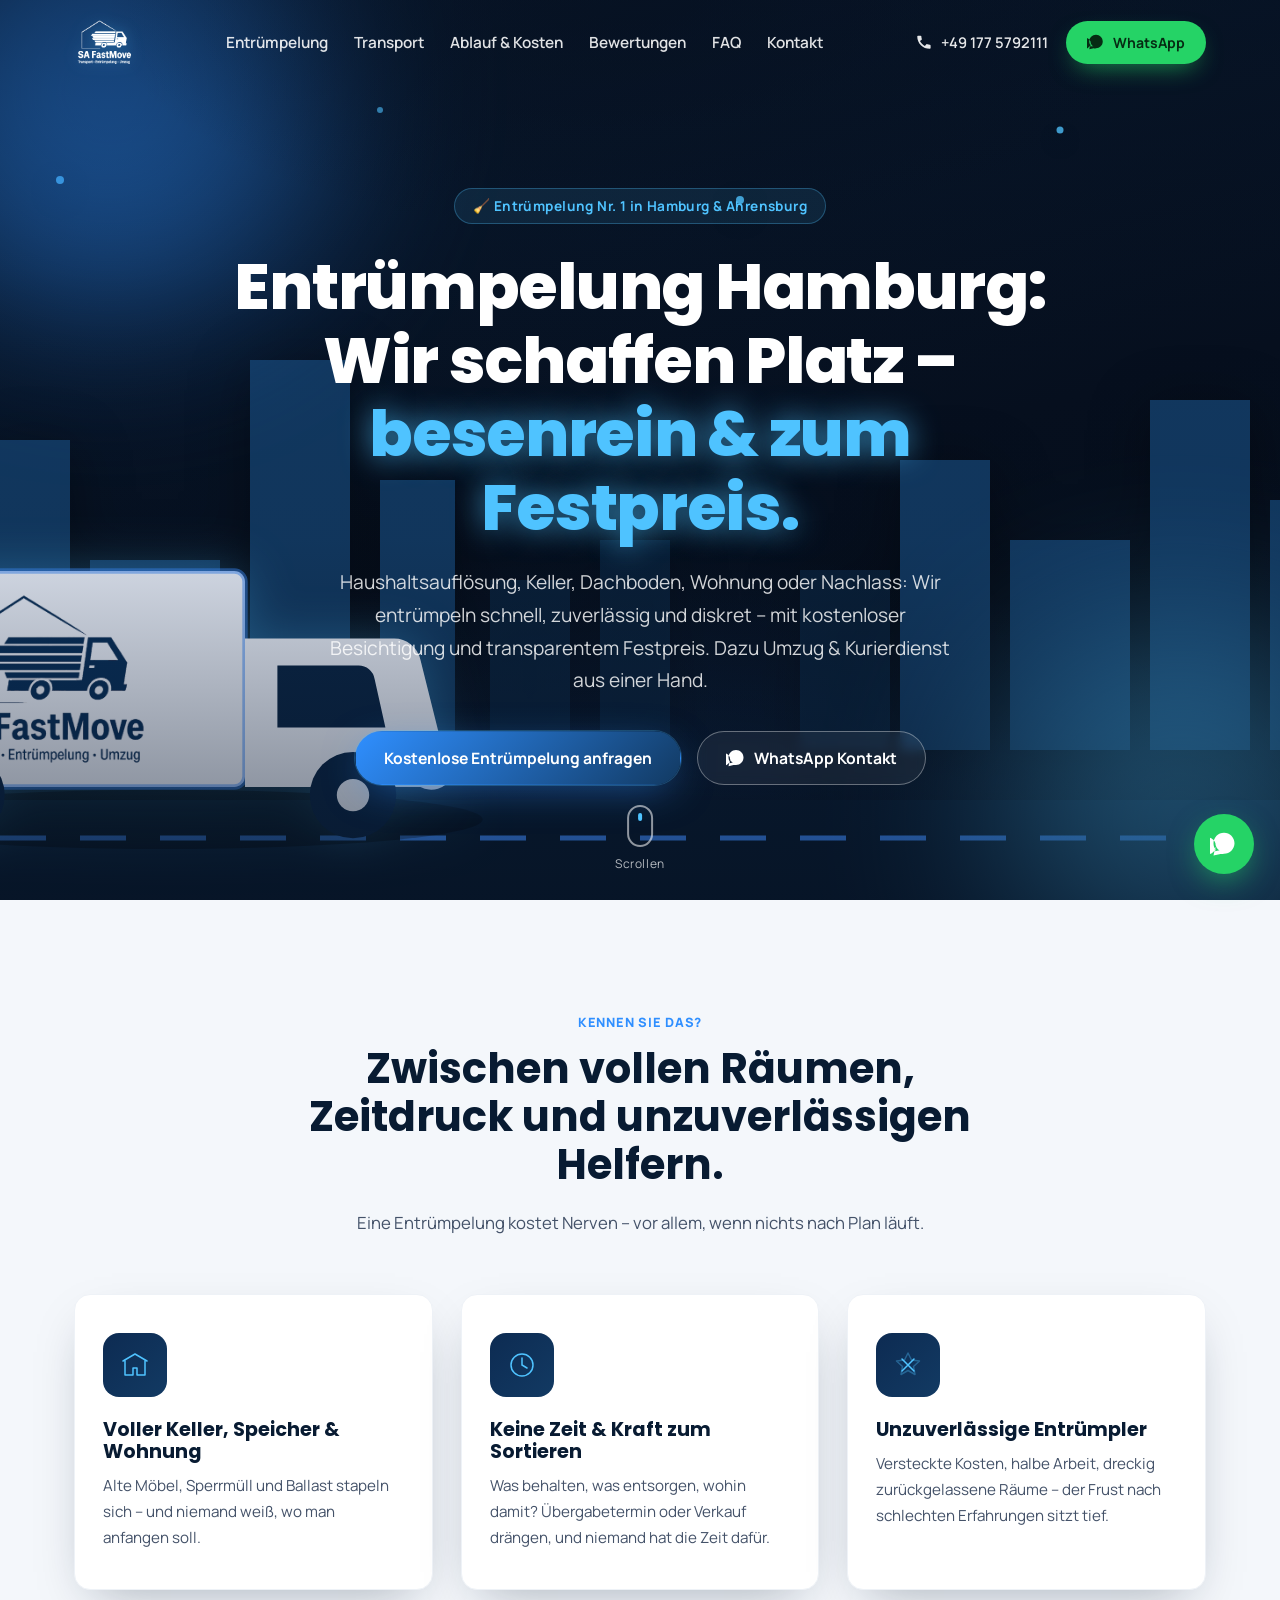
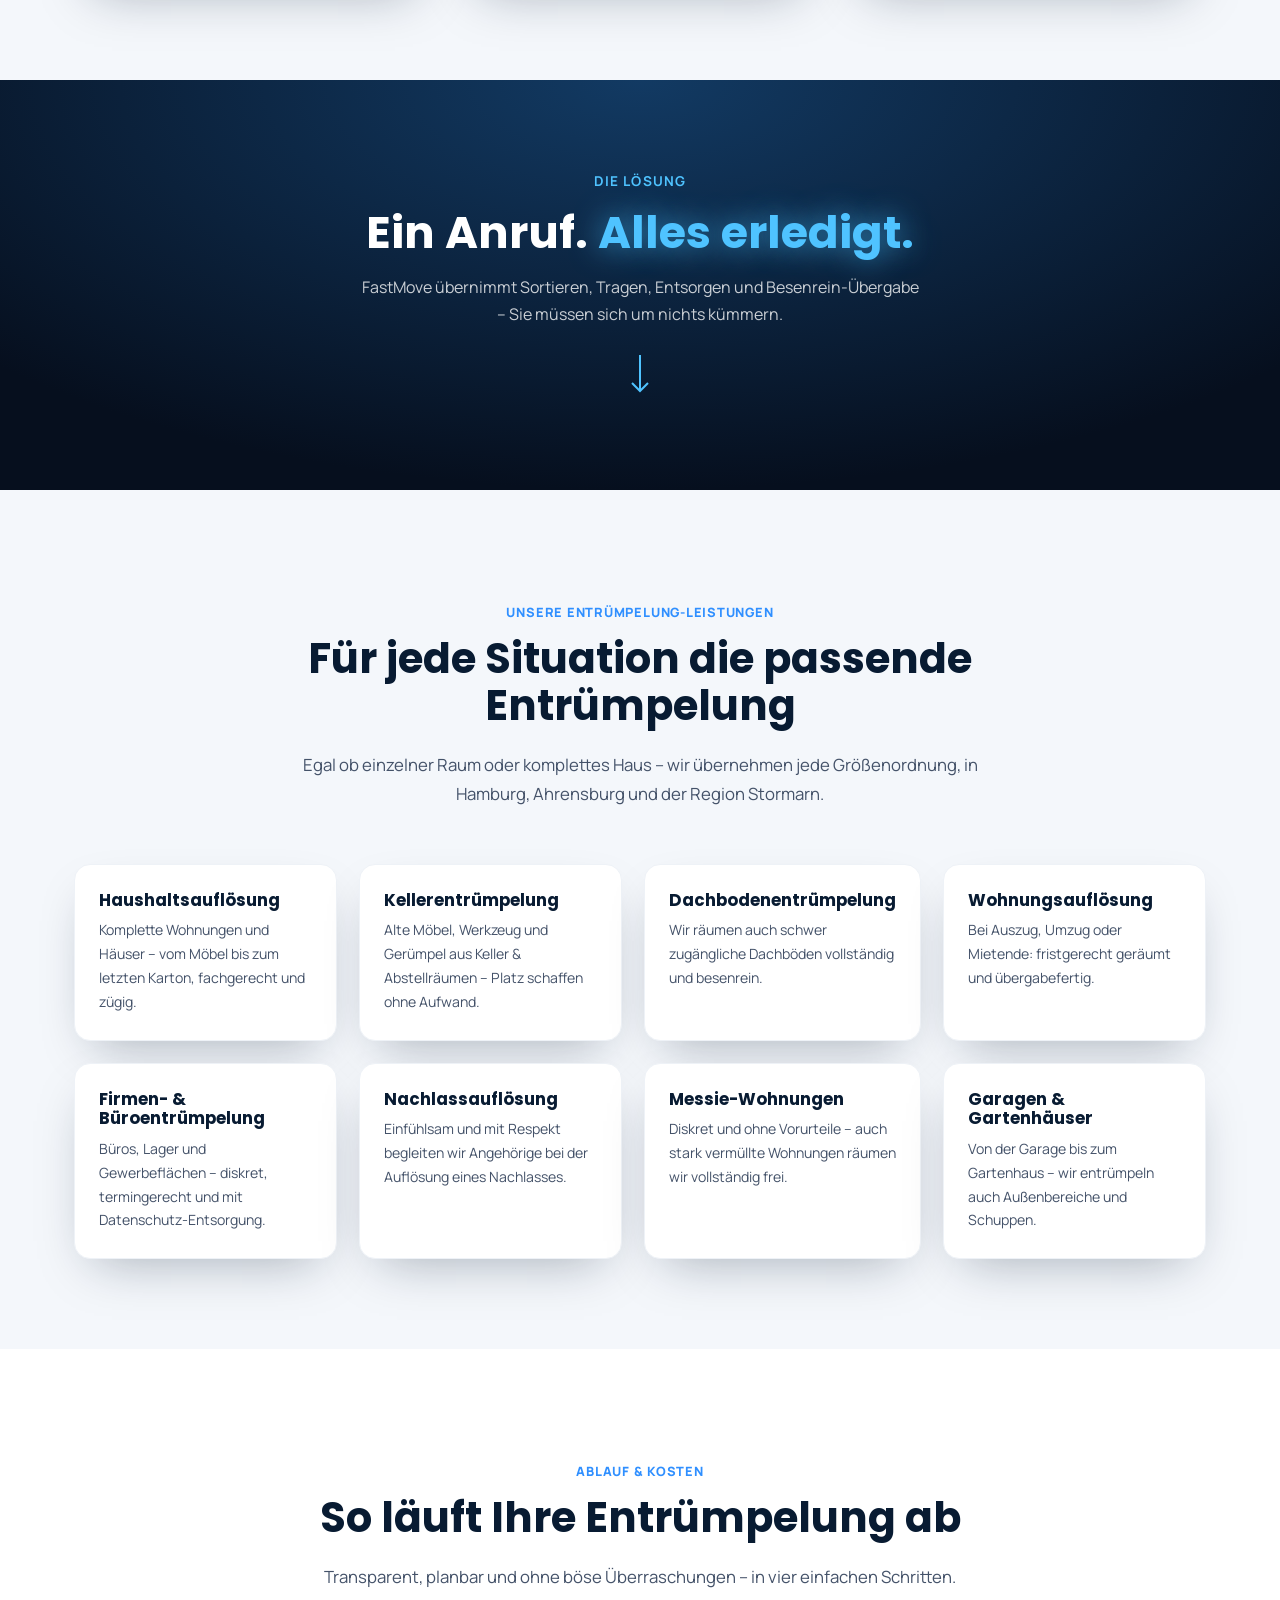
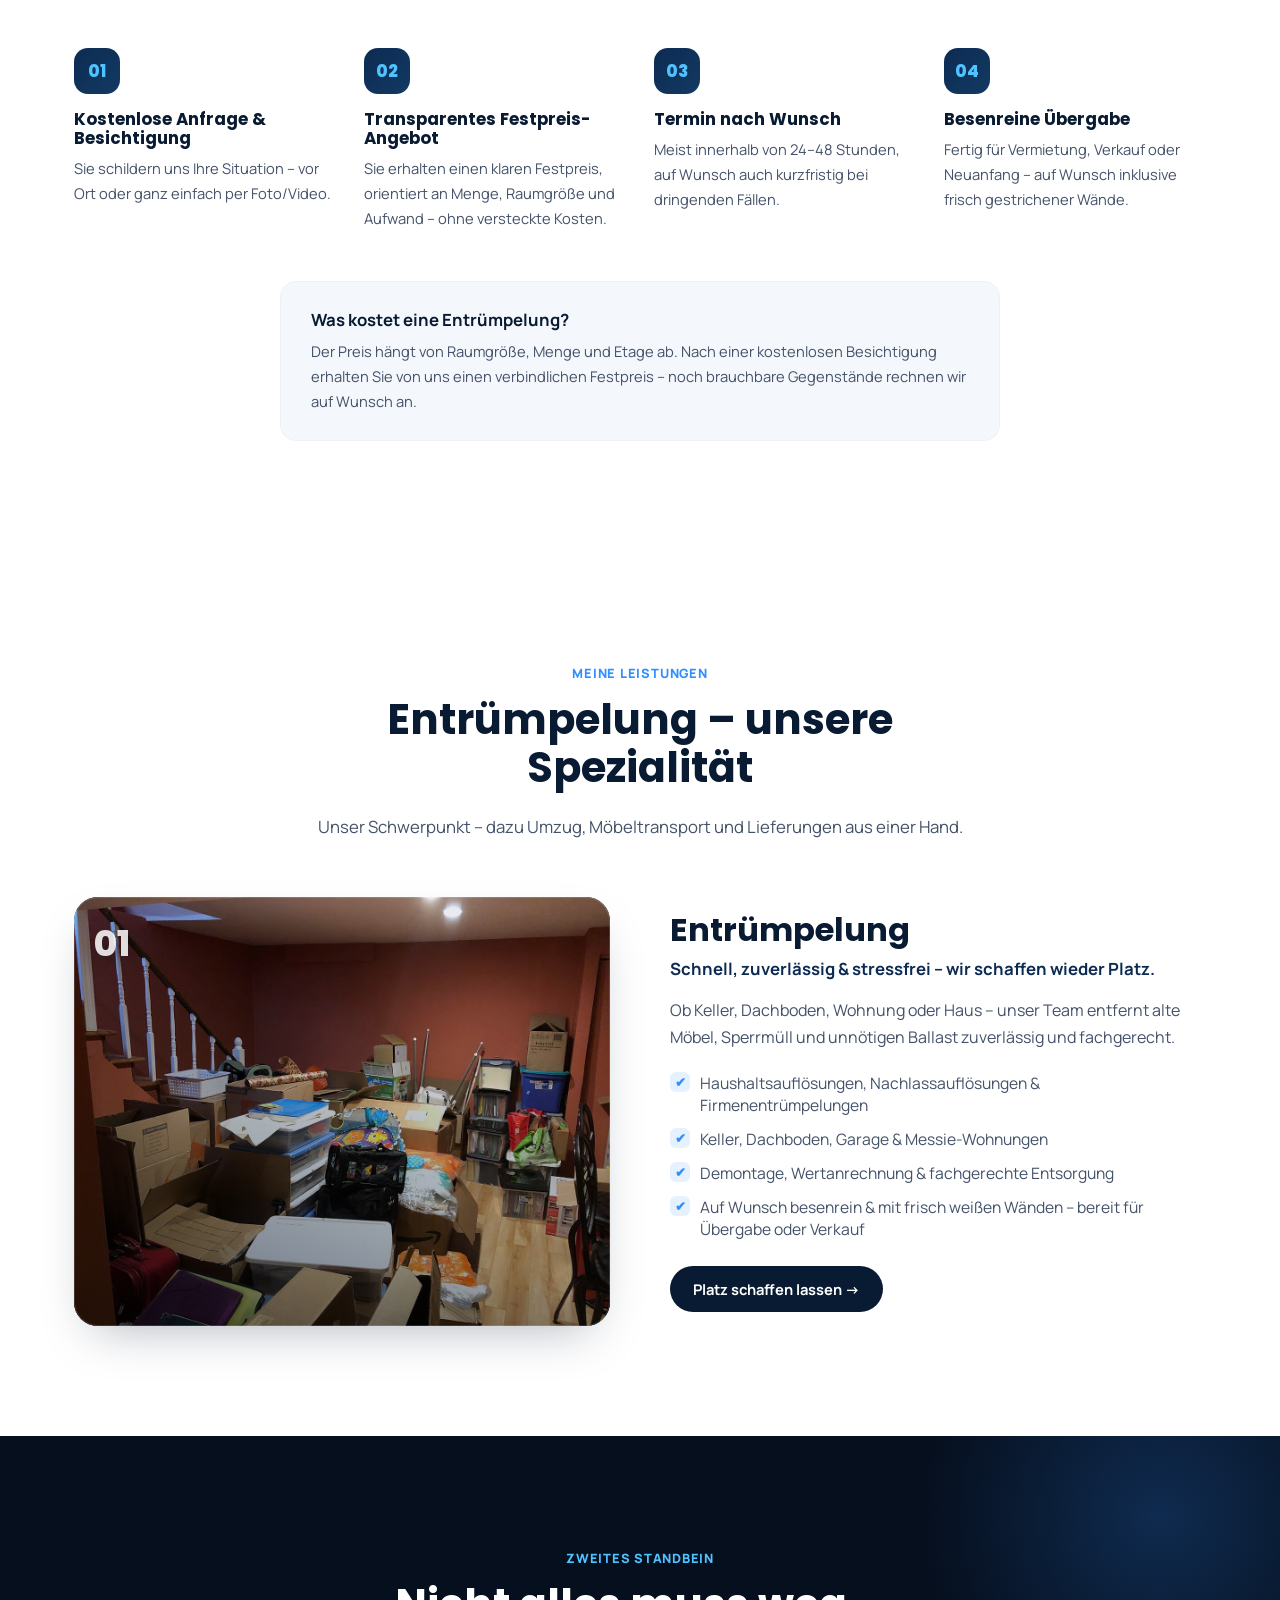
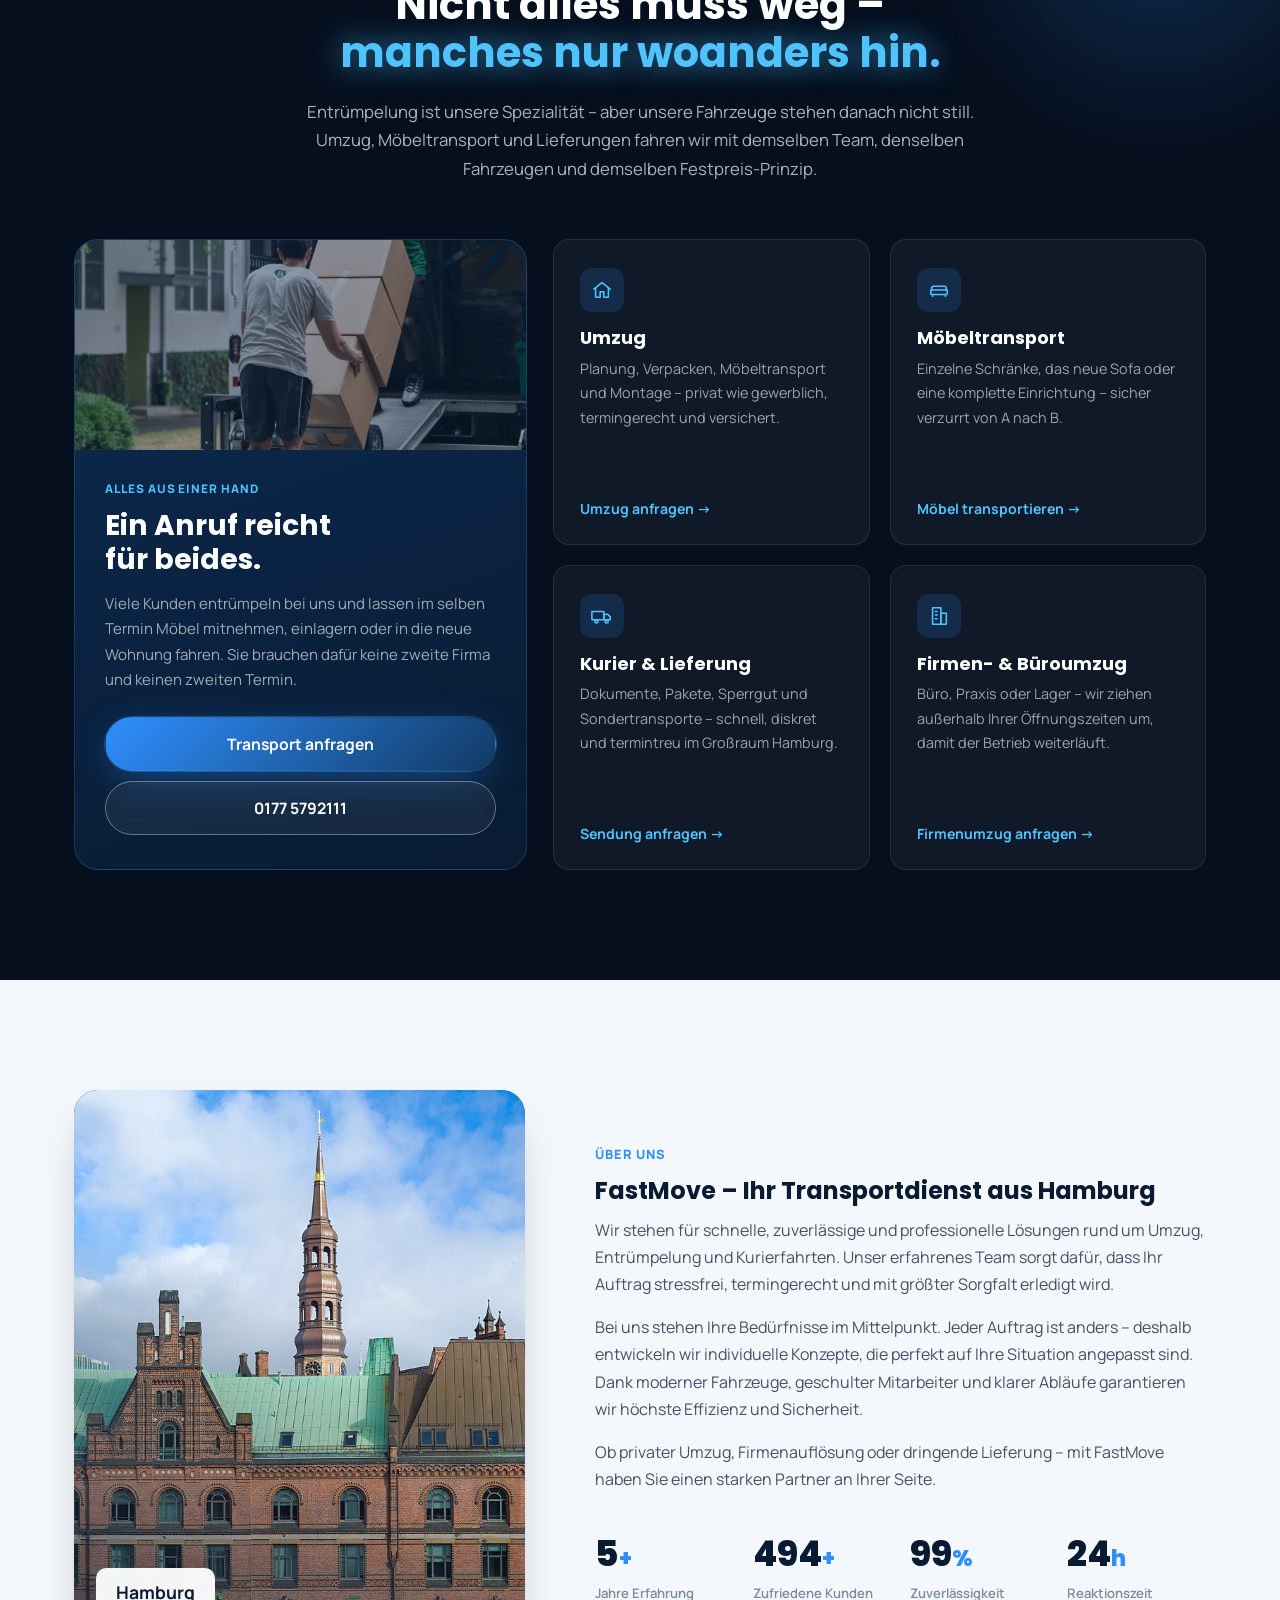
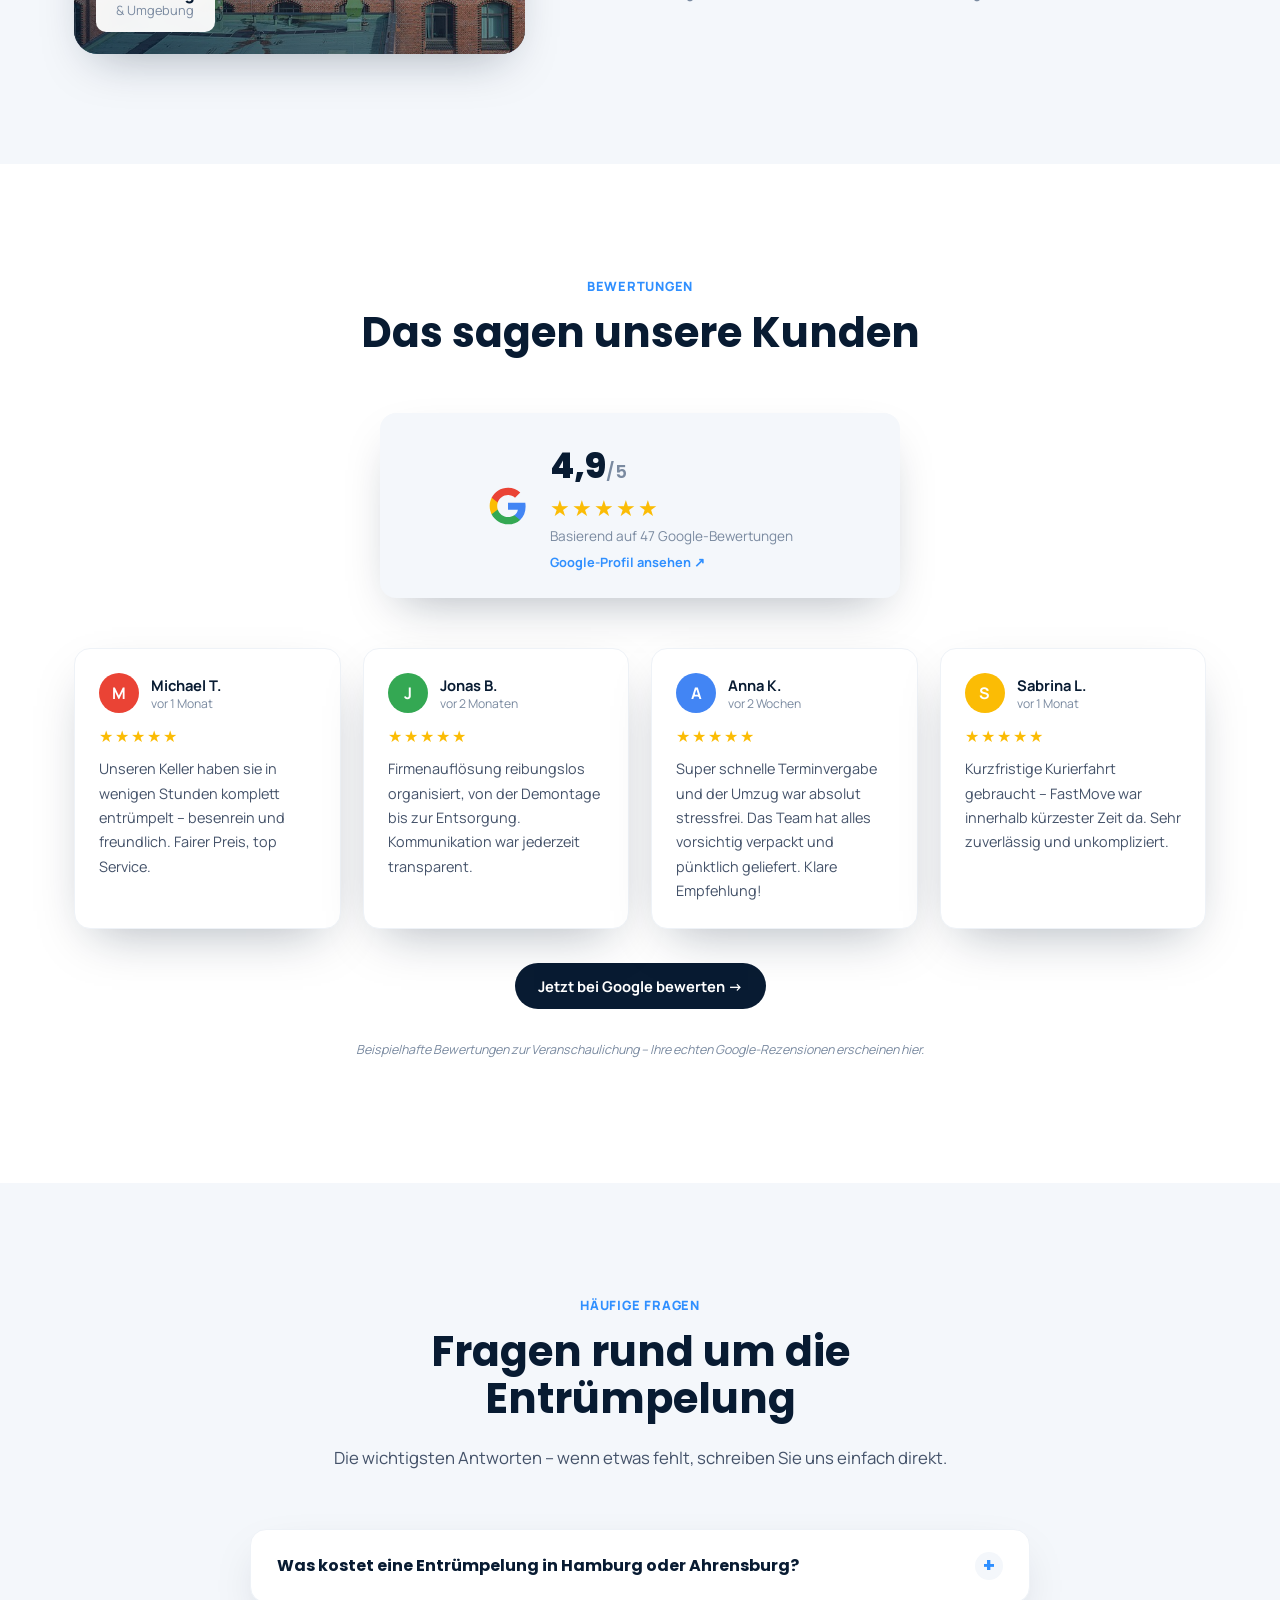
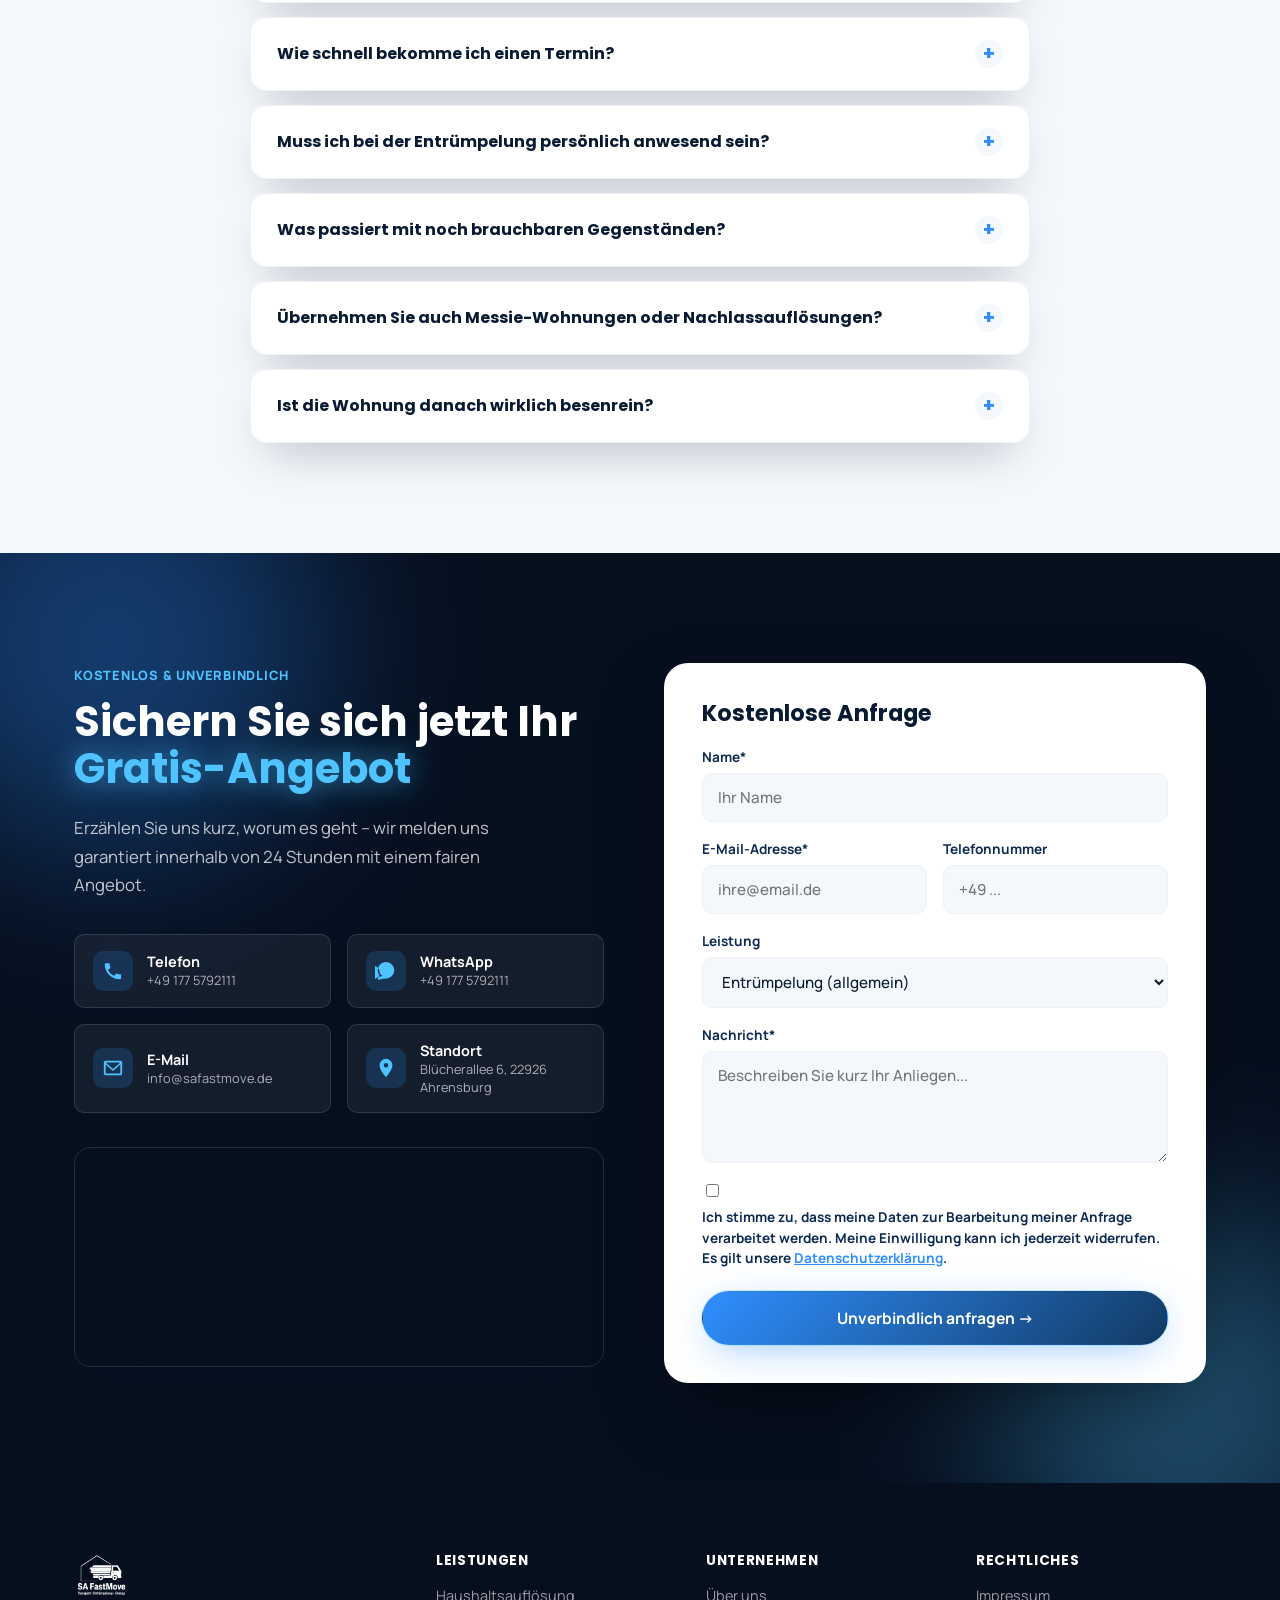
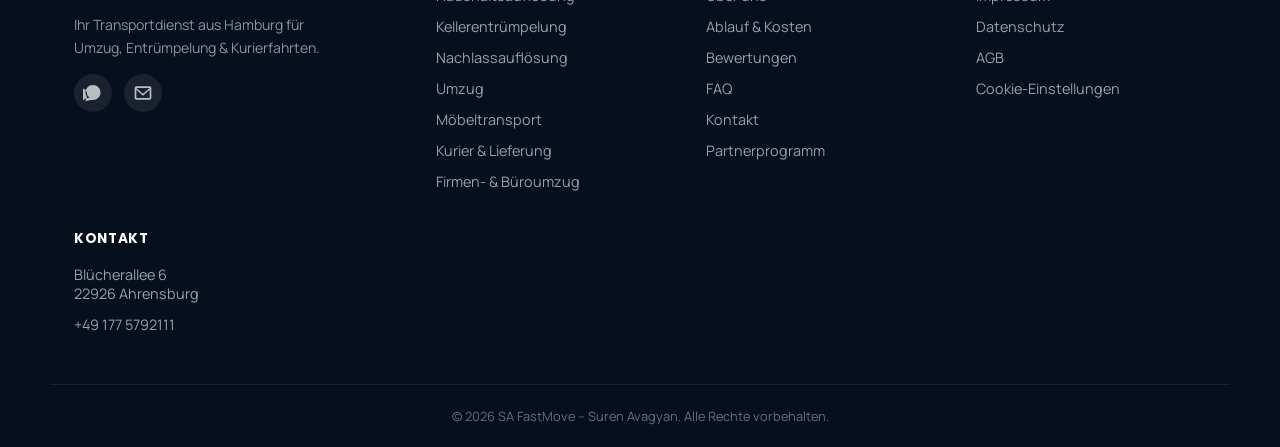
==== commit 6bb7db13: "Add public partner programme page Eigene Unterseite /partner/ mit Zielgruppen, Ablauf, Provision und" ====
--- a/index.html
+++ b/index.html
@@ -792,6 +792,7 @@
       <a href="#bewertungen">Bewertungen</a>
       <a href="#faq">FAQ</a>
       <a href="#kontakt">Kontakt</a>
+      <a href="partner/">Partnerprogramm</a>
     </div>
     <div class="footer-col">
       <h4>Rechtliches</h4>
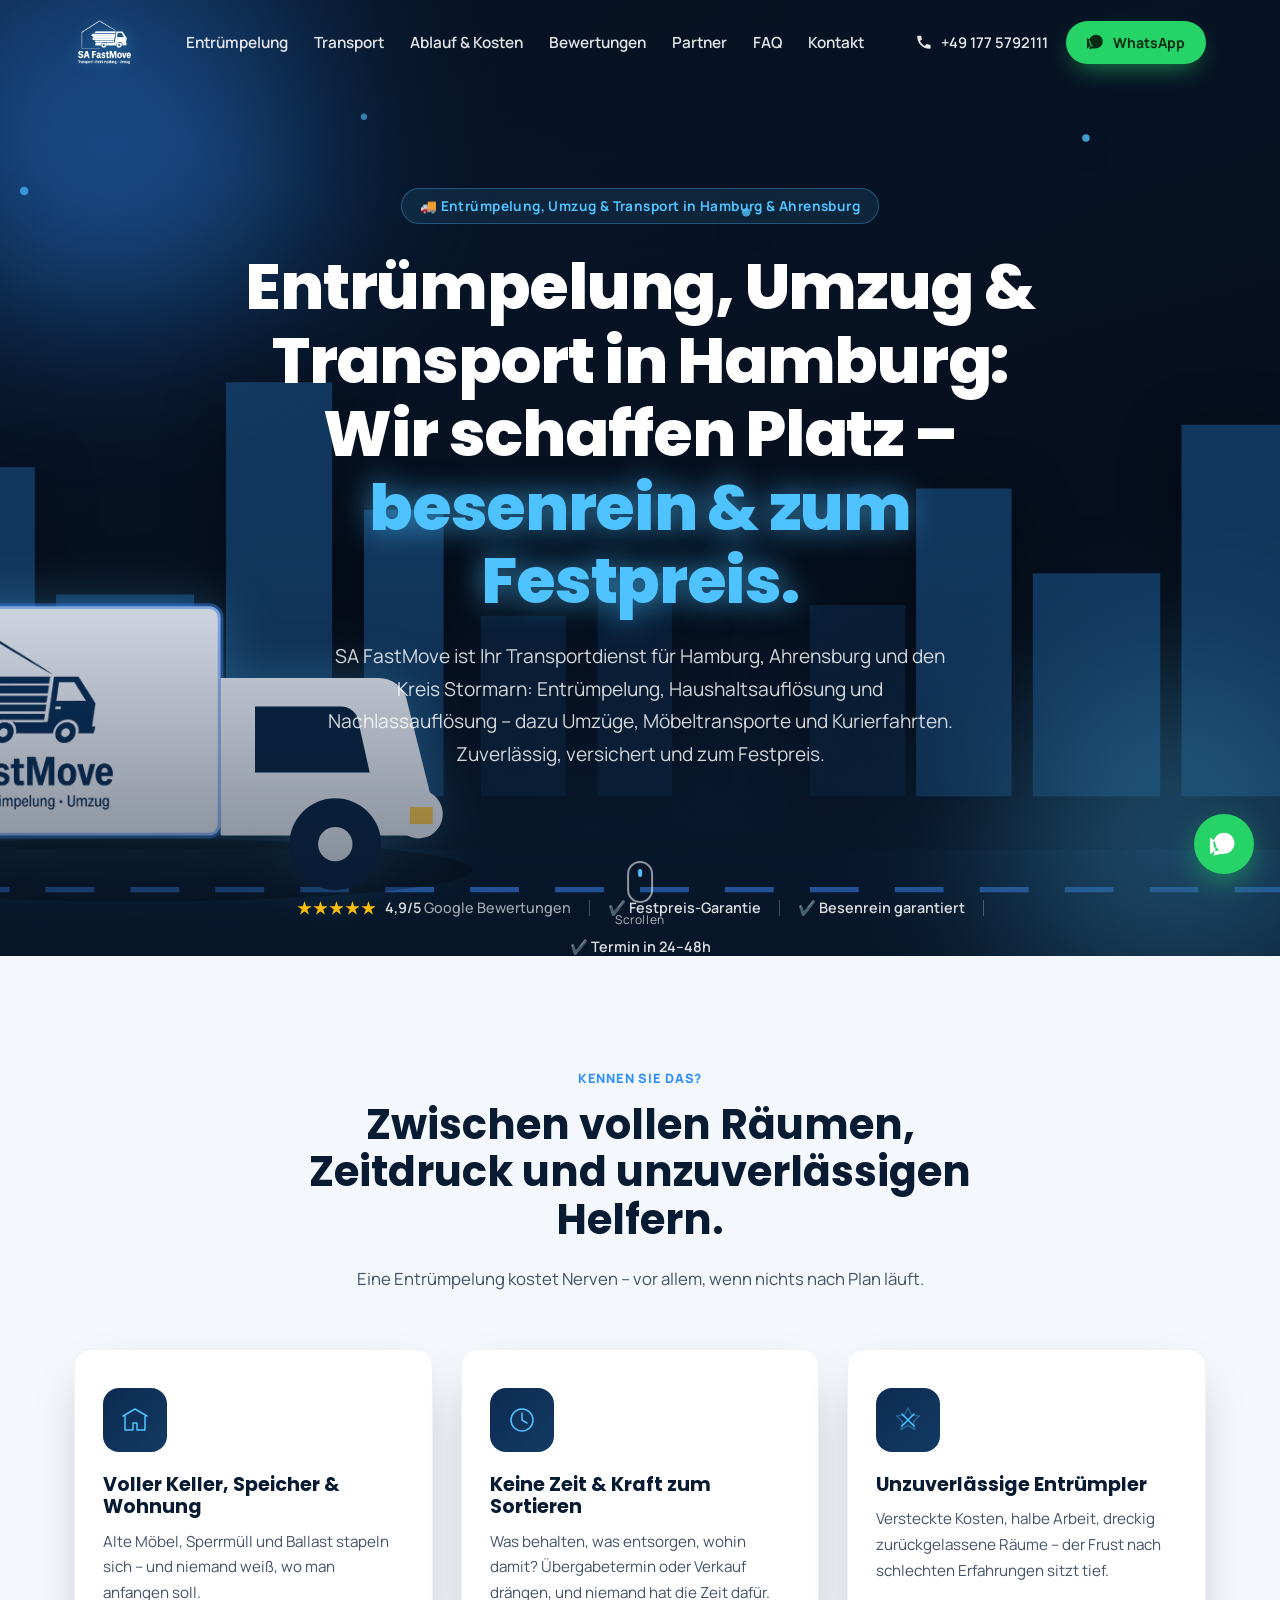
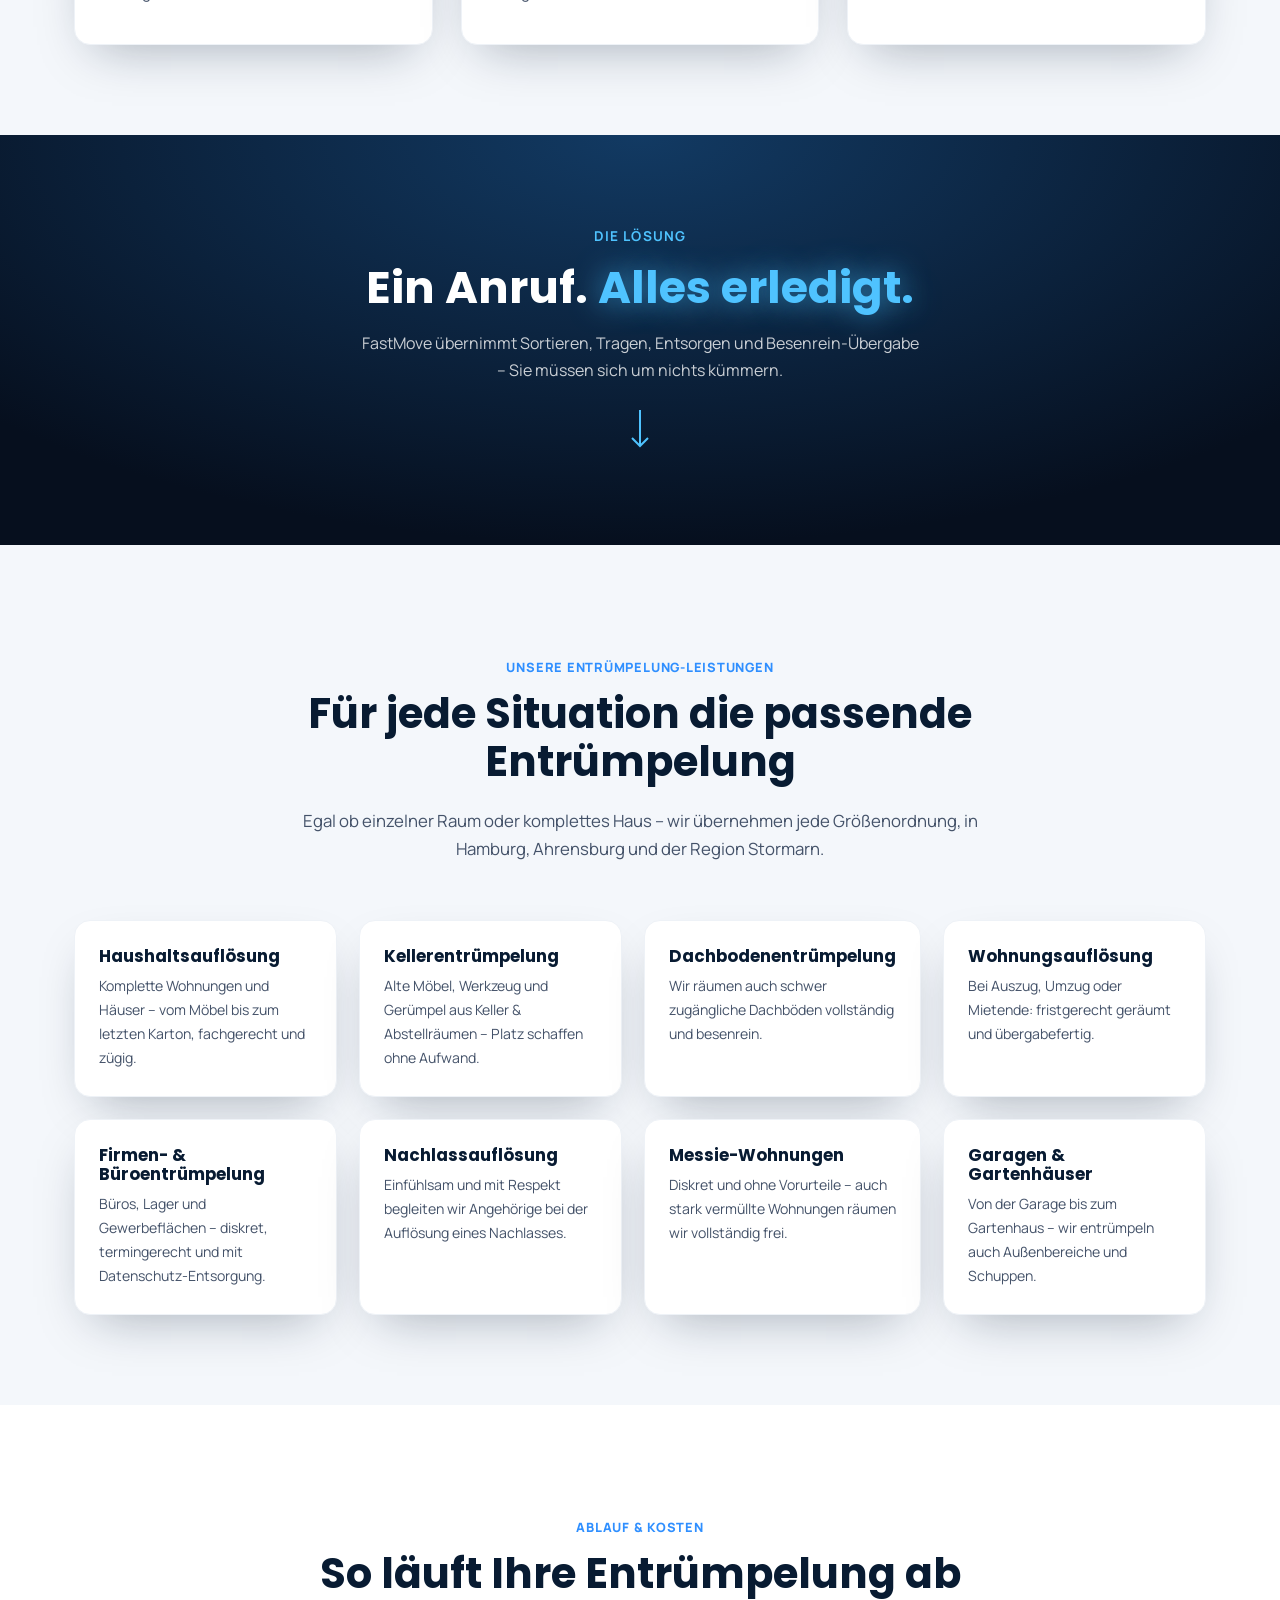
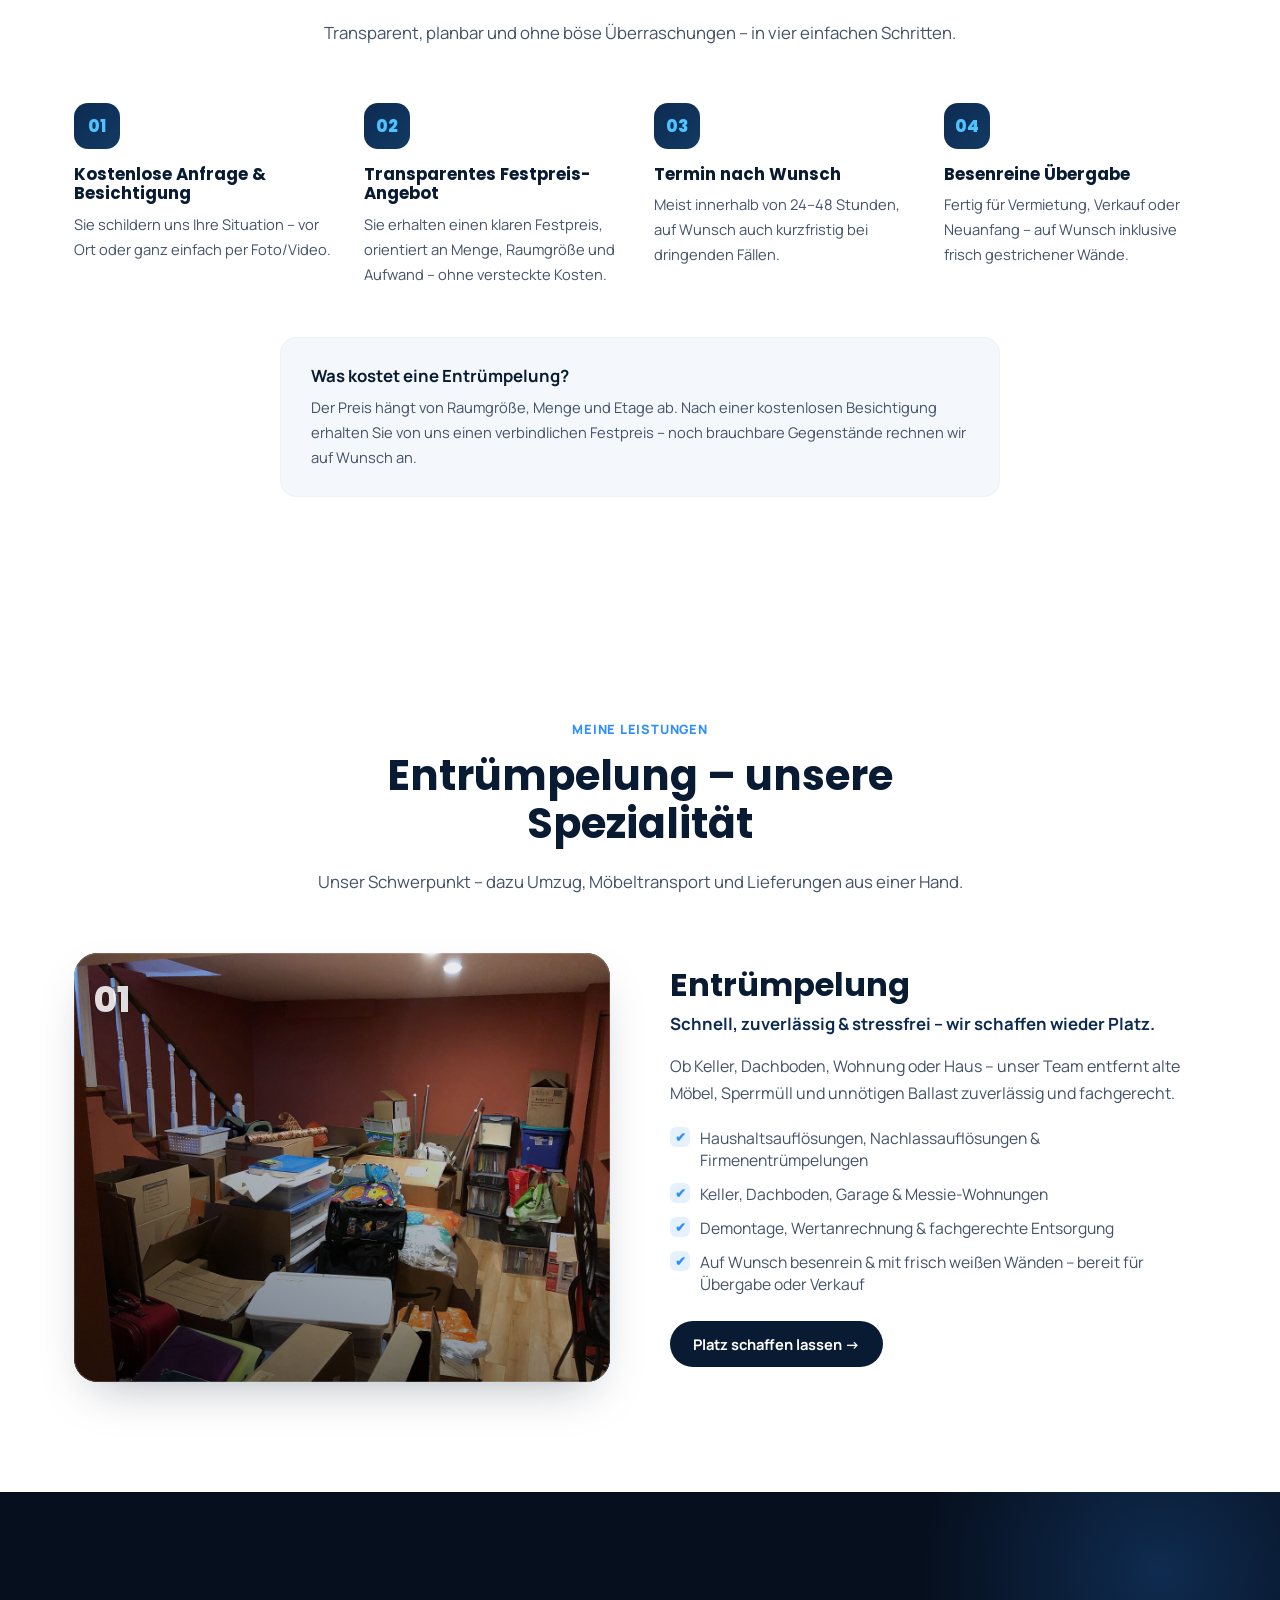
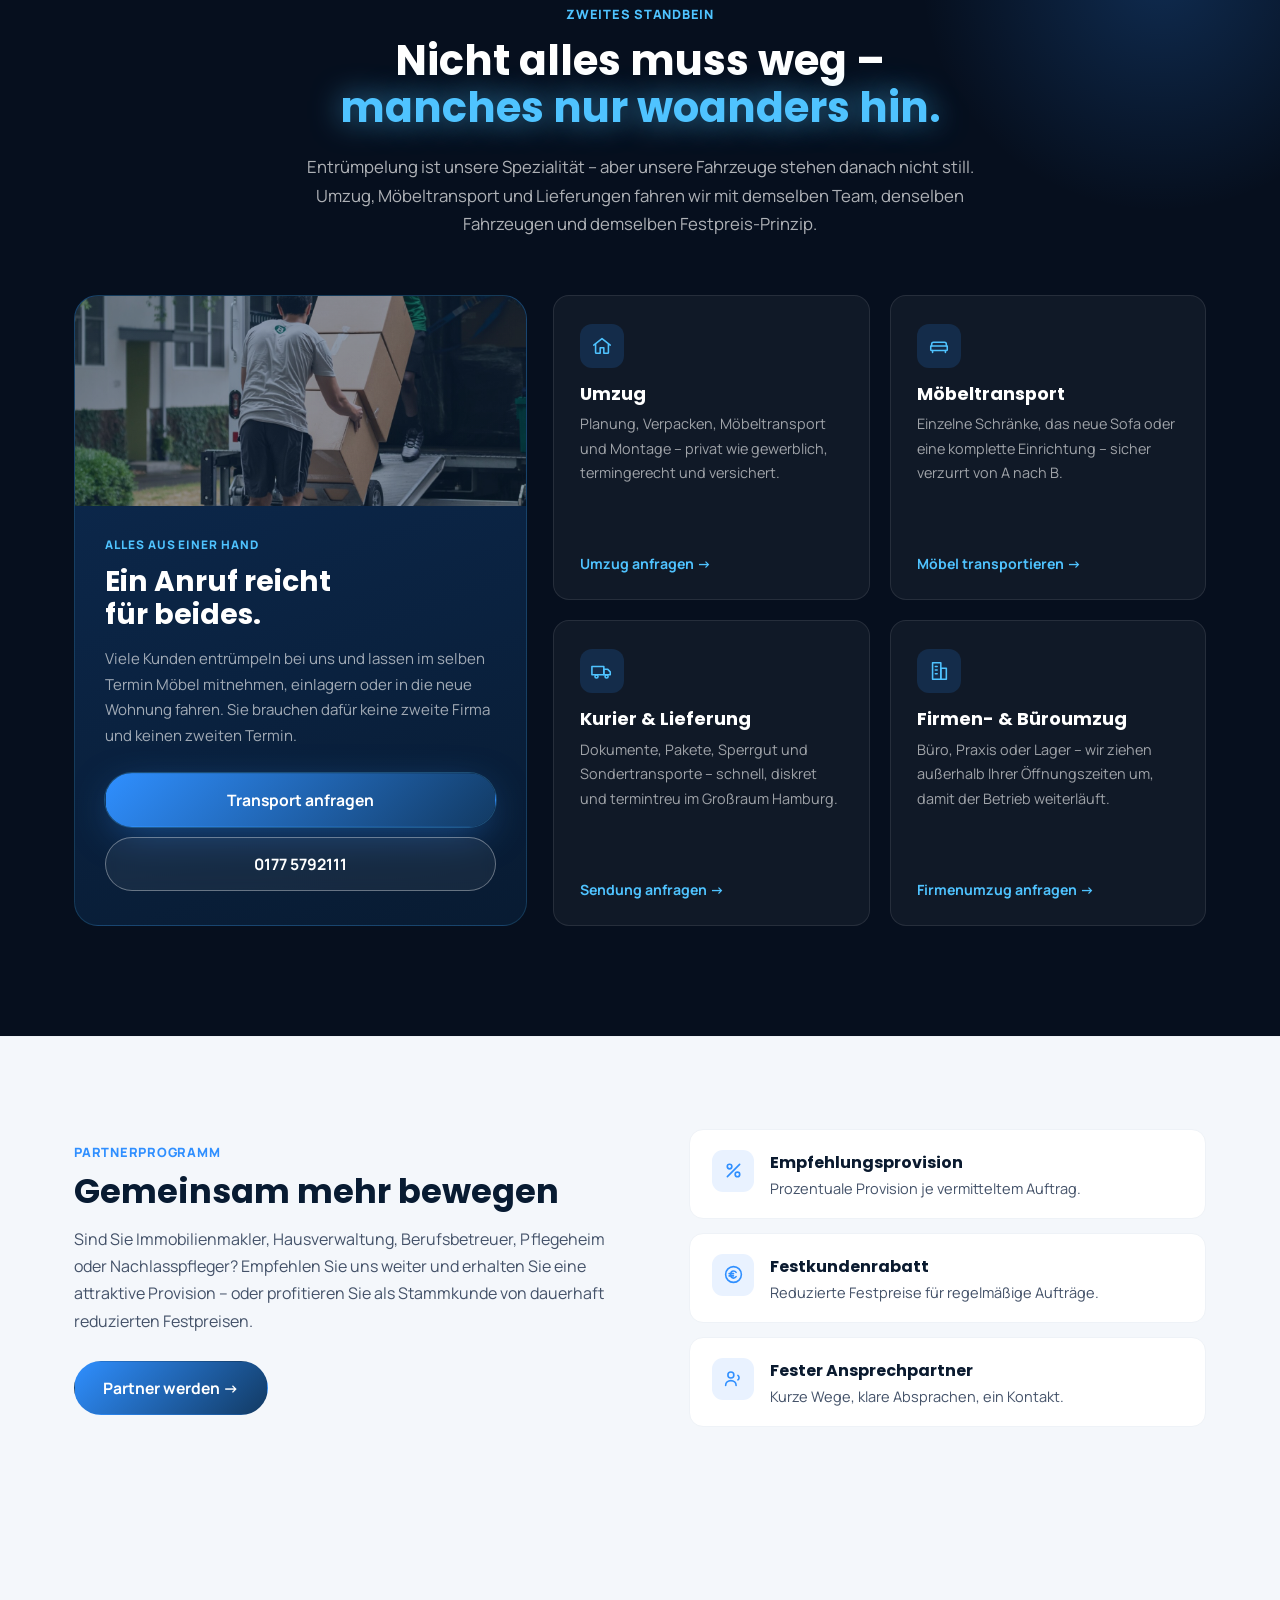
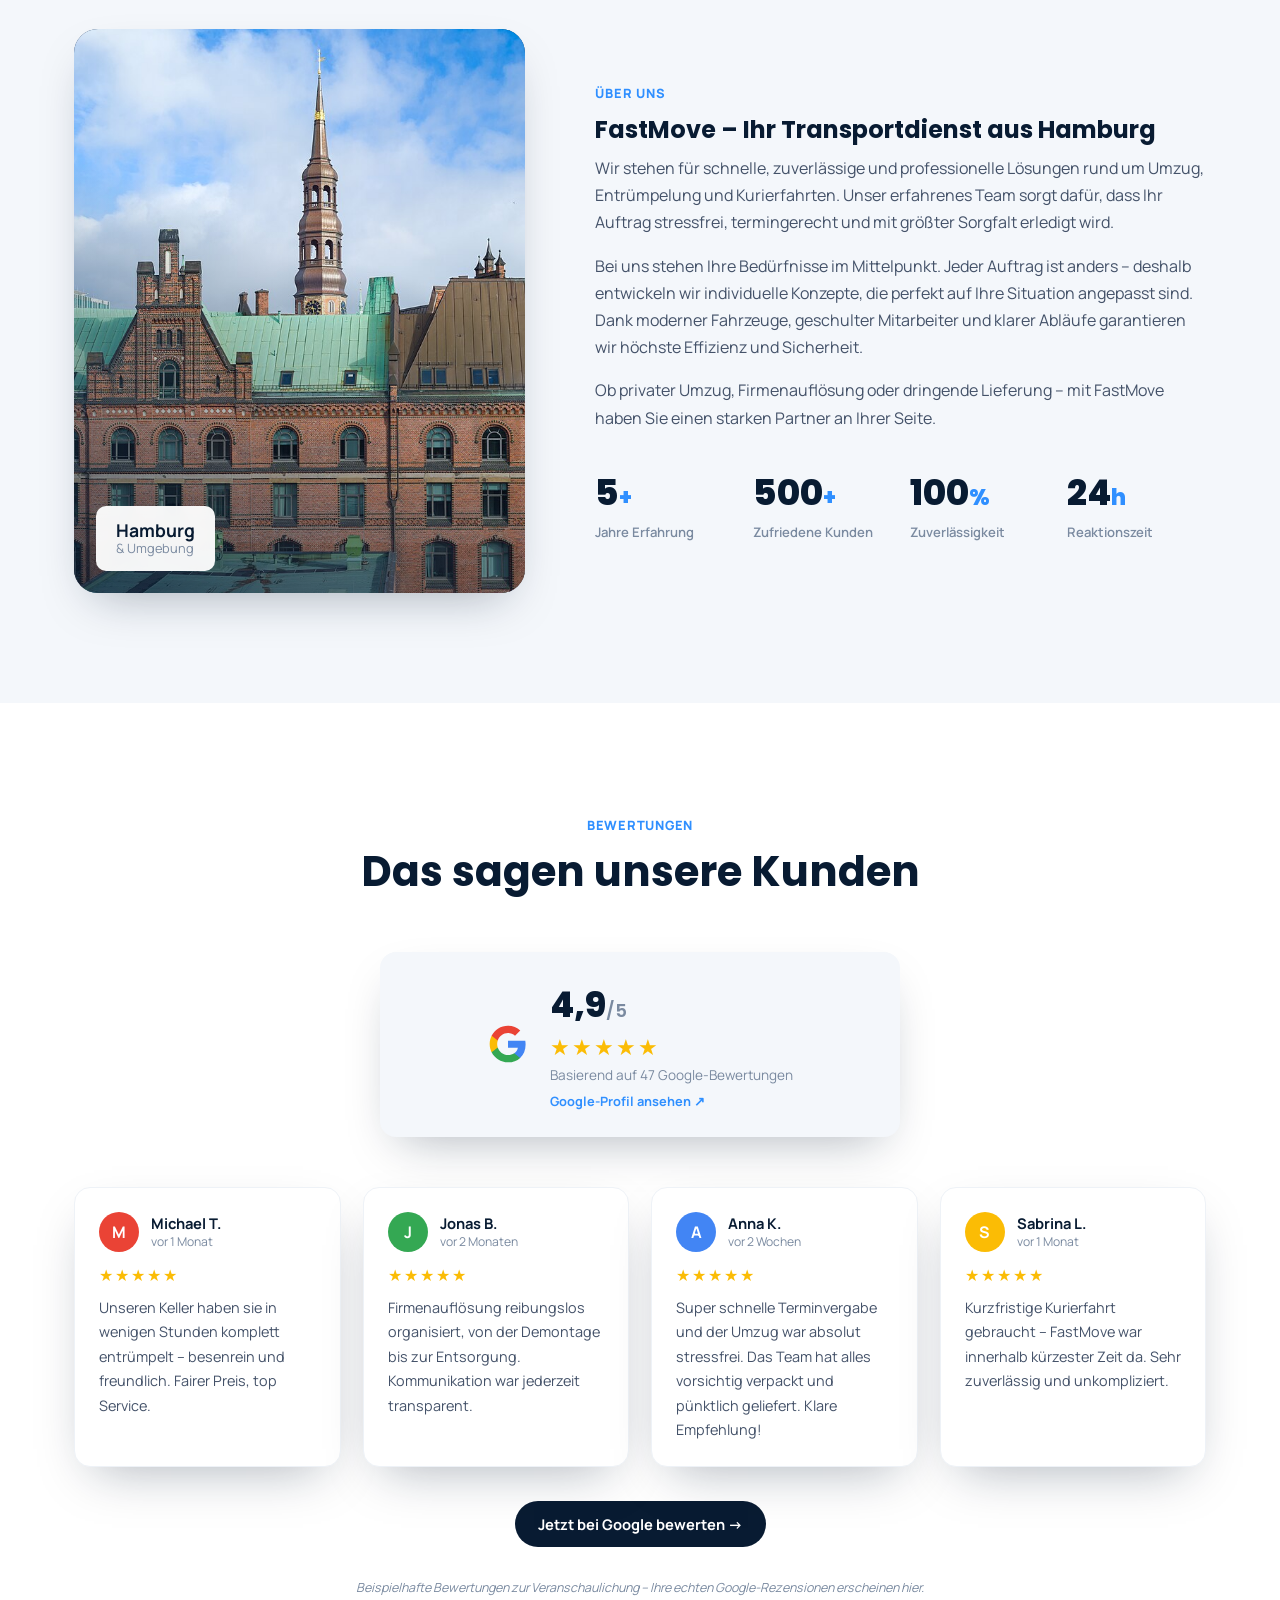
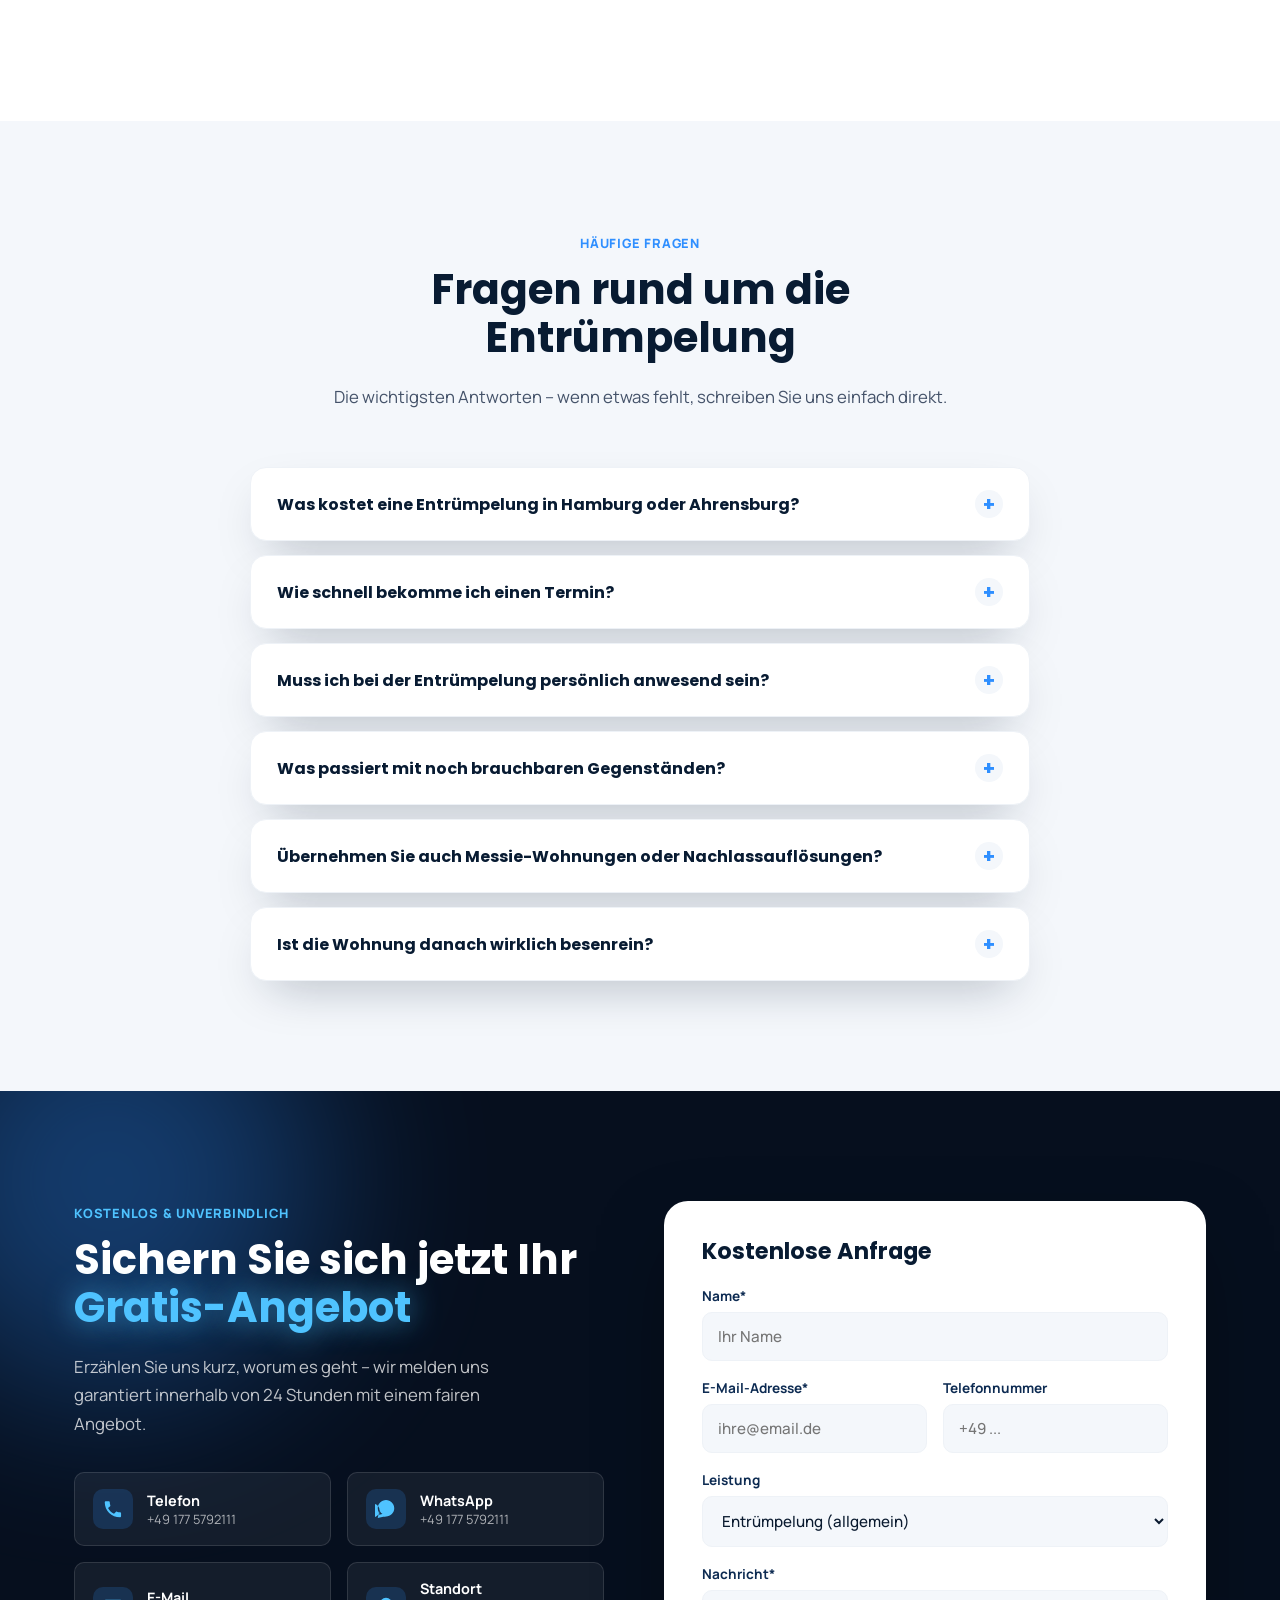
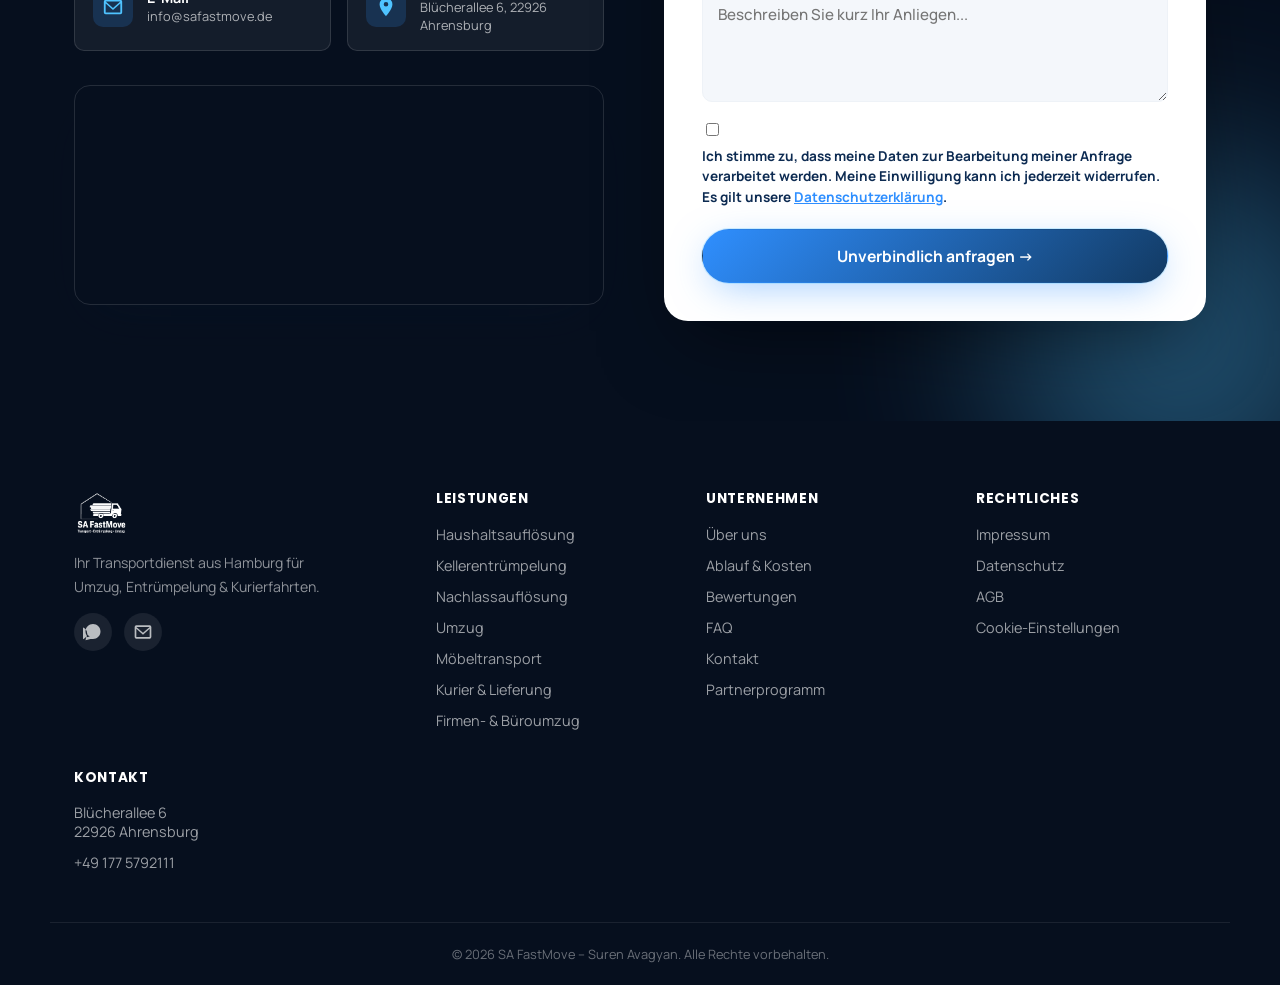
==== commit a2f57087: "Rework partner programme after client feedback Partnerseite nach der Vorlage des Kunden neu aufgebau" ====
--- a/index.html
+++ b/index.html
@@ -3,7 +3,7 @@
 <head>
 <meta charset="UTF-8">
 <meta name="viewport" content="width=device-width, initial-scale=1.0, viewport-fit=cover">
-<title>Entrümpelung Hamburg & Ahrensburg | Festpreis & besenrein – FastMove</title>
+<title>Entrümpelung, Umzug & Transport Hamburg & Ahrensburg | SA FastMove</title>
 <meta name="description" content="Entrümpelung in Hamburg & Ahrensburg: Haushaltsauflösung, Keller, Dachboden, Wohnung, Nachlass & Messie-Wohnungen. Festpreis, besenrein, kostenlose Besichtigung. Dazu Umzug & Kurierdienst. Jetzt anfragen.">
 <meta name="keywords" content="Entrümpelung Hamburg, Entrümpelung Ahrensburg, Haushaltsauflösung Hamburg, Kellerentrümpelung, Wohnungsauflösung, Nachlassauflösung, Entrümpelung Kosten, Entrümpelungsfirma Hamburg">
 <link rel="canonical" href="https://www.safastmove.de/">
@@ -121,6 +121,7 @@
       <a href="#transport" class="nav-link">Transport</a>
       <a href="#ablauf" class="nav-link">Ablauf &amp; Kosten</a>
       <a href="#bewertungen" class="nav-link">Bewertungen</a>
+      <a href="#partnerprogramm" class="nav-link">Partner</a>
       <a href="#faq" class="nav-link">FAQ</a>
       <a href="#kontakt" class="nav-link">Kontakt</a>
     </nav>
@@ -208,9 +209,9 @@
   </div>
 
   <div class="container hero-content">
-    <span class="eyebrow reveal">🧹 Entrümpelung Nr. 1 in Hamburg &amp; Ahrensburg</span>
-    <h1 class="hero-title reveal">Entrümpelung Hamburg:<br>Wir schaffen Platz – <span class="text-glow">besenrein &amp; zum Festpreis.</span></h1>
-    <p class="hero-sub reveal">Haushaltsauflösung, Keller, Dachboden, Wohnung oder Nachlass: Wir entrümpeln schnell, zuverlässig und diskret – mit kostenloser Besichtigung und transparentem Festpreis. Dazu Umzug &amp; Kurierdienst aus einer Hand.</p>
+    <span class="eyebrow reveal">🚚 Entrümpelung, Umzug &amp; Transport in Hamburg &amp; Ahrensburg</span>
+    <h1 class="hero-title reveal">Entrümpelung, Umzug &amp; Transport in Hamburg:<br>Wir schaffen Platz – <span class="text-glow">besenrein &amp; zum Festpreis.</span></h1>
+    <p class="hero-sub reveal">SA FastMove ist Ihr Transportdienst für Hamburg, Ahrensburg und den Kreis Stormarn: Entrümpelung, Haushaltsauflösung und Nachlassauflösung – dazu Umzüge, Möbeltransporte und Kurierfahrten. Zuverlässig, versichert und zum Festpreis.</p>
 
     <div class="hero-cta-row reveal">
       <a href="#kontakt" class="btn btn-primary btn-glow">Kostenlose Entrümpelung anfragen</a>
@@ -468,6 +469,32 @@
           <p>Büro, Praxis oder Lager – wir ziehen außerhalb Ihrer Öffnungszeiten um, damit der Betrieb weiterläuft.</p>
           <a href="https://wa.me/491775792111?text=Hallo%20FastMove%2C%20ich%20interessiere%20mich%20f%C3%BCr%20einen%20Firmenumzug." target="_blank" rel="noopener" class="transport-link">Firmenumzug anfragen →</a>
         </article>
+      </div>
+    </div>
+  </div>
+</section>
+
+<!-- ===== PARTNERPROGRAMM ===== -->
+<section class="partnerband" id="partnerprogramm">
+  <div class="container partnerband-grid">
+    <div class="reveal">
+      <span class="kicker">Partnerprogramm</span>
+      <h2>Gemeinsam mehr bewegen</h2>
+      <p class="pb-lead">Sind Sie Immobilienmakler, Hausverwaltung, Berufsbetreuer, Pflegeheim oder Nachlasspfleger? Empfehlen Sie uns weiter und erhalten Sie eine attraktive Provision &ndash; oder profitieren Sie als Stammkunde von dauerhaft reduzierten Festpreisen.</p>
+      <a href="partner/" class="btn btn-primary">Partner werden &rarr;</a>
+    </div>
+    <div class="pb-cards reveal">
+      <div class="pb-card">
+        <i><svg viewBox="0 0 24 24" fill="none" stroke="currentColor" stroke-width="1.9" stroke-linecap="round"><path d="M19 5L5 19"/><circle cx="7.5" cy="7.5" r="2.6"/><circle cx="16.5" cy="16.5" r="2.6"/></svg></i>
+        <span><b>Empfehlungsprovision</b><span>Prozentuale Provision je vermitteltem Auftrag.</span></span>
+      </div>
+      <div class="pb-card">
+        <i><svg viewBox="0 0 24 24" fill="none" stroke="currentColor" stroke-width="1.8" stroke-linecap="round" stroke-linejoin="round"><circle cx="12" cy="12" r="9"/><path d="M15 9.5c-.6-1-1.8-1.6-3-1.6-1.9 0-3.2 1.4-3.2 4.1s1.3 4.1 3.2 4.1c1.2 0 2.4-.6 3-1.6"/><path d="M7 11h5M7 13.6h5"/></svg></i>
+        <span><b>Festkundenrabatt</b><span>Reduzierte Festpreise f&uuml;r regelm&auml;&szlig;ige Auftr&auml;ge.</span></span>
+      </div>
+      <div class="pb-card">
+        <i><svg viewBox="0 0 24 24" fill="none" stroke="currentColor" stroke-width="1.8" stroke-linecap="round" stroke-linejoin="round"><circle cx="9" cy="8" r="3.4"/><path d="M3 20c0-3.4 2.7-5.6 6-5.6s6 2.2 6 5.6"/><path d="M17 8.5a3 3 0 010 5"/></svg></i>
+        <span><b>Fester Ansprechpartner</b><span>Kurze Wege, klare Absprachen, ein Kontakt.</span></span>
       </div>
     </div>
   </div>
--- a/styles.css
+++ b/styles.css
@@ -29,6 +29,10 @@
 
   --shadow-soft: 0 20px 50px -20px rgba(8, 27, 50, 0.35);
   --shadow-glow: 0 0 0 1px rgba(79,195,255,0.25), 0 10px 40px -10px rgba(47,143,255,0.55);
+
+  --pb-bg: var(--off-white); --pb-card:#fff; --pb-rule: var(--gray-100);
+  --pb-acc: var(--blue-glow); --pb-tint:#e9f2ff; --pb-ink: var(--ink);
+  --pb-soft: var(--gray-700); --pb-head: var(--font-head);
 
   --ease: cubic-bezier(.16,.84,.44,1);
 }
@@ -612,3 +616,26 @@
   *{ animation-duration: .001ms !important; animation-iteration-count: 1 !important; transition-duration: .001ms !important; }
   html{ scroll-behavior:auto; }
 }
+
+/* ---------- Partnerprogramm-Teaser ---------- */
+.partnerband{ padding: 92px 0; background: var(--pb-bg); border-top:1px solid var(--pb-rule); }
+.partnerband-grid{ display:grid; grid-template-columns: 1.05fr .95fr; gap:44px; align-items:center; }
+.partnerband .kicker{ margin-bottom:12px; }
+.partnerband h2{ font-size: clamp(1.5rem,3vw,2.1rem); margin-bottom:14px; }
+.partnerband p.pb-lead{ color: var(--pb-soft); font-size:1rem; max-width:54ch; margin-bottom:26px; }
+.pb-cards{ display:grid; gap:14px; }
+.pb-card{
+  display:flex; gap:16px; align-items:flex-start;
+  background: var(--pb-card); border:1px solid var(--pb-rule); border-radius:14px; padding:20px 22px;
+  transition: transform .25s ease, border-color .25s ease;
+}
+.pb-card:hover{ transform: translateY(-4px); border-color: var(--pb-acc); }
+.pb-card i{
+  width:42px; height:42px; border-radius:11px; flex-shrink:0;
+  background: var(--pb-tint); color: var(--pb-acc);
+  display:flex; align-items:center; justify-content:center;
+}
+.pb-card svg{ width:21px; height:21px; }
+.pb-card b{ display:block; font-family: var(--pb-head); font-size:1rem; margin-bottom:3px; color: var(--pb-ink); }
+.pb-card span{ font-size:.91rem; color: var(--pb-soft); }
+@media (max-width: 880px){ .partnerband-grid{ grid-template-columns:1fr; gap:30px; } }
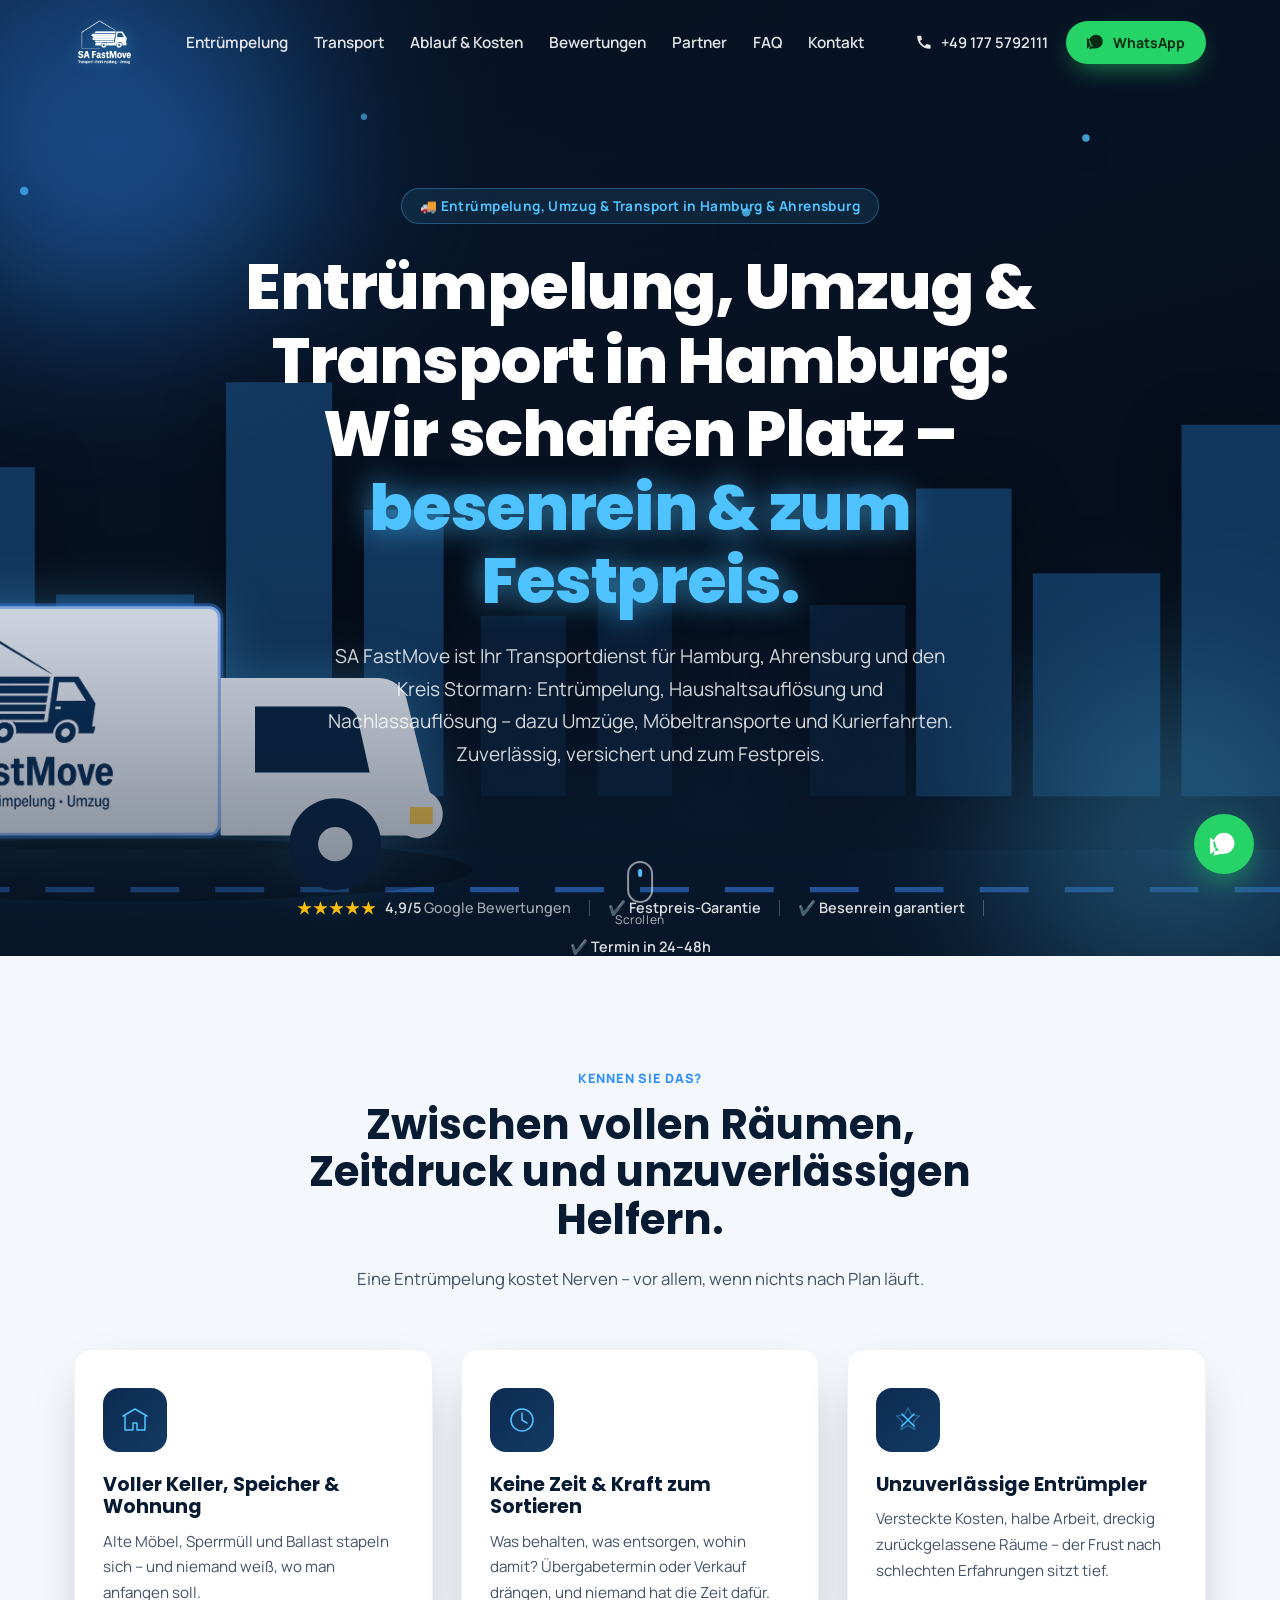
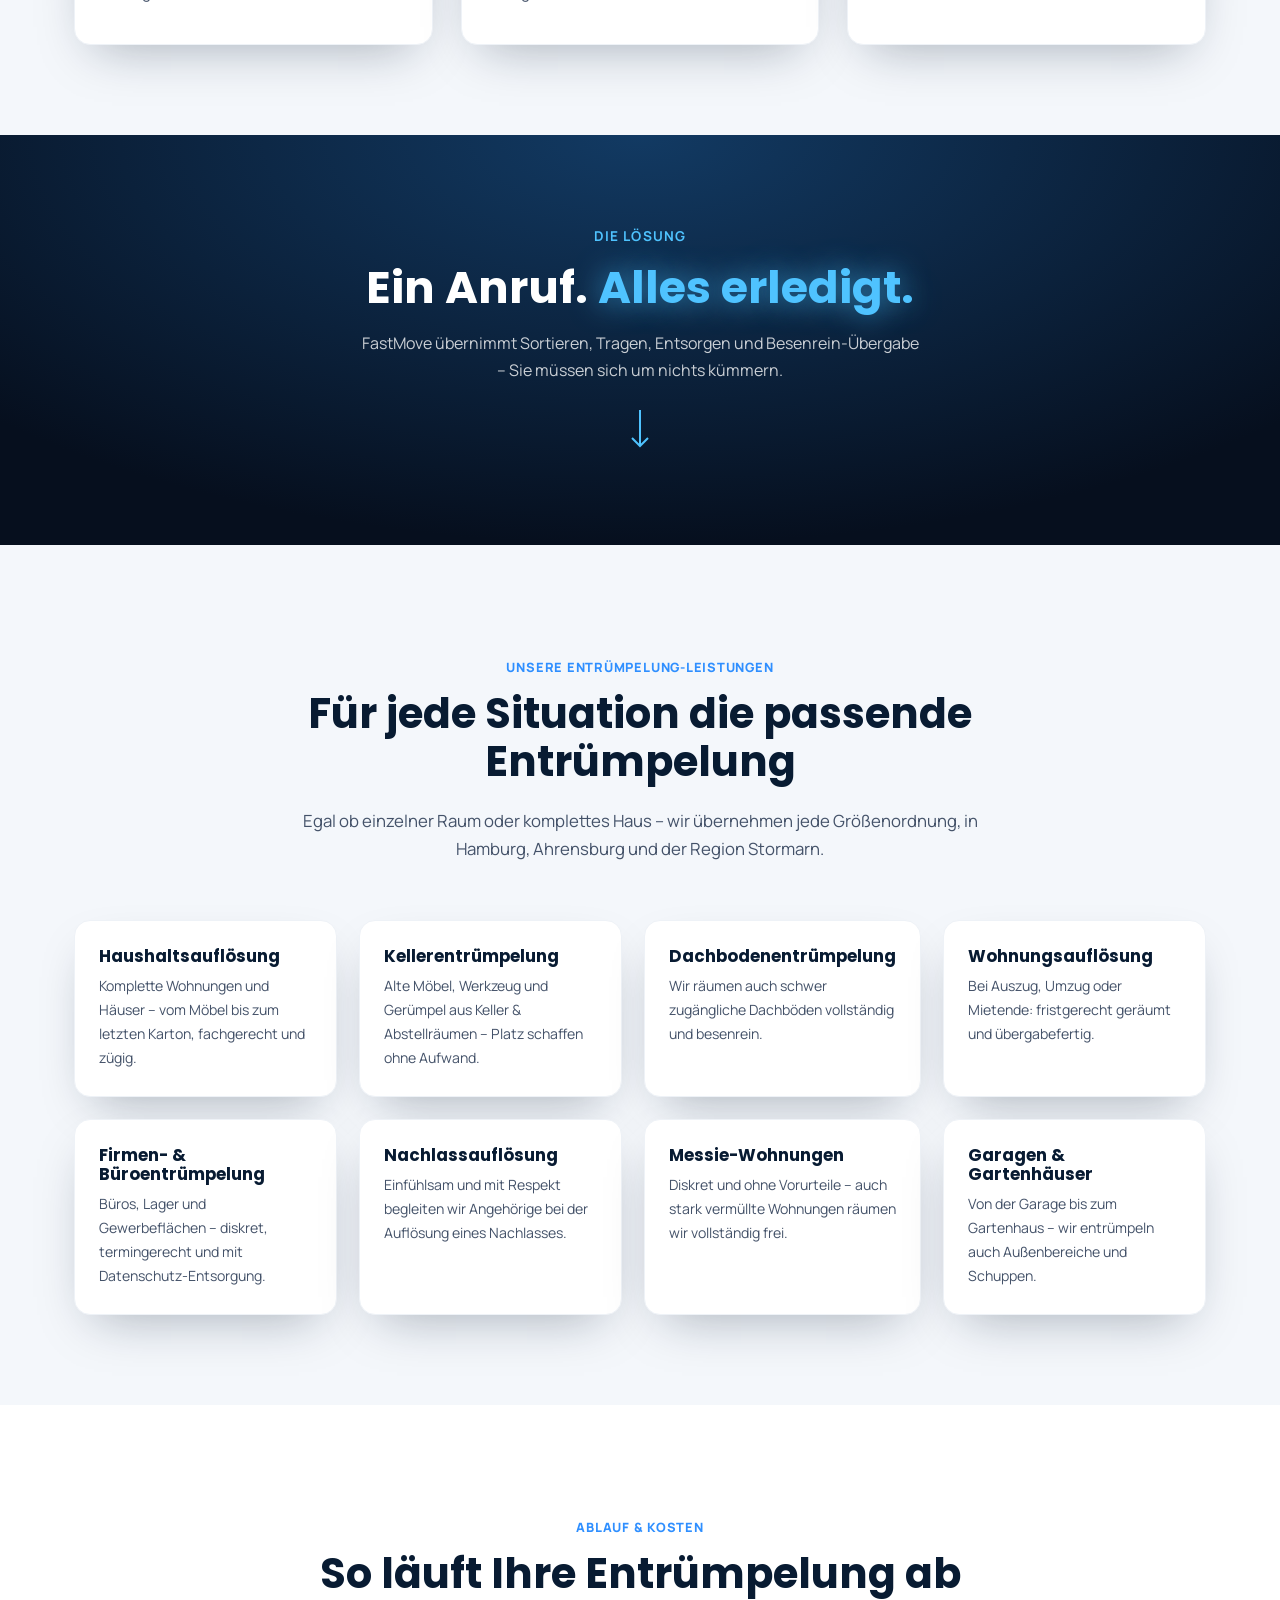
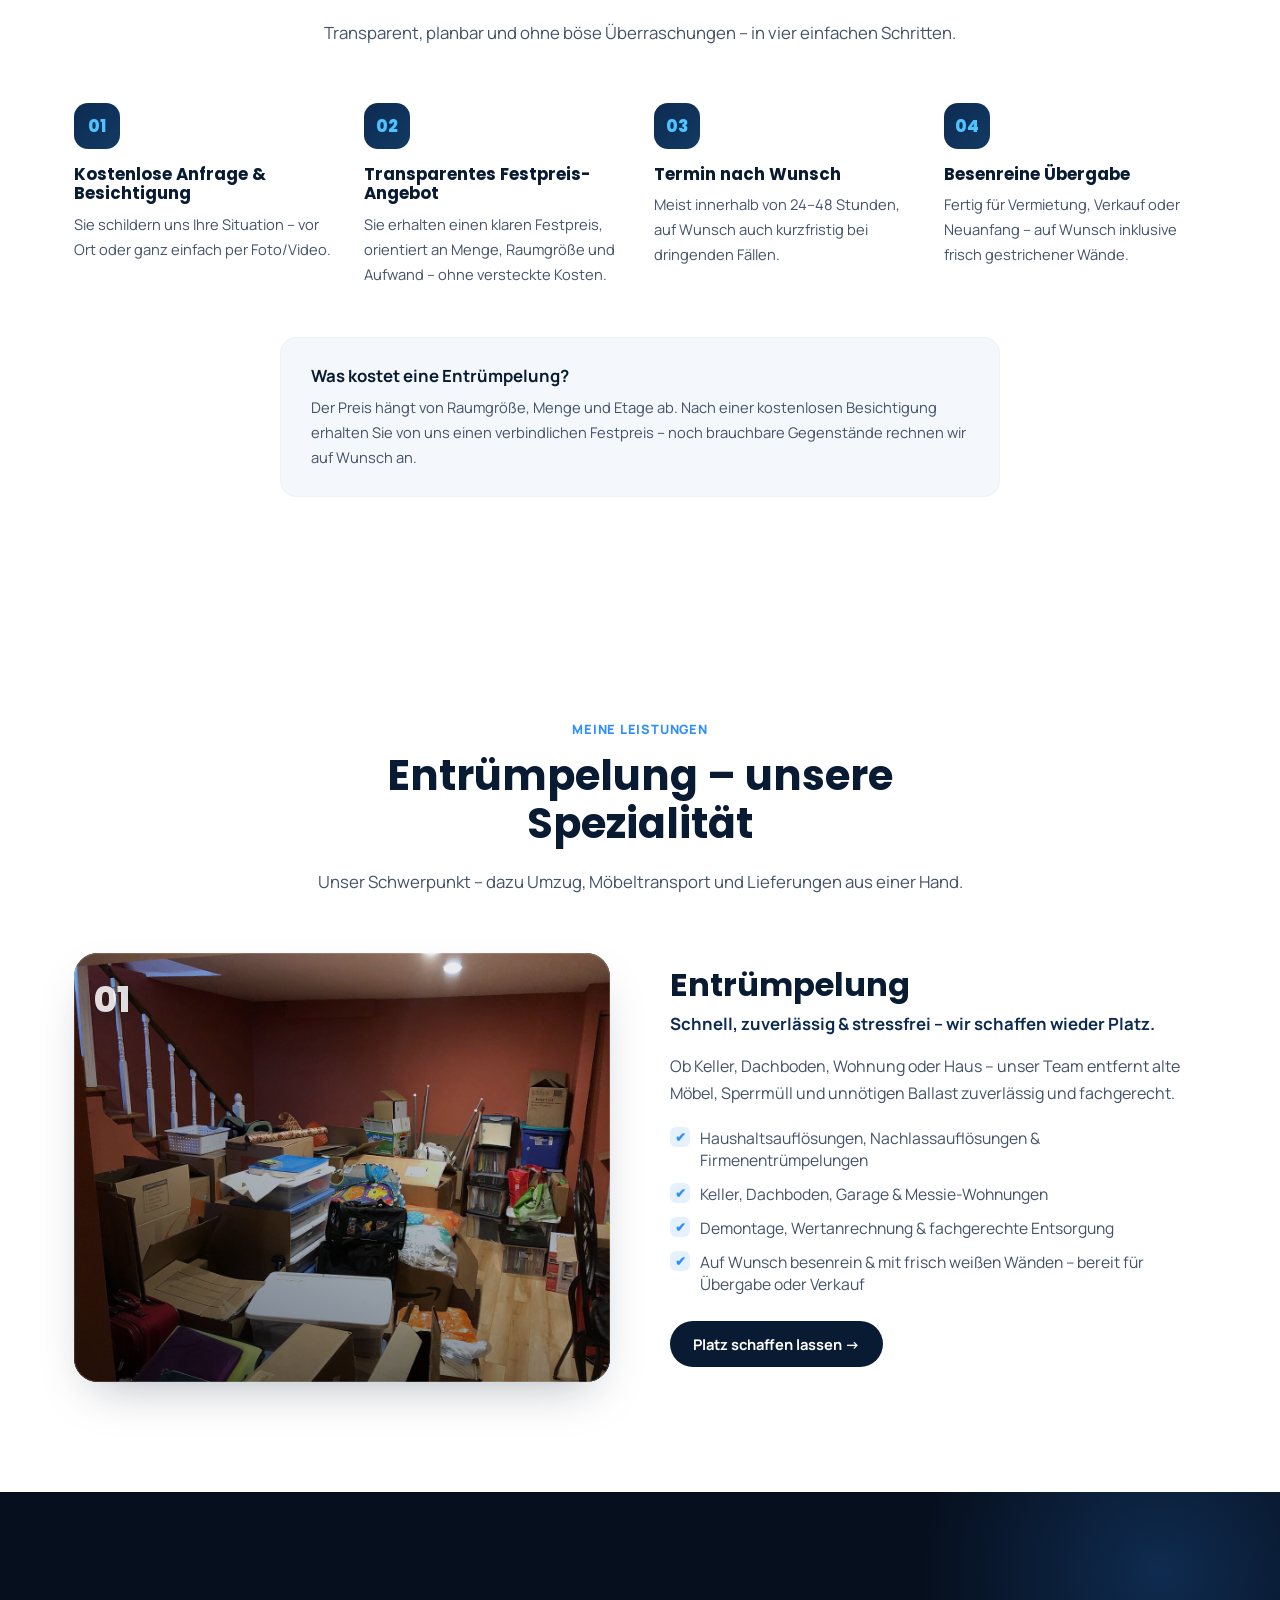
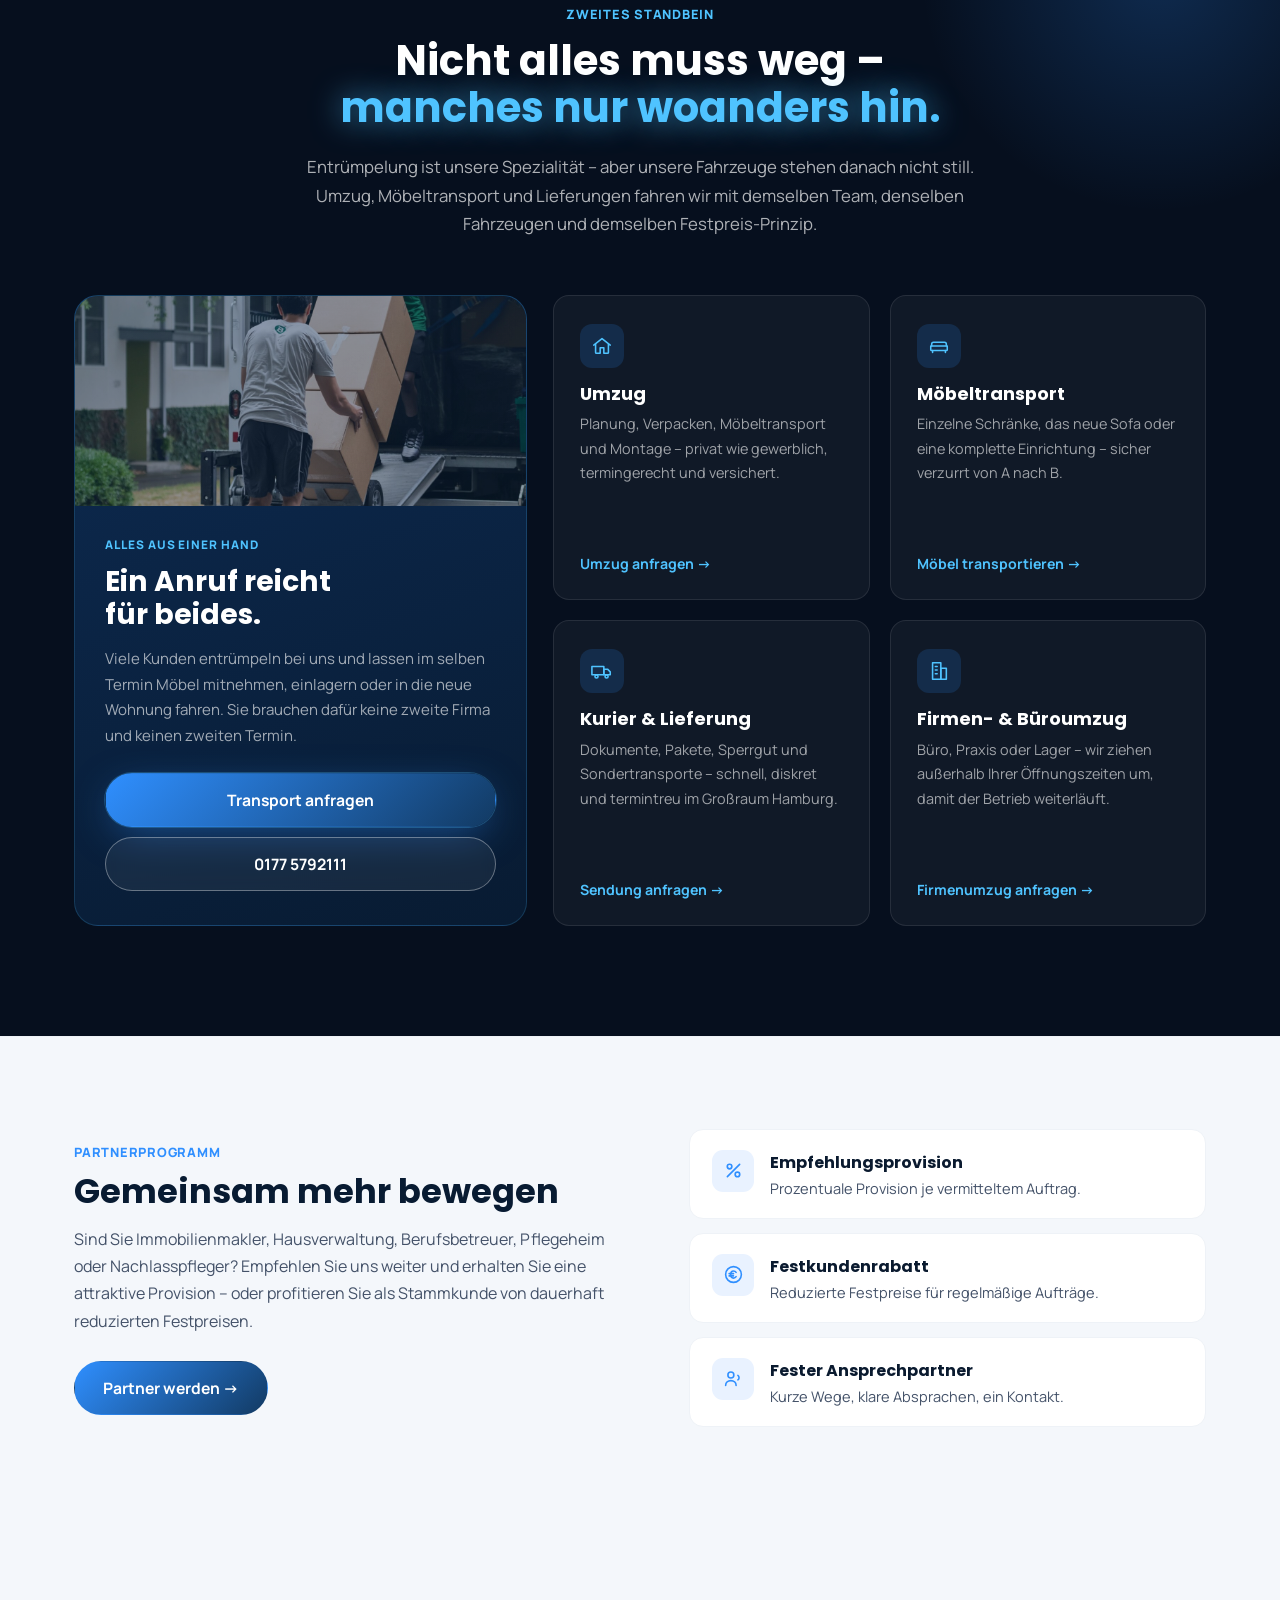
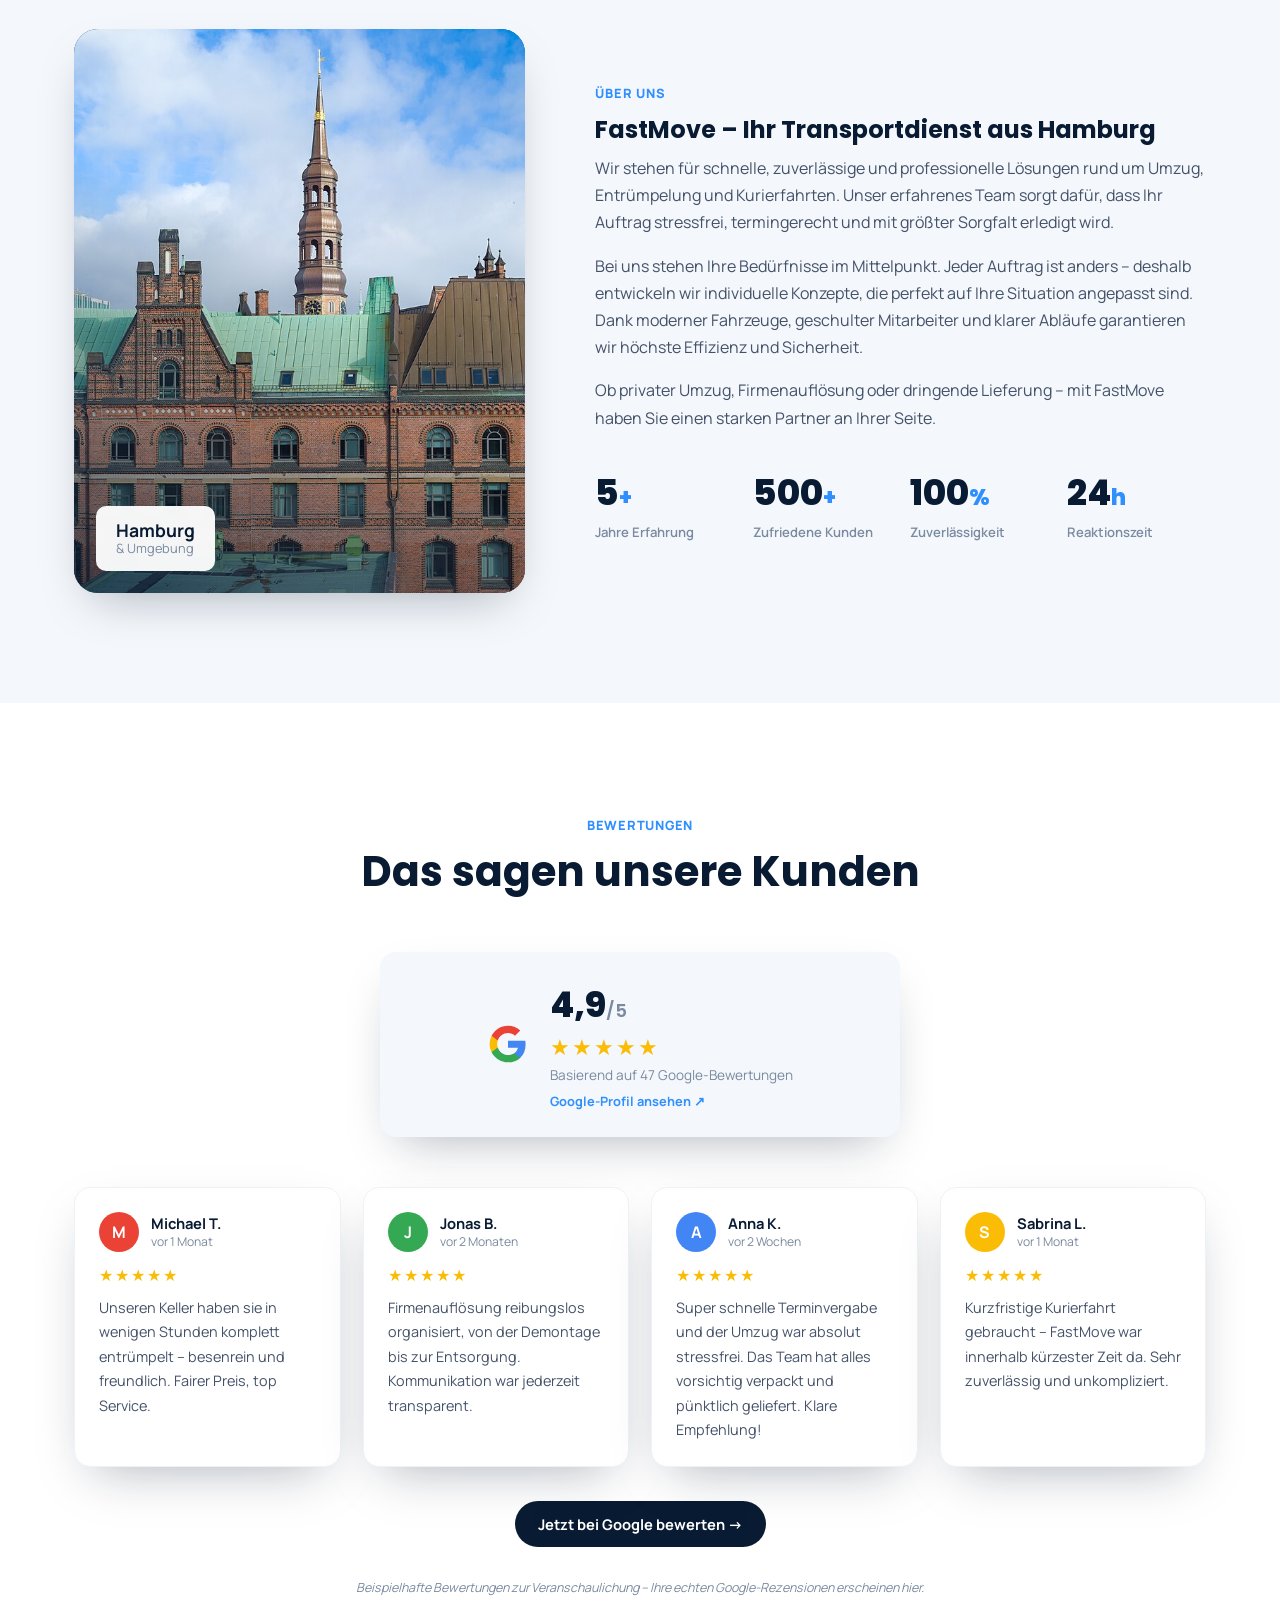
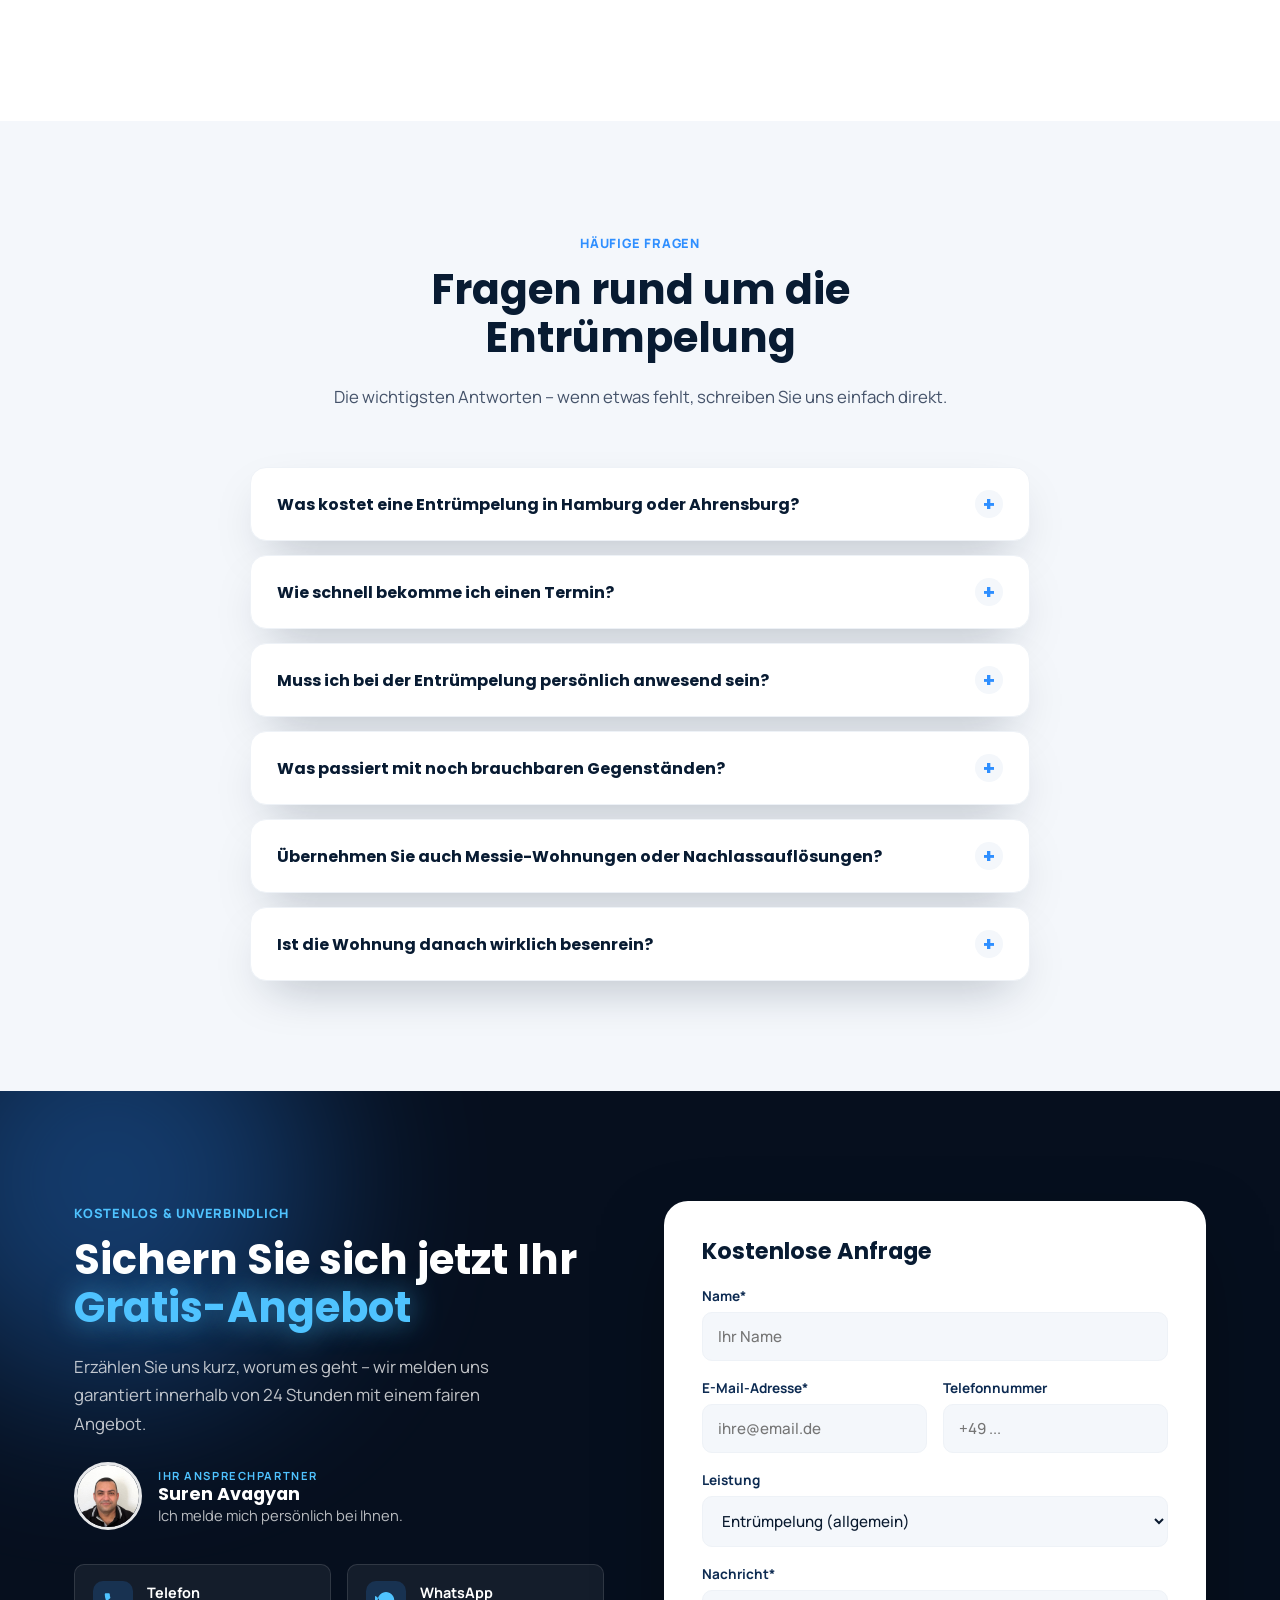
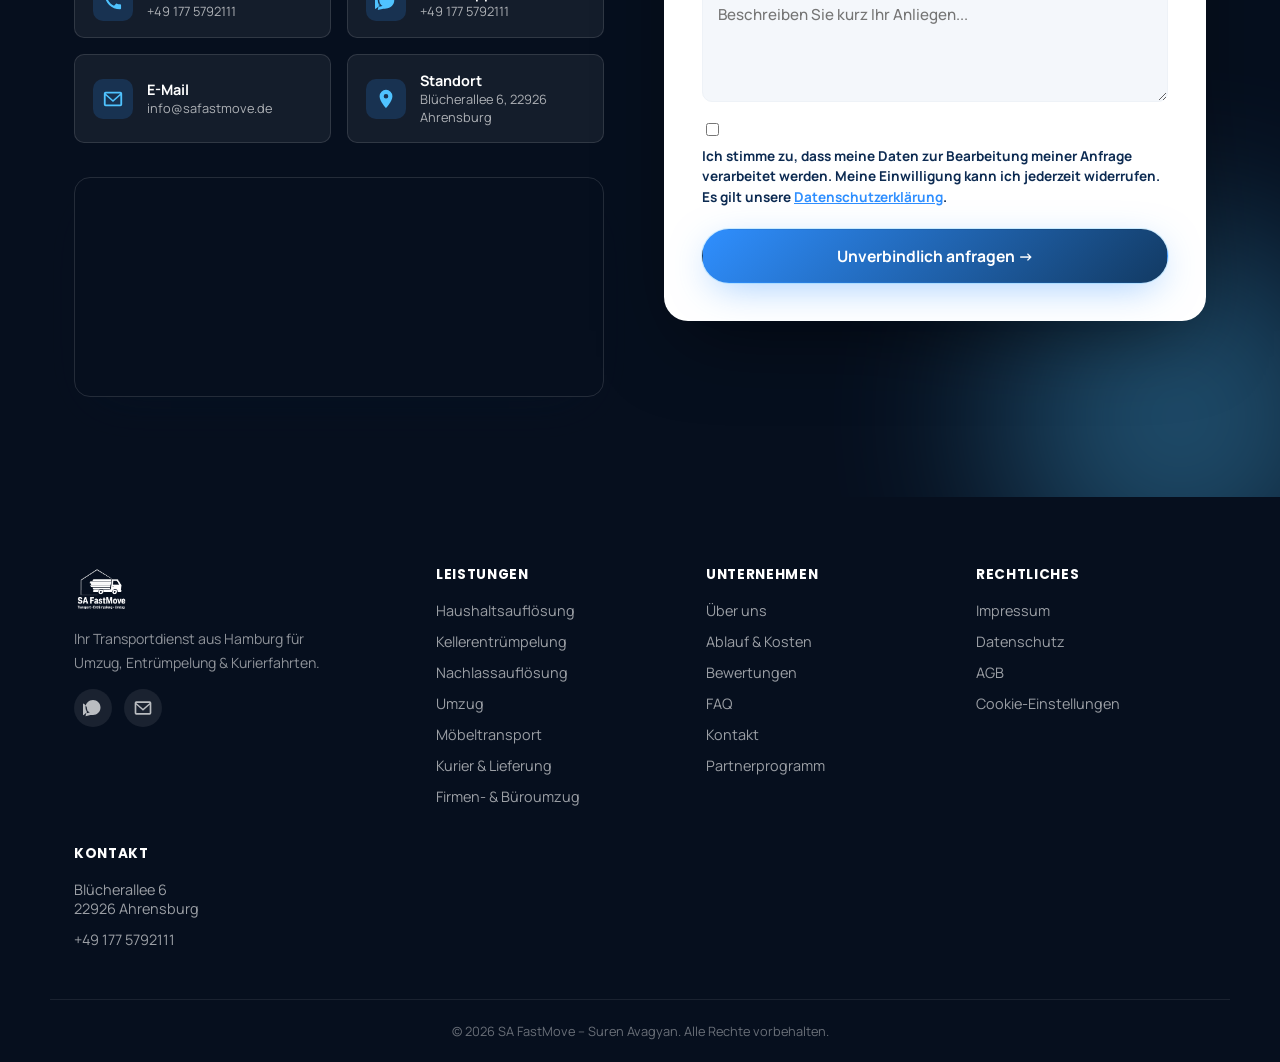
==== commit 7261bc10: "Show the contact person photo on the homepage and cap the loader at 2.5s Co-Authored-By: Claude Opus" ====
--- a/index.html
+++ b/index.html
@@ -26,7 +26,7 @@
 <link rel="preconnect" href="https://fonts.googleapis.com">
 <link rel="preconnect" href="https://fonts.gstatic.com" crossorigin>
 <link href="https://fonts.googleapis.com/css2?family=Manrope:wght@400;500;600;700;800&family=Poppins:wght@600;700;800;900&display=swap" rel="stylesheet">
-<link rel="stylesheet" href="styles.css">
+<link rel="stylesheet" href="styles.css?v=5">
 
 <!-- Local Business structured data (Google SEO) -->
 <script type="application/ld+json">
@@ -696,6 +696,11 @@
       <h2>Sichern Sie sich jetzt Ihr <span class="text-glow">Gratis-Angebot</span></h2>
       <p>Erzählen Sie uns kurz, worum es geht – wir melden uns garantiert innerhalb von 24 Stunden mit einem fairen Angebot.</p>
 
+      <div class="contact-person">
+        <img src="images/ansprechpartner.jpg" alt="Suren Avagyan" width="360" height="360" loading="lazy">
+        <div><small>Ihr Ansprechpartner</small><b>Suren Avagyan</b><span>Ich melde mich persönlich bei Ihnen.</span></div>
+      </div>
+
       <div class="contact-cards">
         <a href="tel:+491775792111" class="contact-card">
           <div class="contact-icon">
@@ -880,6 +885,6 @@
   </div>
 </div>
 
-<script src="script.js"></script>
+<script src="script.js?v=5"></script>
 </body>
 </html>
--- a/styles.css
+++ b/styles.css
@@ -572,6 +572,7 @@
   .nav-toggle.open span:nth-child(1){ transform: translateY(7px) rotate(45deg); }
   .nav-toggle.open span:nth-child(2){ opacity:0; }
   .nav-toggle.open span:nth-child(3){ transform: translateY(-7px) rotate(-45deg); }
+  .nav-toggle.open span{ background:#fff; }
   .btn-whatsapp-nav span{ display:none; }
   .btn-whatsapp-nav{ padding:11px; }
 
@@ -639,3 +640,10 @@
 .pb-card b{ display:block; font-family: var(--pb-head); font-size:1rem; margin-bottom:3px; color: var(--pb-ink); }
 .pb-card span{ font-size:.91rem; color: var(--pb-soft); }
 @media (max-width: 880px){ .partnerband-grid{ grid-template-columns:1fr; gap:30px; } }
+
+/* ---------- Ansprechpartner im Kontaktbereich ---------- */
+.contact-person{ display:flex; align-items:center; gap:16px; margin:24px 0 8px; }
+.contact-person img{ width:68px; height:68px; border-radius:50%; object-fit:cover; object-position:center top; border:3px solid rgba(255,255,255,.9); flex-shrink:0; }
+.contact-person small{ display:block; font-size:.7rem; font-weight:700; letter-spacing:.14em; text-transform:uppercase; color:var(--blue-glow-soft); }
+.contact-person b{ display:block; font-family:var(--font-head); font-size:1.1rem; color:#fff; line-height:1.25; }
+.contact-person span{ display:block; font-size:.92rem; color:rgba(255,255,255,.72); }
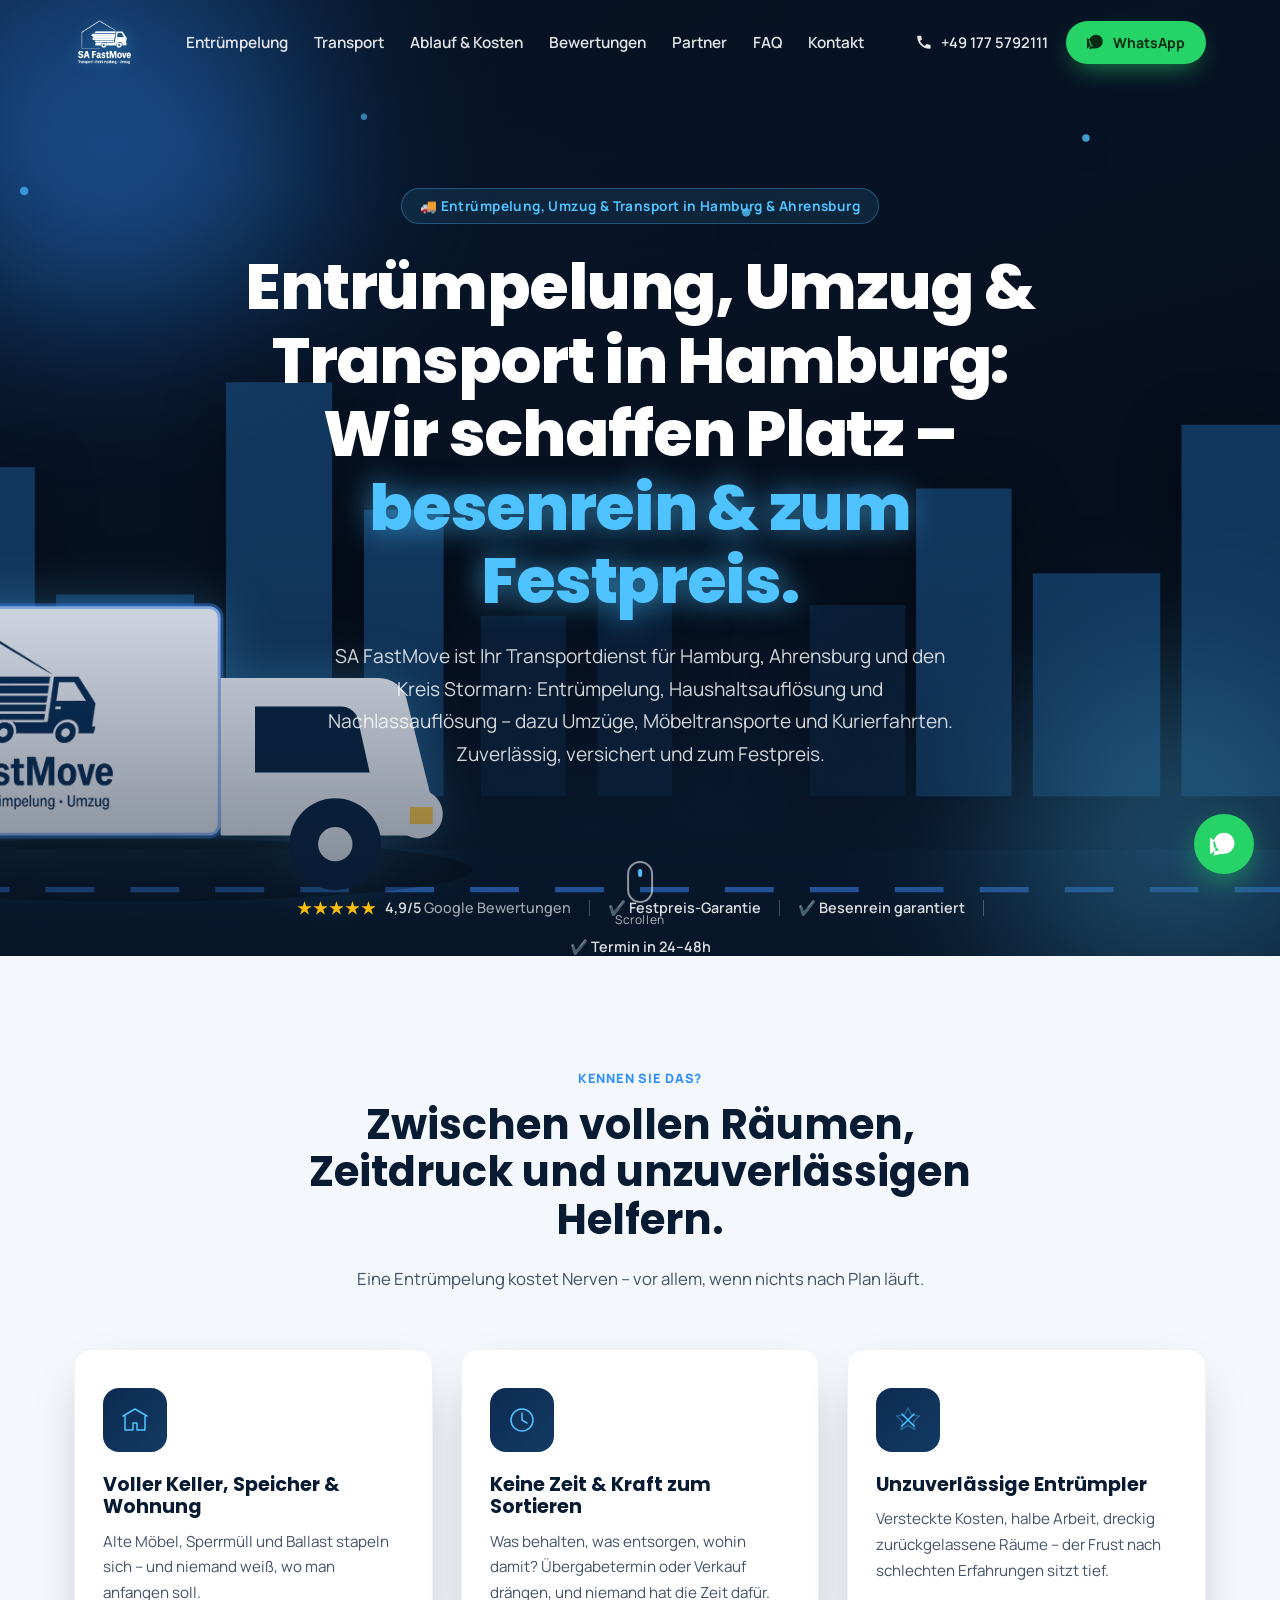
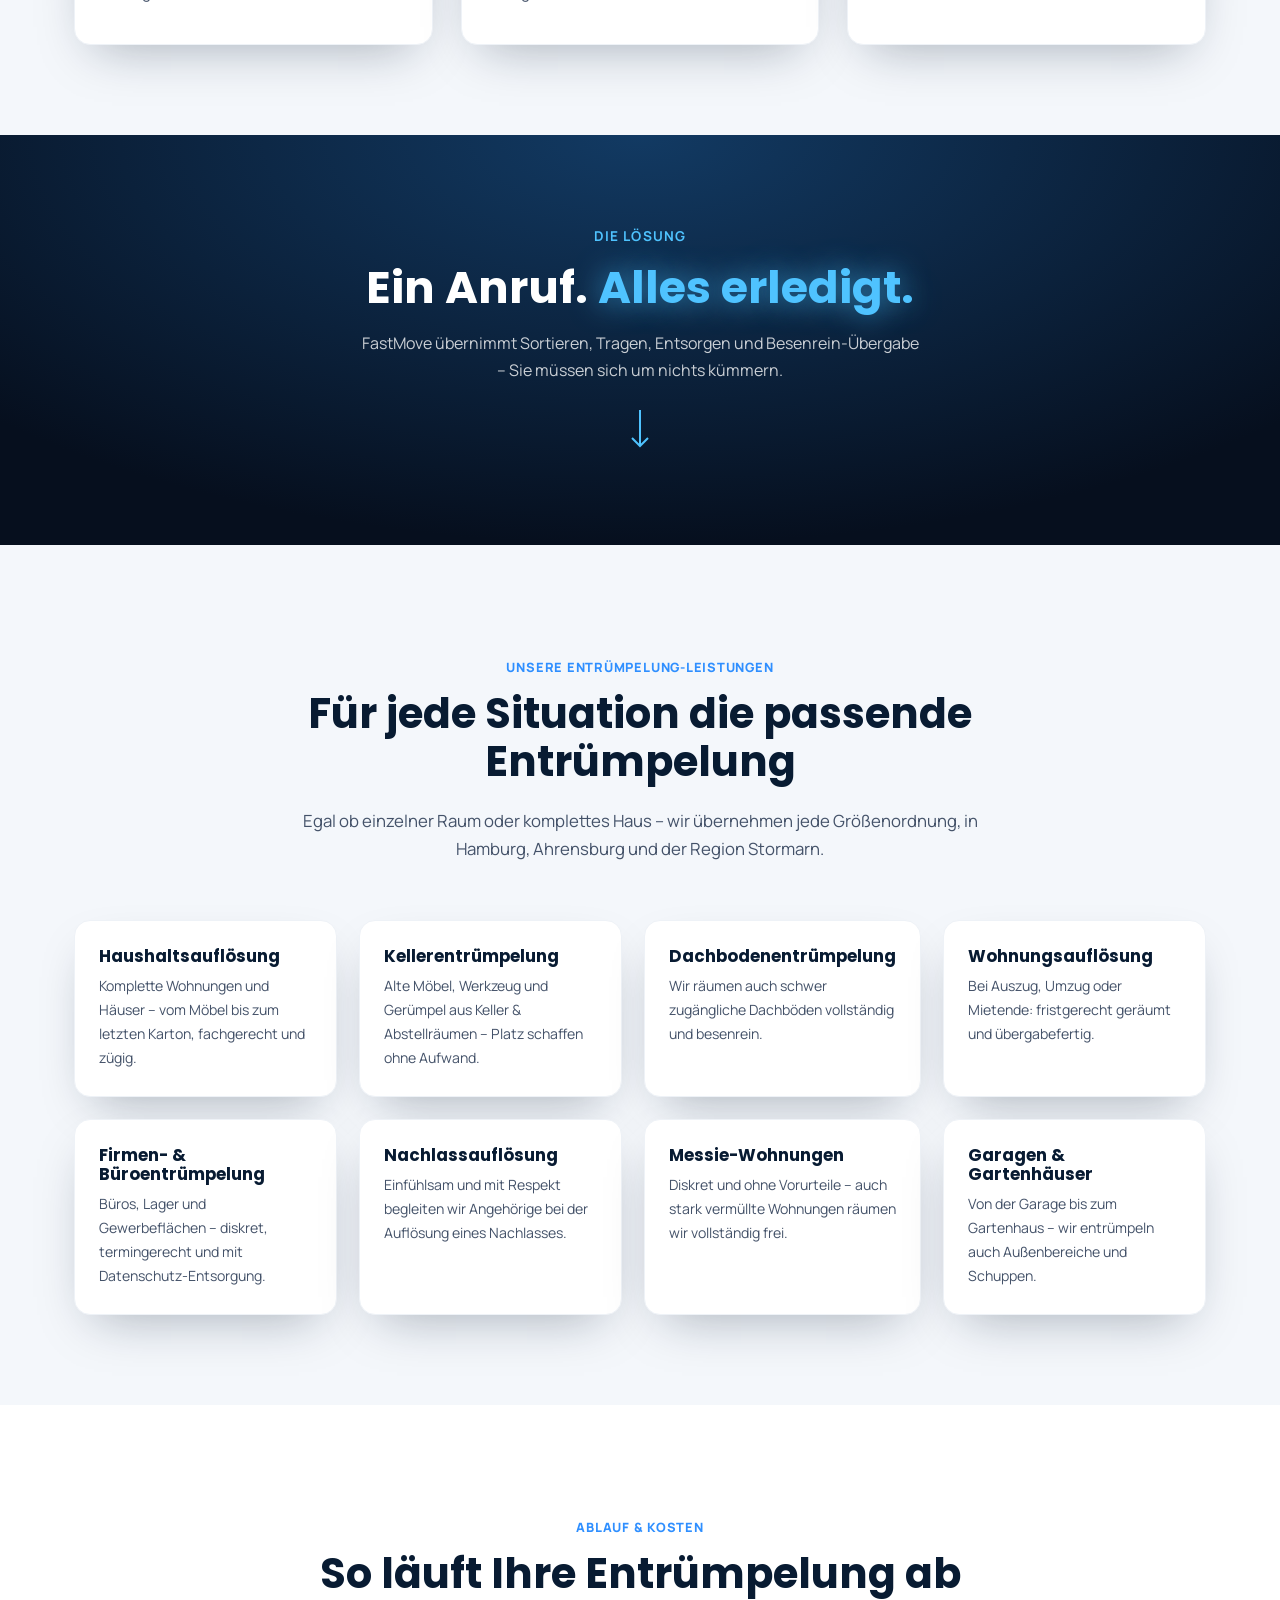
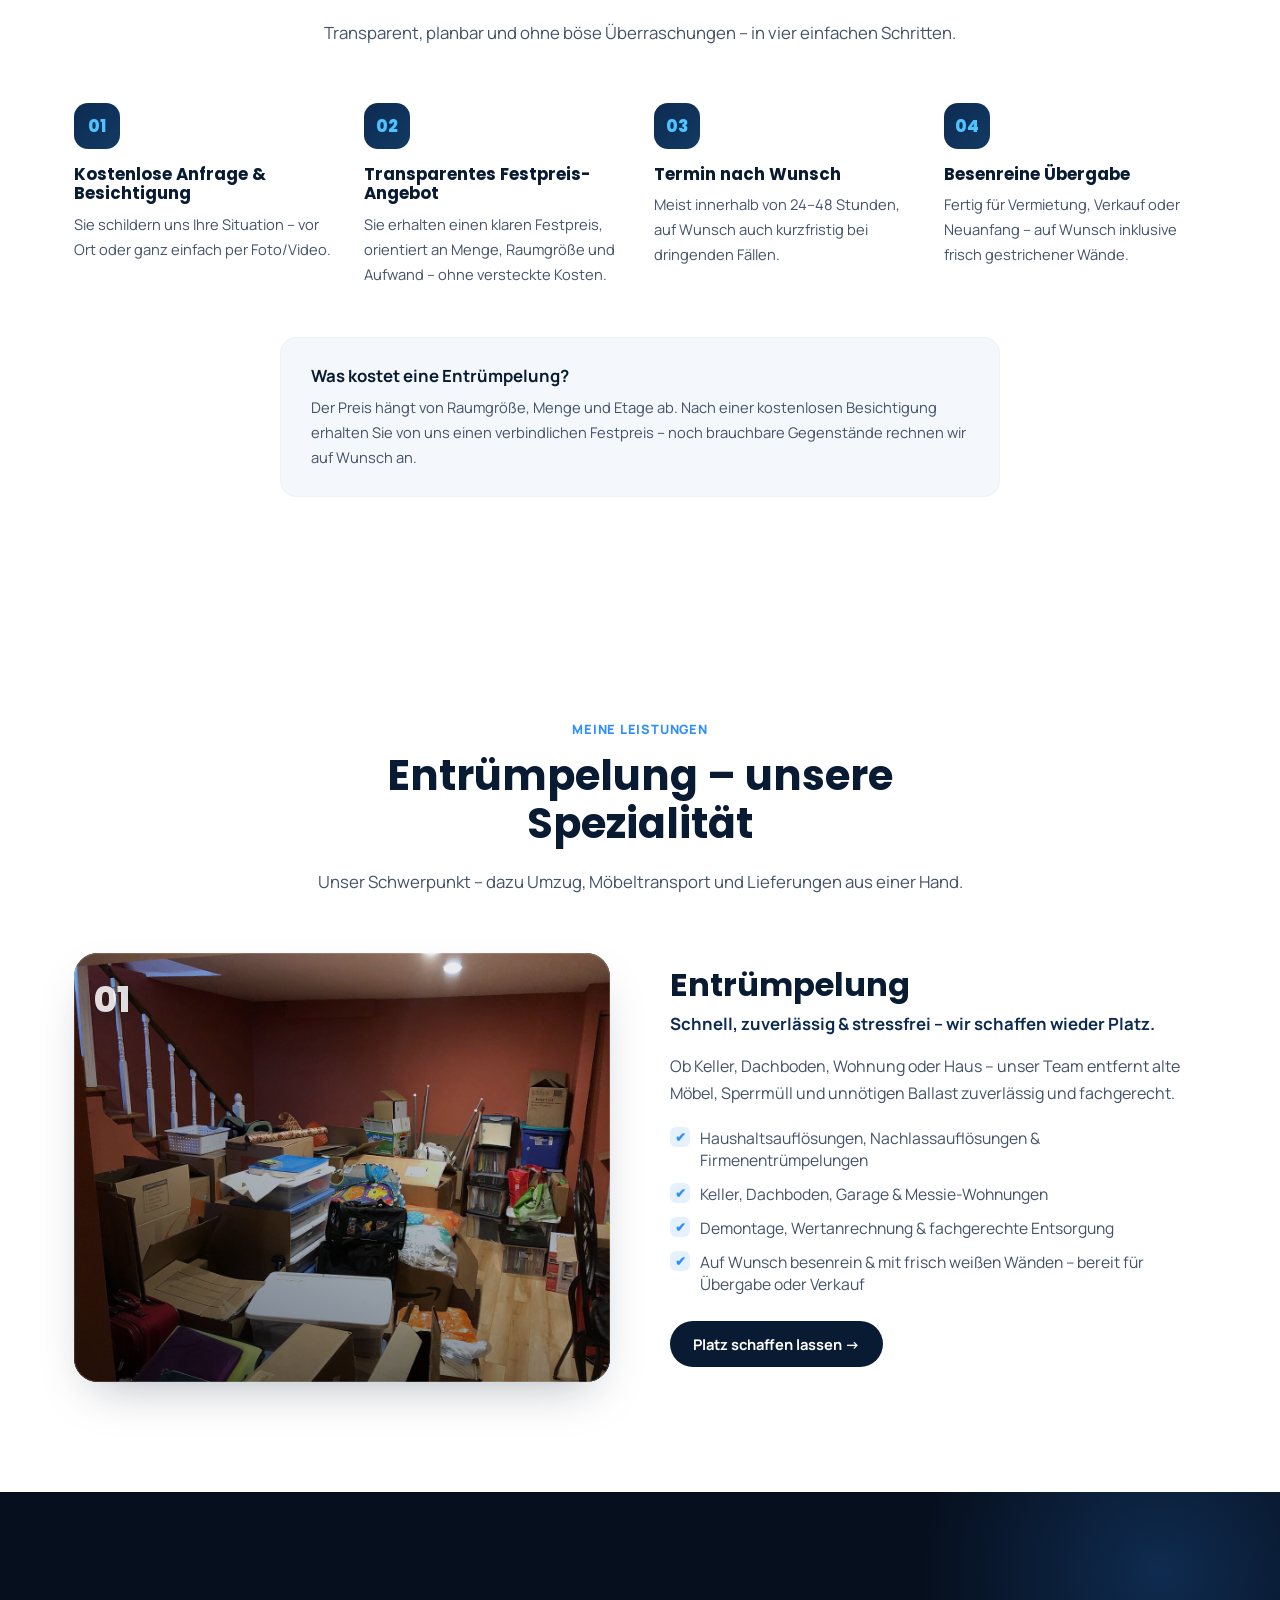
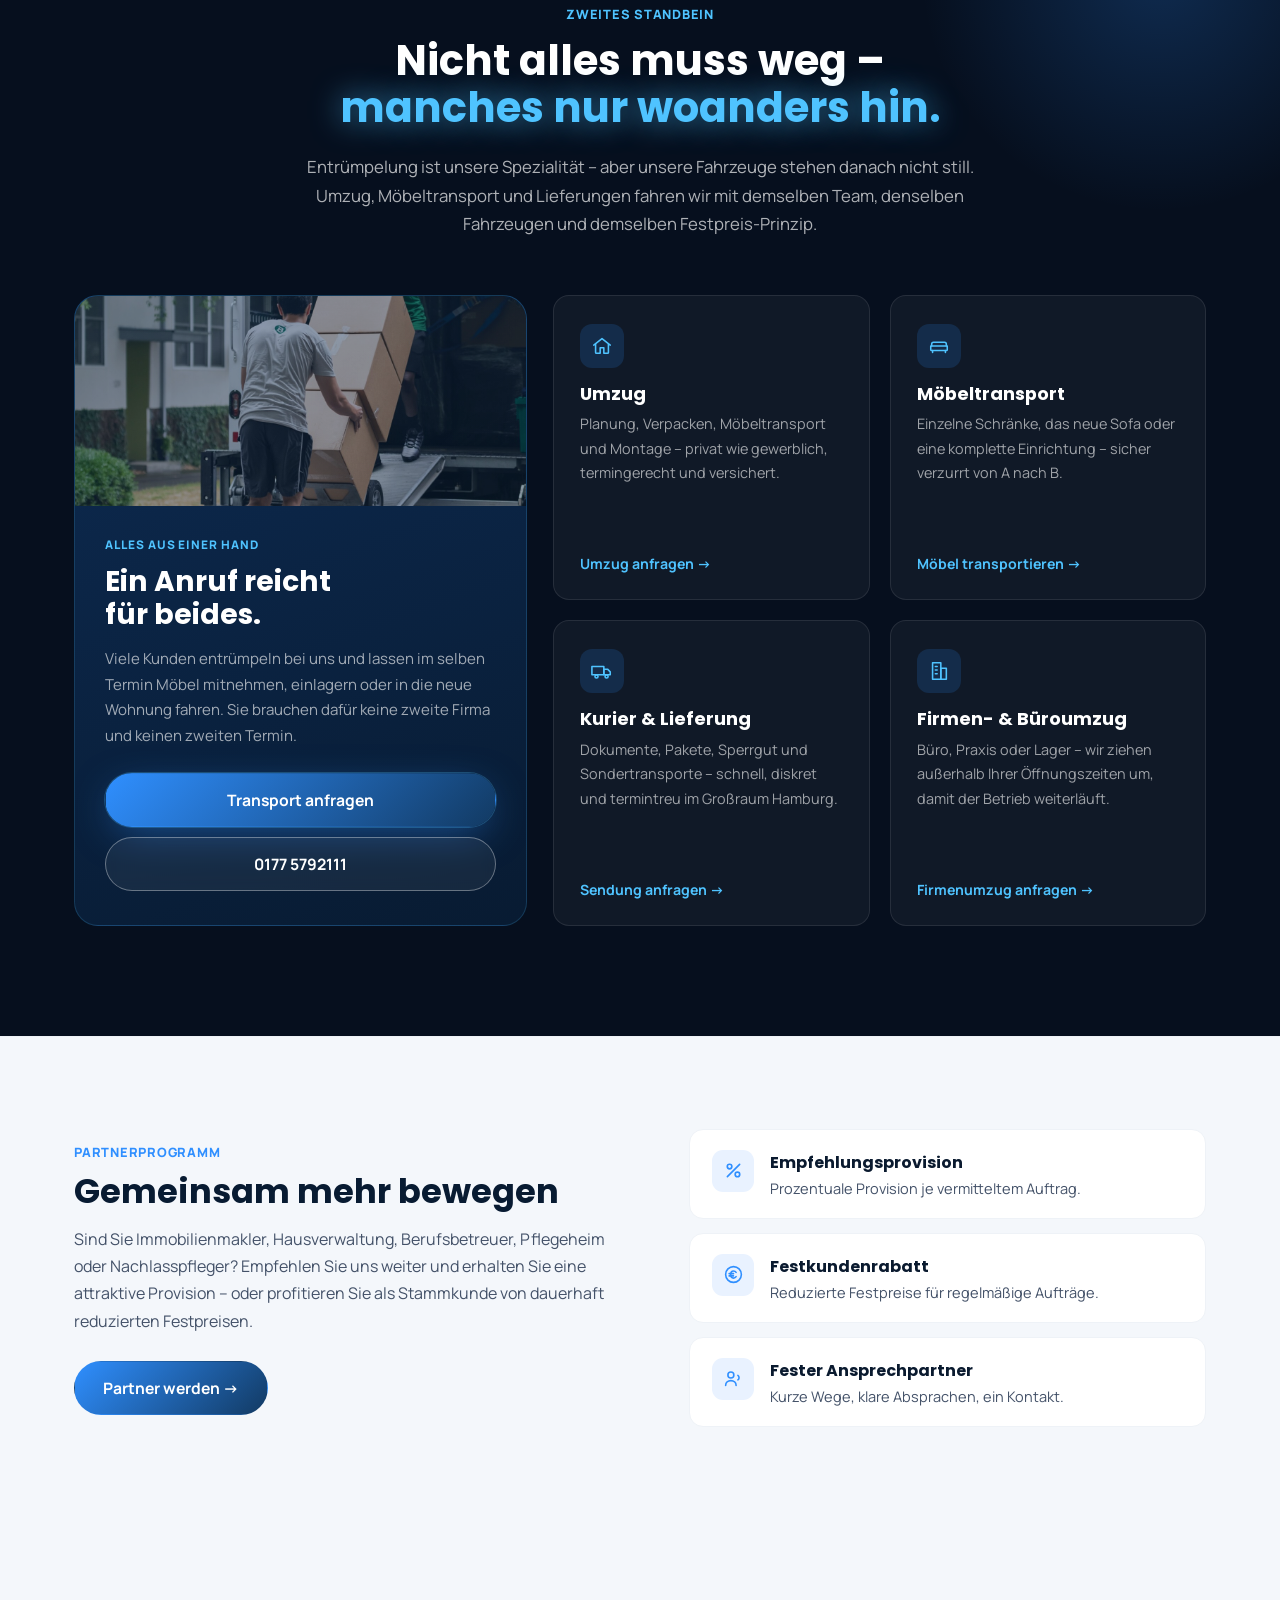
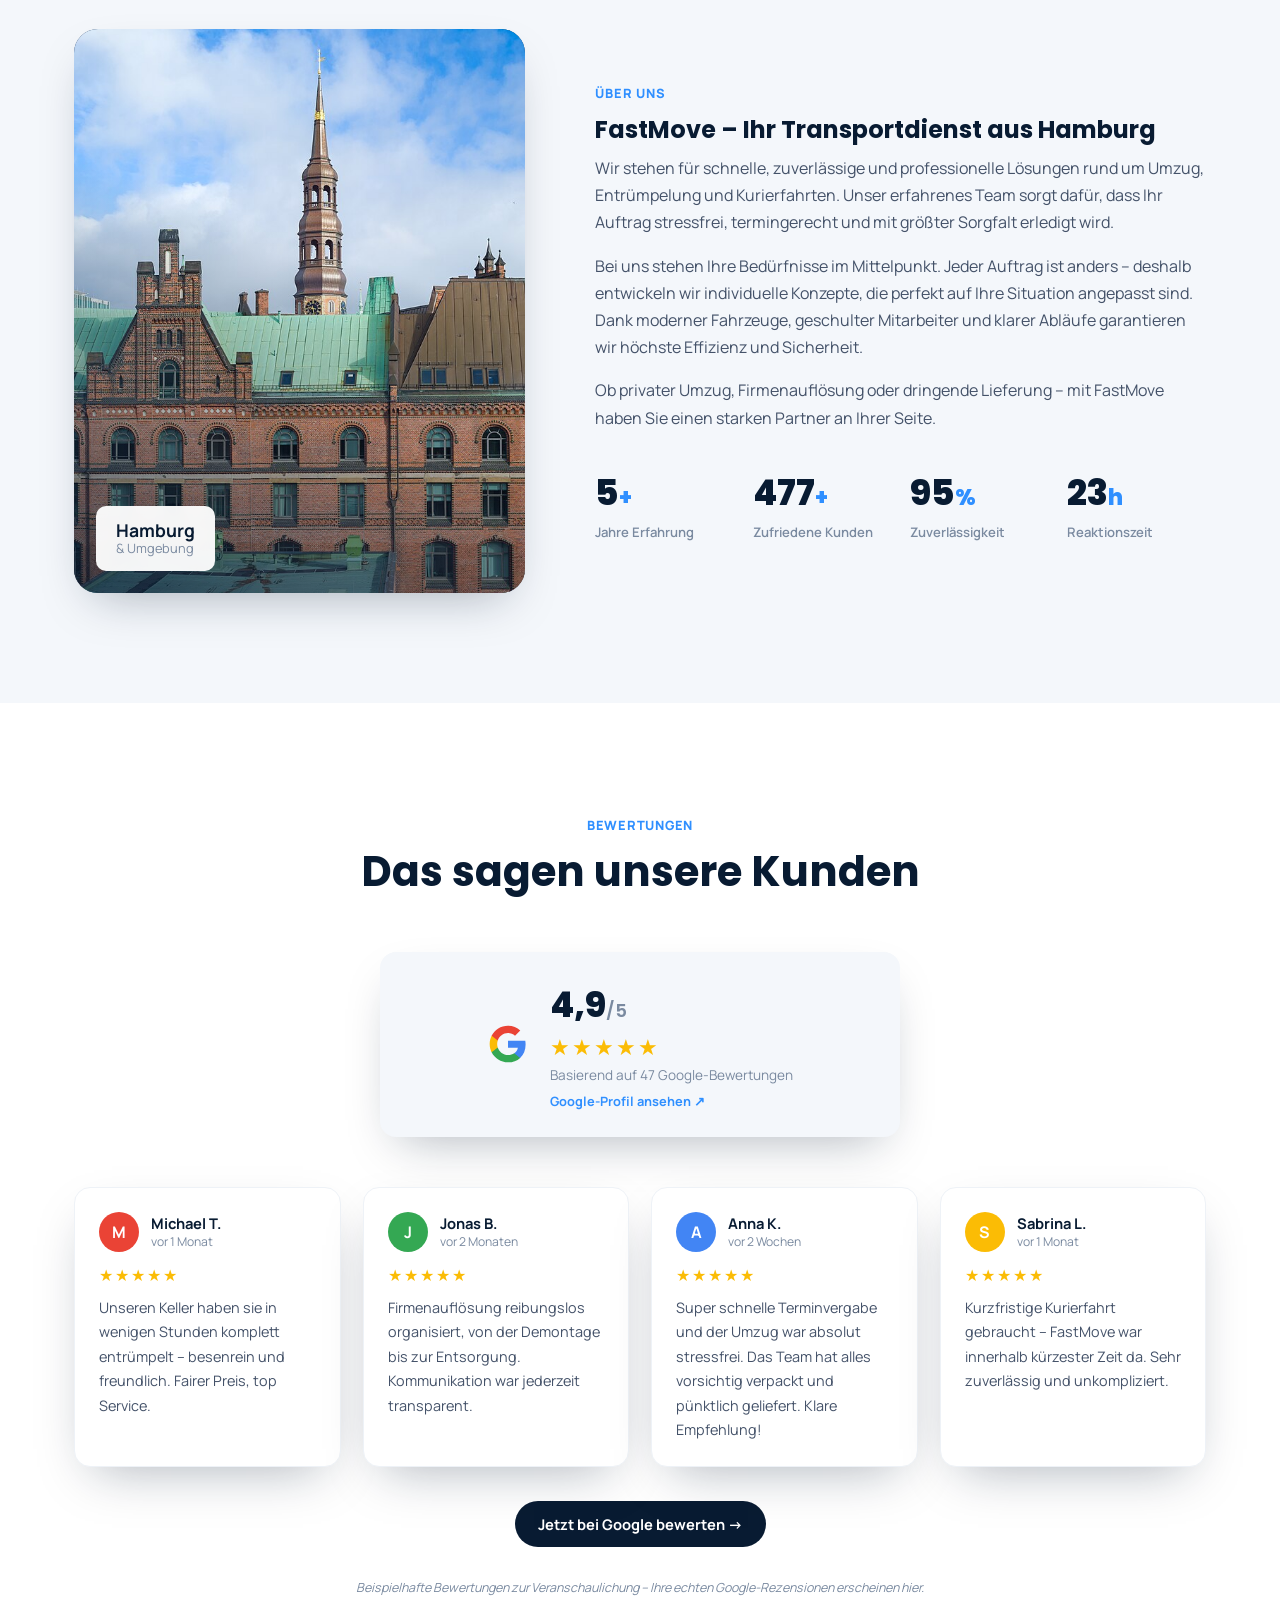
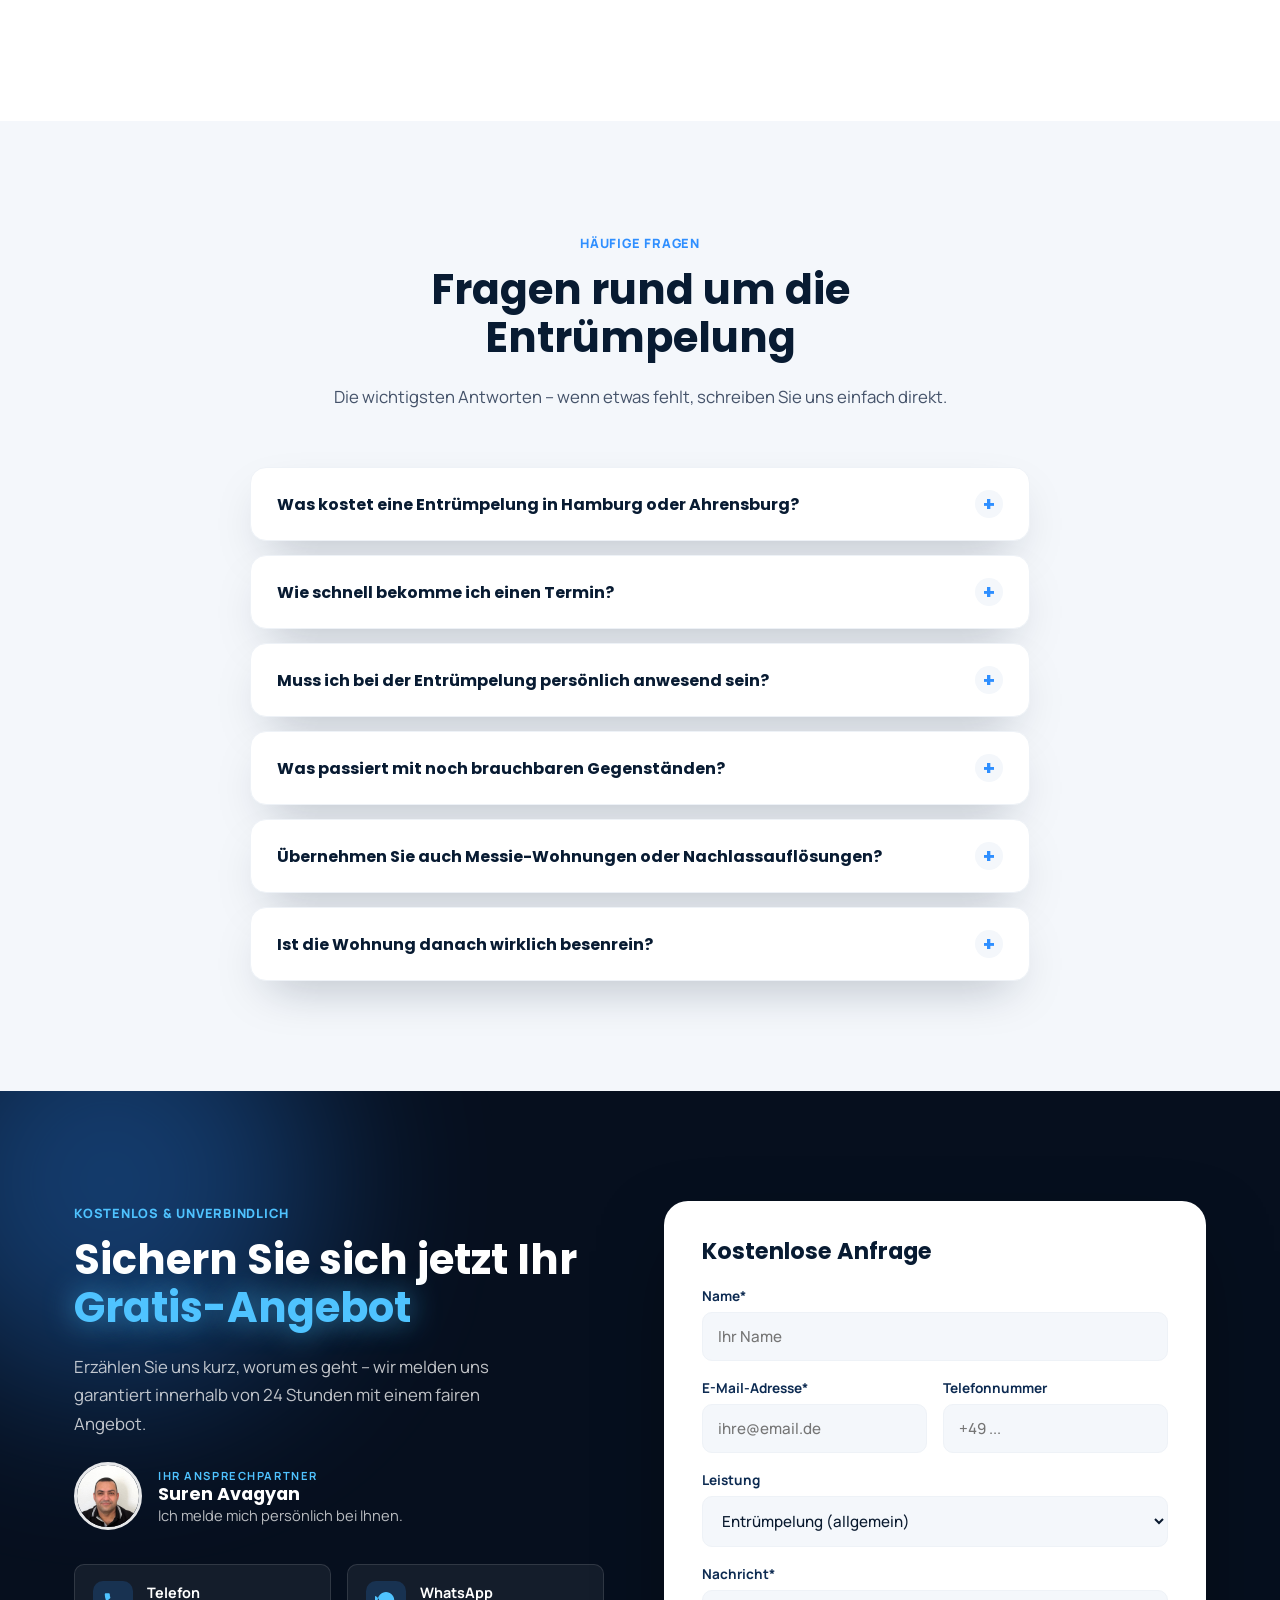
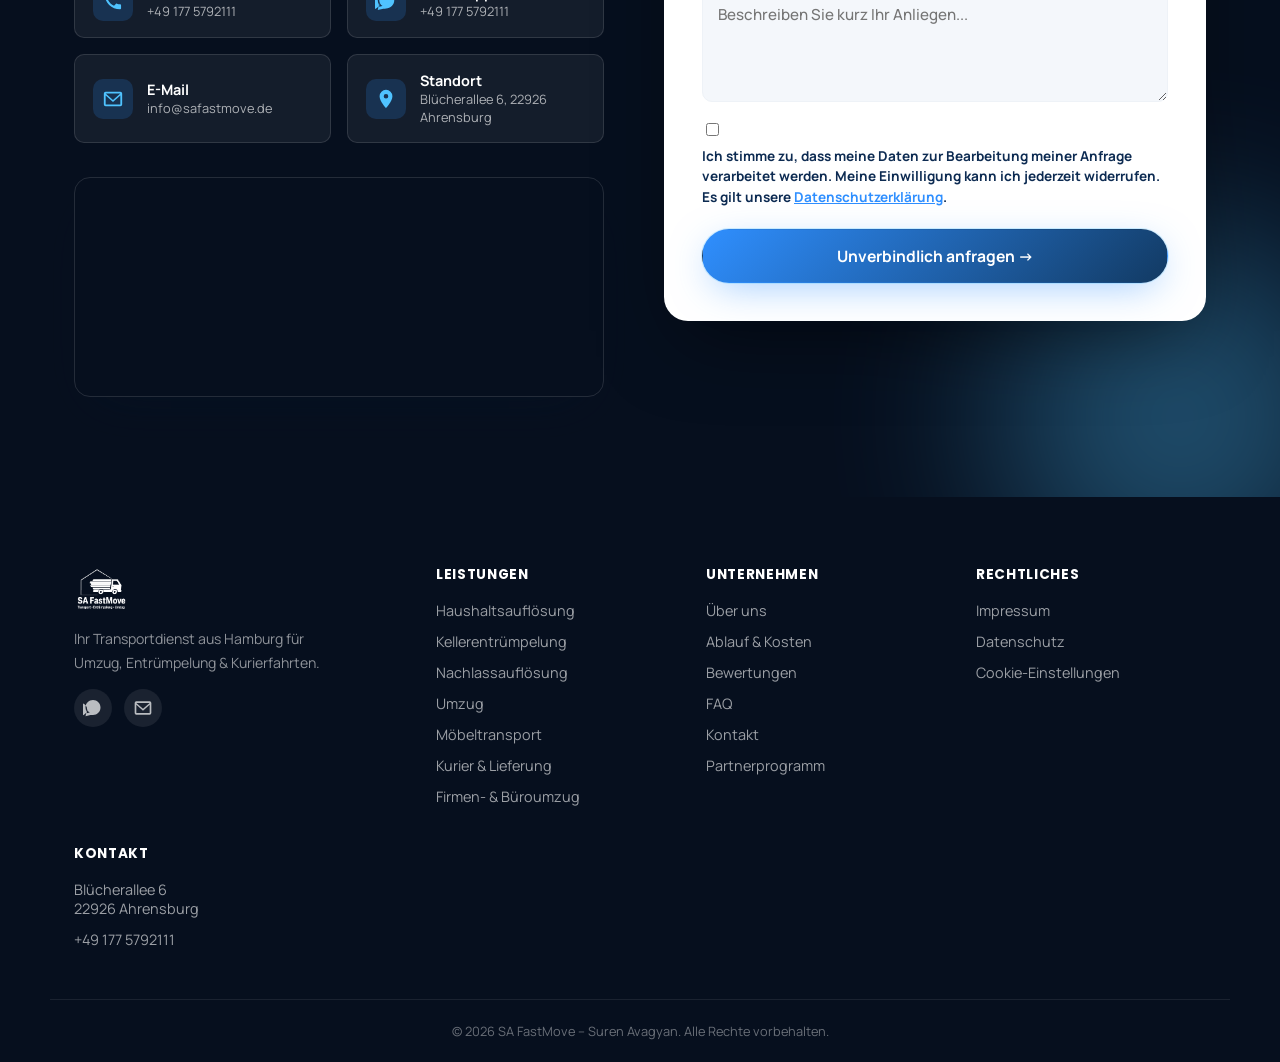
==== commit 93d10a99: "Custom Domain safastmove.de, Datenschutzerklärung, Impressum-Verweise aktualisiert Co-Authored-By: C" ====
--- a/index.html
+++ b/index.html
@@ -697,7 +697,7 @@
       <p>Erzählen Sie uns kurz, worum es geht – wir melden uns garantiert innerhalb von 24 Stunden mit einem fairen Angebot.</p>
 
       <div class="contact-person">
-        <img src="images/ansprechpartner.jpg" alt="Suren Avagyan" width="360" height="360" loading="lazy">
+        <img src="images/ansprechpartner.jpg" alt="Suren Avagyan" width="360" height="360">
         <div><small>Ihr Ansprechpartner</small><b>Suren Avagyan</b><span>Ich melde mich persönlich bei Ihnen.</span></div>
       </div>
 
@@ -830,7 +830,6 @@
       <h4>Rechtliches</h4>
       <a href="#" data-modal="impressum">Impressum</a>
       <a href="#" data-modal="datenschutz">Datenschutz</a>
-      <a href="#" data-modal="agb">AGB</a>
       <a href="#" data-modal="cookies">Cookie-Einstellungen</a>
     </div>
     <div class="footer-col">
@@ -862,25 +861,28 @@
     <button class="modal-close" id="modalClose" aria-label="Schließen">✕</button>
     <div id="modalImpressum" class="modal-panel">
       <h3>Impressum</h3>
-      <p>Angaben gemäß § 5 TMG</p>
+      <p>Angaben gemäß § 5 DDG</p>
       <p><strong>Suren Avagyan</strong><br>Blücherallee 6<br>22926 Ahrensburg</p>
       <p><strong>Kontakt</strong><br>Telefon: 0177 5792111<br>E-Mail: info@safastmove.de</p>
       <p><strong>Umsatzsteuer-ID</strong><br>Umsatzsteuer-Identifikationsnummer gemäß § 27a Umsatzsteuergesetz: DE365411392</p>
-      <p><strong>Verantwortlich für den Inhalt nach § 55 Abs. 2 RStV</strong><br>Suren Avagyan<br>Blücherallee 6<br>22926 Ahrensburg</p>
+      <p><strong>Verantwortlich für den Inhalt nach § 18 Abs. 2 MStV</strong><br>Suren Avagyan<br>Blücherallee 6<br>22926 Ahrensburg</p>
       <p class="modal-note">Alle Angaben ohne Gewähr. Änderungen sowie Irrtümer und Tippfehler vorbehalten.</p>
     </div>
     <div id="modalDatenschutz" class="modal-panel" hidden>
       <h3>Datenschutzerklärung</h3>
-      <p class="modal-note">Platzhalter – bitte durch eine rechtssichere, individuell geprüfte Datenschutzerklärung (z. B. via Anwalt oder Generator) ersetzen, bevor die Seite live geschaltet wird.</p>
-      <p>Diese Website dient aktuell als Konzeptvorlage. Bei Nutzung des Kontaktformulars oder von WhatsApp/E-Mail-Links werden die von Ihnen freiwillig angegebenen Daten ausschließlich zur Bearbeitung Ihrer Anfrage verwendet.</p>
-    </div>
-    <div id="modalAgb" class="modal-panel" hidden>
-      <h3>AGB</h3>
-      <p class="modal-note">Platzhalter – bitte Allgemeine Geschäftsbedingungen individuell erstellen bzw. rechtlich prüfen lassen.</p>
+      <p><strong>1. Verantwortlicher</strong><br>Suren Avagyan (SA FastMove)<br>Blücherallee 6<br>22926 Ahrensburg<br>Telefon: 0177 5792111<br>E-Mail: info@safastmove.de</p>
+      <p><strong>2. Hosting</strong><br>Diese Website wird bei GitHub Pages (GitHub Inc., 88 Colin P. Kelly Jr. Street, San Francisco, CA 94107, USA) gehostet. Beim Aufruf der Seite werden technisch notwendige Daten verarbeitet (z.&nbsp;B. IP-Adresse, Datum und Uhrzeit, aufgerufene Seite, Browsertyp), um die Website auszuliefern und die Sicherheit zu gewährleisten. Rechtsgrundlage ist Art.&nbsp;6 Abs.&nbsp;1 lit.&nbsp;f DSGVO (berechtigtes Interesse an einem sicheren und stabilen Betrieb). Eine Übermittlung in die USA ist möglich; GitHub ist nach dem EU-U.S. Data Privacy Framework zertifiziert.</p>
+      <p><strong>3. Kontaktaufnahme</strong><br>Wenn Sie uns per Telefon, E-Mail oder WhatsApp kontaktieren, verarbeiten wir Ihre Angaben ausschließlich zur Bearbeitung Ihrer Anfrage und für die Vorbereitung bzw. Durchführung eines Auftrags (Art.&nbsp;6 Abs.&nbsp;1 lit.&nbsp;b DSGVO). <p>Unser Kontaktformular verschickt keine Daten an einen Server: Beim Absenden öffnet sich Ihr eigenes E-Mail-Programm mit einer vorbereiteten Nachricht. Erst wenn Sie diese E-Mail selbst absenden, erhalten wir Ihre Angaben (Name, E-Mail, Telefon, gewünschte Leistung, Nachricht).</p>Bei Nutzung von WhatsApp gelten zusätzlich die Datenschutzbestimmungen der WhatsApp Ireland Ltd. (Meta); dabei können Daten in die USA übertragen werden. Wenn Sie das nicht möchten, nutzen Sie bitte Telefon oder E-Mail.</p>
+      <p><strong>4. Google Fonts</strong><br>Zur einheitlichen Darstellung von Schriftarten nutzt diese Seite Google Fonts der Google Ireland Ltd., Gordon House, Barrow Street, Dublin 4, Irland. Dabei wird Ihre IP-Adresse an Google übermittelt. Rechtsgrundlage ist Art.&nbsp;6 Abs.&nbsp;1 lit.&nbsp;f DSGVO.</p>
+      <p><strong>5. Google Maps</strong><br>Zur Anzeige unseres Standorts ist eine Karte von Google Maps (Google Ireland Ltd.) eingebunden. Beim Laden der Karte werden Daten wie Ihre IP-Adresse an Google übertragen, ggf. auch in die USA. Rechtsgrundlage ist Art.&nbsp;6 Abs.&nbsp;1 lit.&nbsp;f DSGVO (Interesse an einer leicht auffindbaren Darstellung unseres Standorts). Weitere Informationen: policies.google.com/privacy.</p>
+      <p><strong>6. Cookies und Tracking</strong><br>Diese Website verwendet keine Analyse-, Tracking- oder Marketing-Cookies.</p>
+      <p><strong>7. Speicherdauer</strong><br>Wir speichern personenbezogene Daten nur so lange, wie es für den jeweiligen Zweck erforderlich ist oder gesetzliche Aufbewahrungsfristen (z.&nbsp;B. aus Handels- und Steuerrecht) bestehen.</p>
+      <p><strong>8. Ihre Rechte</strong><br>Sie haben das Recht auf Auskunft, Berichtigung, Löschung, Einschränkung der Verarbeitung, Datenübertragbarkeit sowie Widerspruch gegen die Verarbeitung (Art.&nbsp;15–21 DSGVO). Wenden Sie sich dazu einfach an die oben genannten Kontaktdaten. Außerdem können Sie sich bei einer Datenschutz-Aufsichtsbehörde beschweren, z.&nbsp;B. beim Unabhängigen Landeszentrum für Datenschutz Schleswig-Holstein (ULD), Holstenstraße 98, 24103 Kiel.</p>
+      <p class="modal-note">Stand: Oktober 2026</p>
     </div>
     <div id="modalCookies" class="modal-panel" hidden>
       <h3>Cookie-Einstellungen</h3>
-      <p class="modal-note">Diese Konzeptseite verwendet aktuell keine Tracking-Cookies. Sobald Analyse- oder Marketing-Tools eingebunden werden, ist ein rechtskonformes Cookie-Consent-Banner zu ergänzen.</p>
+      <p>Diese Website verwendet keine Analyse-, Tracking- oder Marketing-Cookies. Es ist daher keine Einwilligung erforderlich. Details finden Sie in unserer Datenschutzerklärung.</p>
     </div>
   </div>
 </div>
